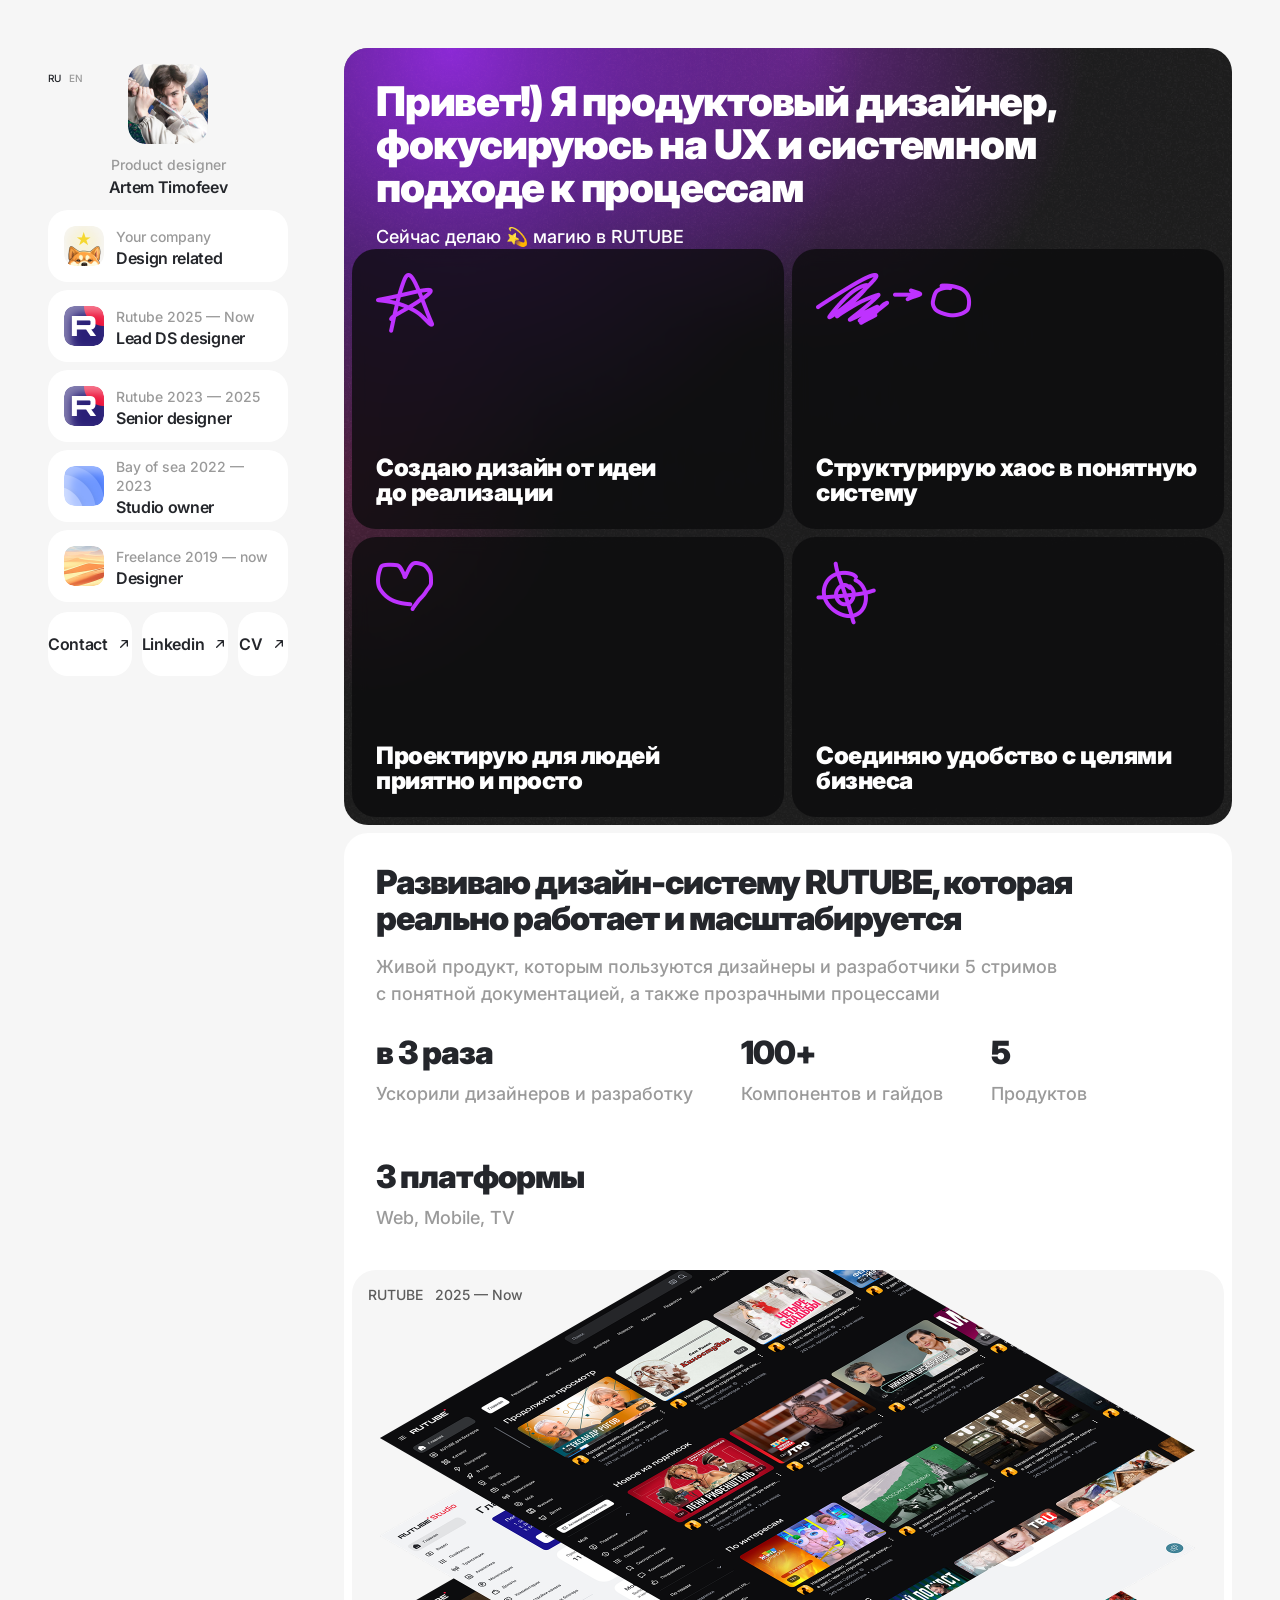
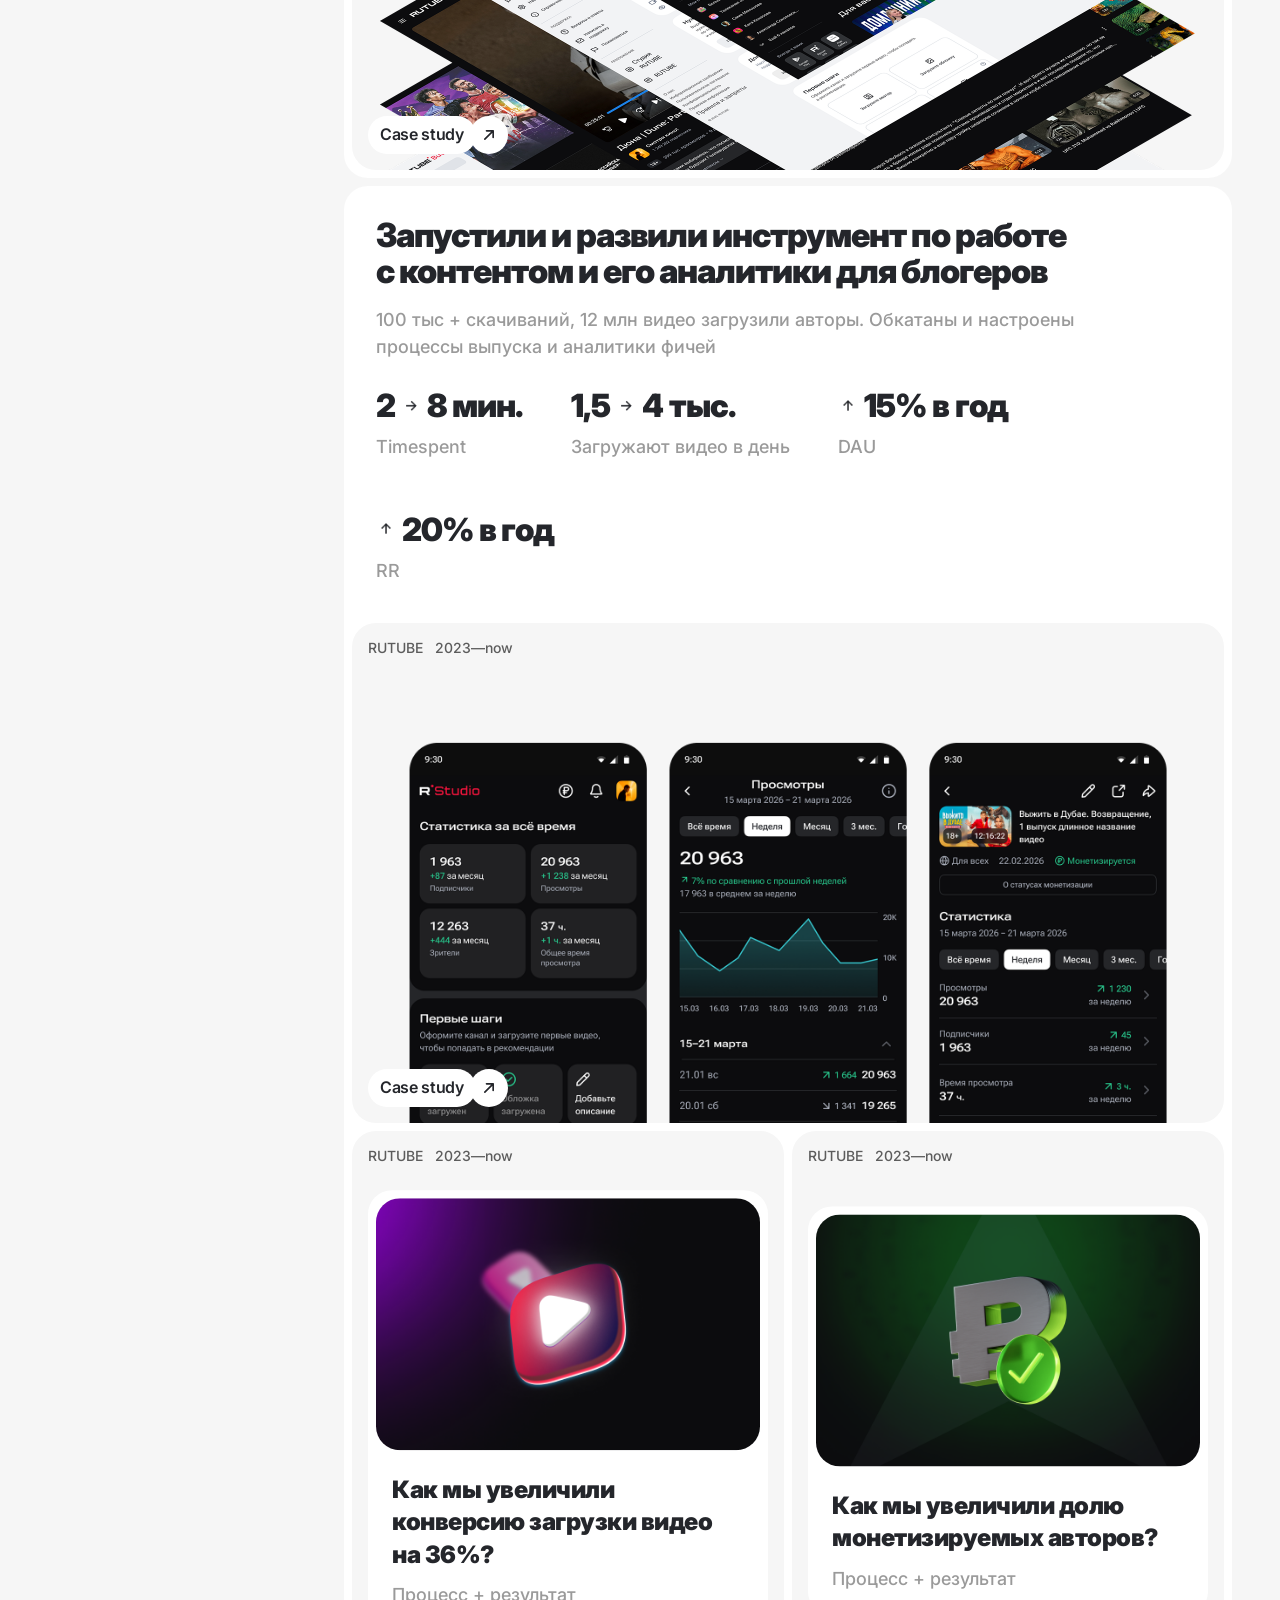
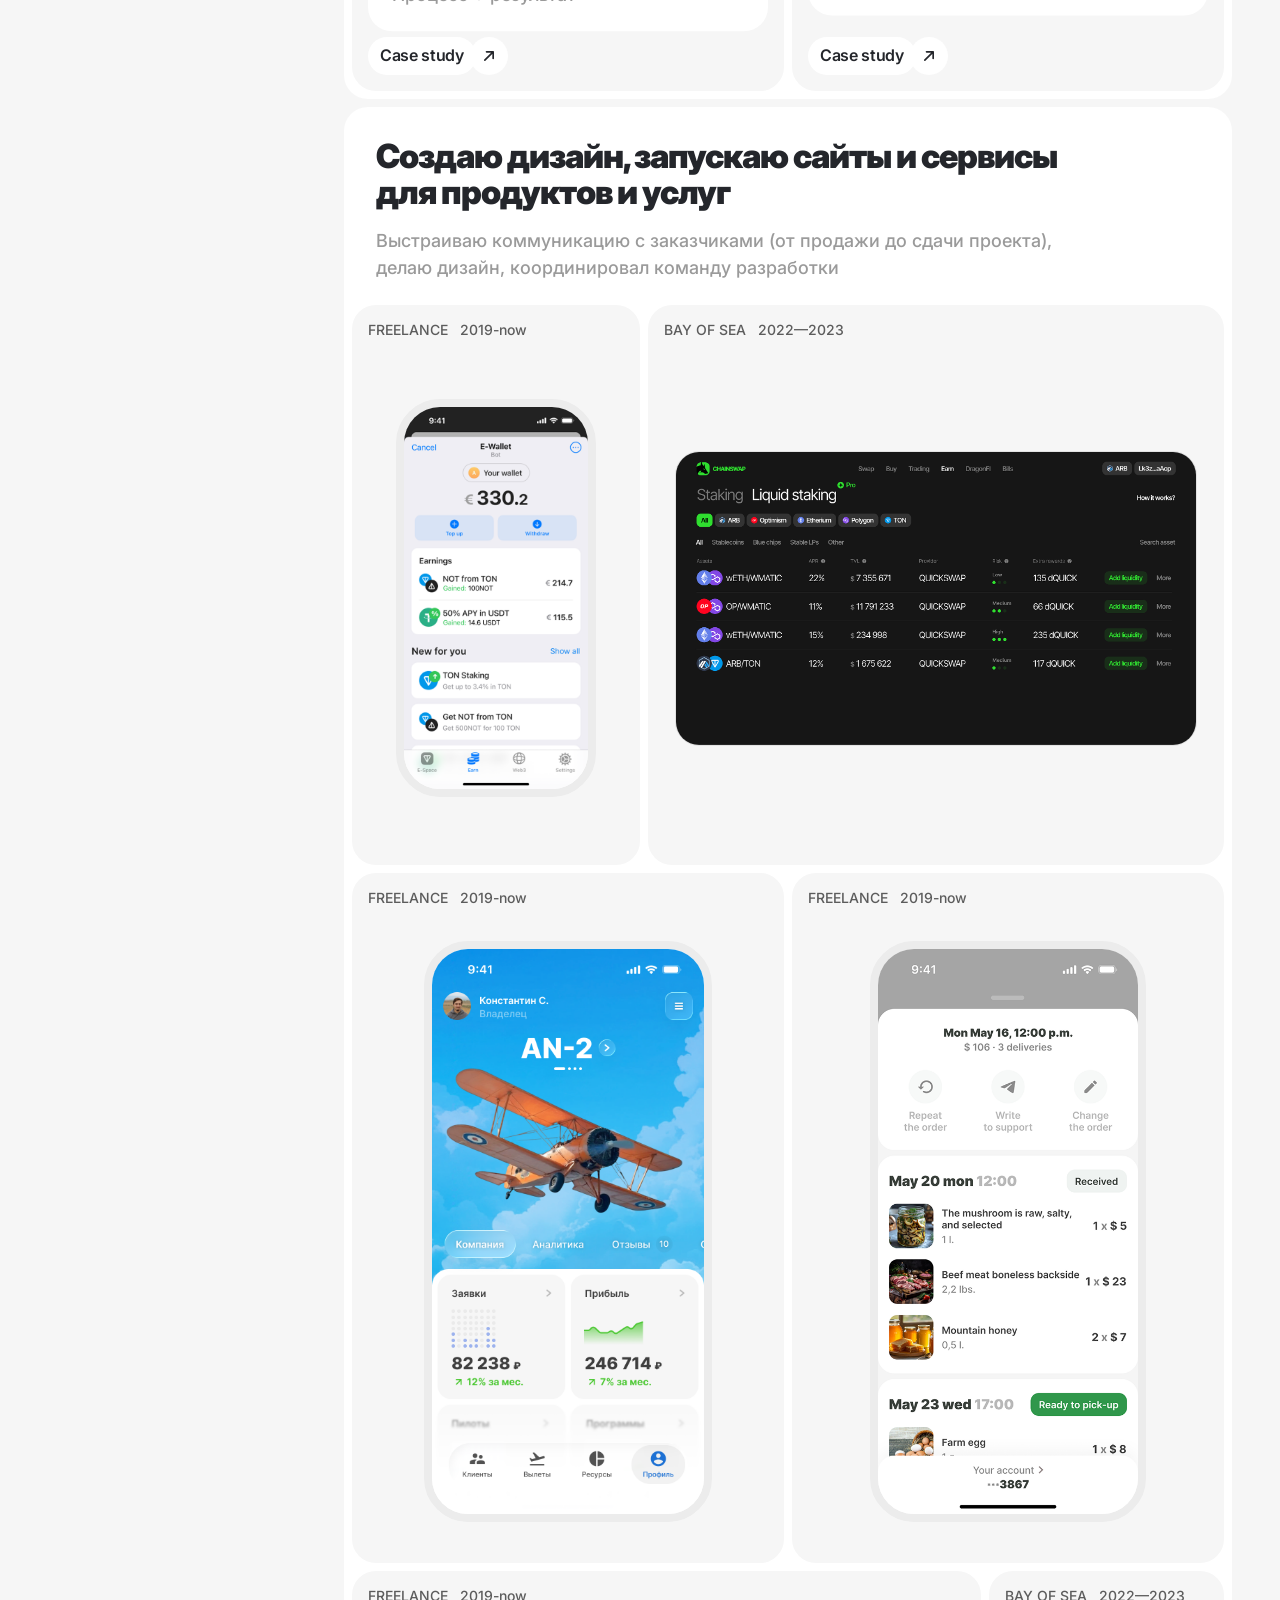
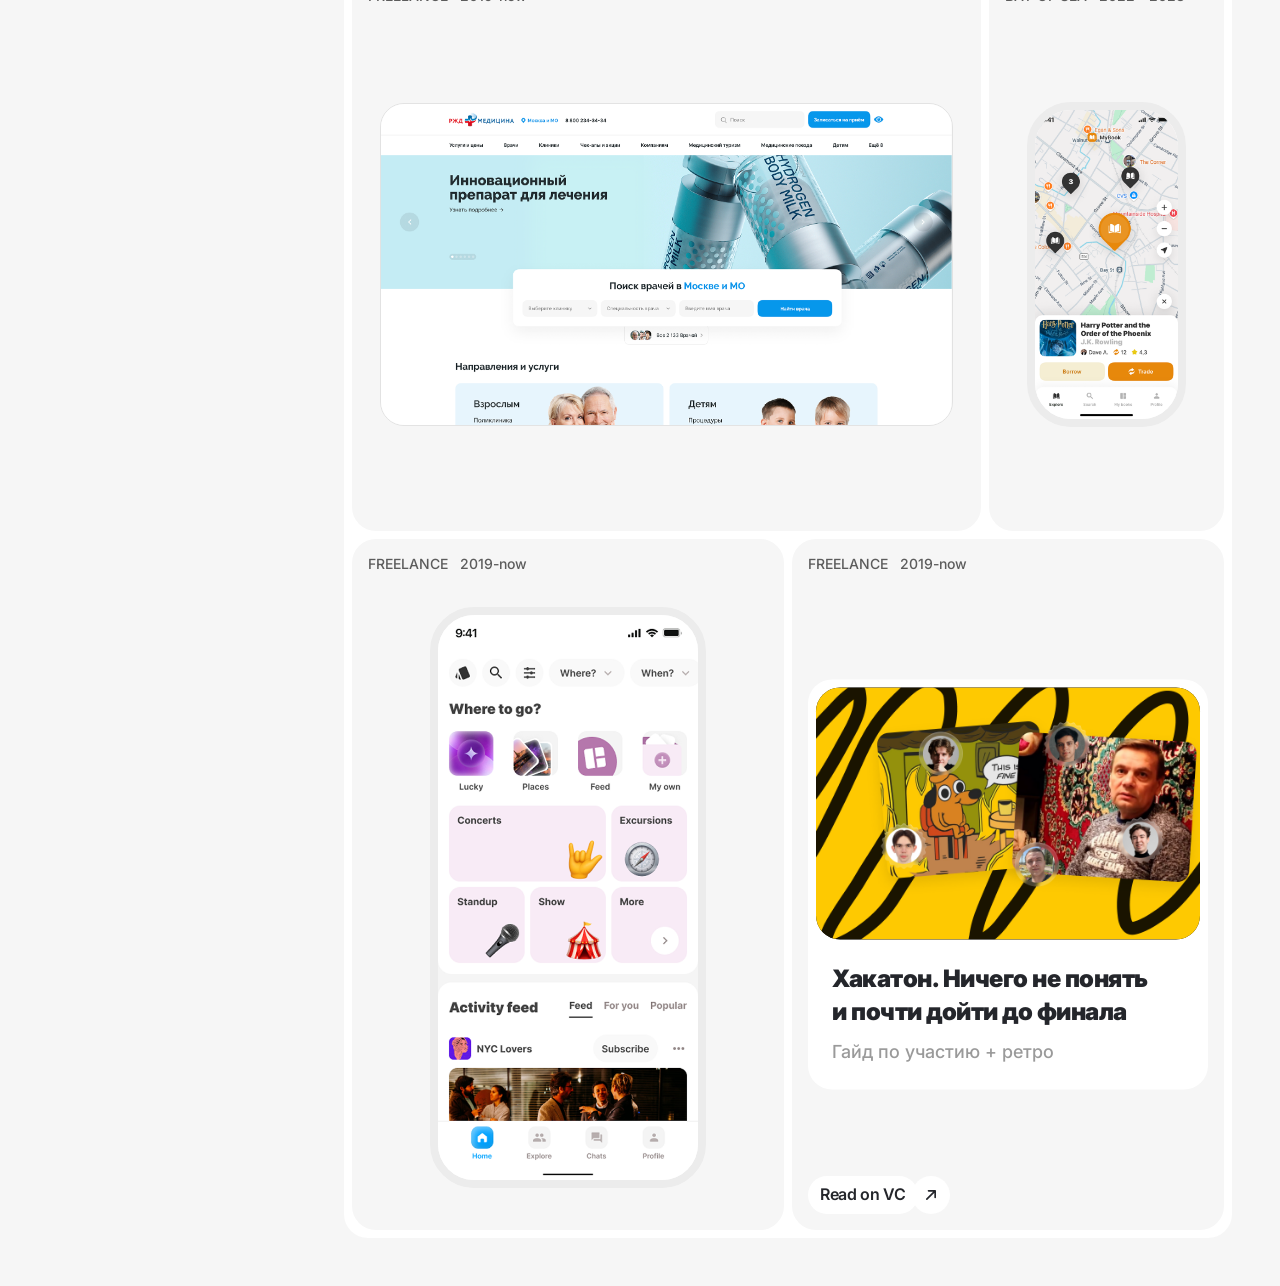
==== index.html @ fed64cfa "Fill in remaining EN screenshots, swap airplane case photo, use dedicated thumbnails for nav teasers" ====
<!doctype html>
<html lang="ru">
<head>
<meta charset="UTF-8">
<meta name="viewport" content="width=device-width, initial-scale=1.0">
<title>Artem Timofeev — Product designer</title>
<link rel="preconnect" href="https://fonts.googleapis.com">
<link rel="preconnect" href="https://fonts.gstatic.com" crossorigin>
<link href="https://fonts.googleapis.com/css2?family=Inter:wght@500;600;800;900&display=swap" rel="stylesheet">
<link rel="stylesheet" href="styles.css">
</head>
<body>

<div class="layout">

  <!-- LEFT fixed control block: profile / navigation (398px, exactly as in the mockup) -->
  <aside class="sidebar" id="sidebar">
    <div class="profile-card">
      <div class="profile-card__lang">
        <button class="active" data-lang="ru">RU</button>
        <button data-lang="en">EN</button>
      </div>
      <div class="profile-card__avatar"><img src="assets/Avatar.png" alt="Artem Timofeev"></div>
      <div class="profile-card__role">Product designer</div>
      <div class="profile-card__name">Artem Timofeev</div>
    </div>
    <button class="profile-burger" id="profileBurger" aria-label="Опыт и контакты"><span></span></button>

    <div class="sidebar-list" id="sidebarList">
      <div class="exp-row">
        <div class="exp-row__icon"><img src="assets/Work_1.png" alt=""></div>
        <div class="exp-row__meta">
          <div class="exp-row__period">Your company</div>
          <div class="exp-row__title">Design related</div>
        </div>
      </div>
      <div class="exp-row">
        <div class="exp-row__icon"><img src="assets/Work_2.png" alt="Rutube"></div>
        <div class="exp-row__meta">
          <div class="exp-row__period">Rutube 2025 — Now</div>
          <div class="exp-row__title">Lead DS designer</div>
        </div>
      </div>
      <div class="exp-row">
        <div class="exp-row__icon"><img src="assets/Work_2.png" alt="Rutube"></div>
        <div class="exp-row__meta">
          <div class="exp-row__period">Rutube 2023 — 2025</div>
          <div class="exp-row__title">Senior designer</div>
        </div>
      </div>
      <div class="exp-row">
        <div class="exp-row__icon"><img src="assets/Work_3.png" alt="Bay of sea"></div>
        <div class="exp-row__meta">
          <div class="exp-row__period">Bay of sea 2022 — 2023</div>
          <div class="exp-row__title">Studio owner</div>
        </div>
      </div>
      <div class="exp-row">
        <div class="exp-row__icon"><img src="assets/Work_4.png" alt="Freelance"></div>
        <div class="exp-row__meta">
          <div class="exp-row__period">Freelance 2019 — now</div>
          <div class="exp-row__title">Designer</div>
        </div>
      </div>

      <div class="sidebar-links">
        <a href="https://t.me/artemmtimofeev" target="_blank" rel="noopener">Contact <svg class="icon-arrow" viewBox="0 0 24 24" fill="none"><path d="M7 17L17 7M17 7H9M17 7V15" stroke="currentColor" stroke-width="2" stroke-linecap="round" stroke-linejoin="round"/></svg></a>
        <a href="https://www.linkedin.com/in/artemmtimofeev/?locale=ru" target="_blank" rel="noopener">Linkedin <svg class="icon-arrow" viewBox="0 0 24 24" fill="none"><path d="M7 17L17 7M17 7H9M17 7V15" stroke="currentColor" stroke-width="2" stroke-linecap="round" stroke-linejoin="round"/></svg></a>
        <a href="https://hirehi.ru/resume/7KIi3SW5td" target="_blank" rel="noopener">CV <svg class="icon-arrow" viewBox="0 0 24 24" fill="none"><path d="M7 17L17 7M17 7H9M17 7V15" stroke="currentColor" stroke-width="2" stroke-linecap="round" stroke-linejoin="round"/></svg></a>
      </div>
    </div>
  </aside>

  <div class="profile-overlay" id="profileOverlay"></div>
  <div class="profile-modal" id="profileModal">
    <button class="profile-modal__close" id="profileClose" aria-label="Закрыть">✕</button>
    <div class="profile-modal__panel">
    <div class="profile-card">
      <div class="profile-card__lang">
        <button class="active" data-lang="ru">RU</button>
        <button data-lang="en">EN</button>
      </div>
      <div class="profile-card__avatar"><img src="assets/Avatar.png" alt="Artem Timofeev"></div>
      <div class="profile-card__role">Product designer</div>
      <div class="profile-card__name">Artem Timofeev</div>
    </div>
    <div class="sidebar-list">
      <div class="exp-row">
        <div class="exp-row__icon"><img src="assets/Work_1.png" alt=""></div>
        <div class="exp-row__meta">
          <div class="exp-row__period">Your company</div>
          <div class="exp-row__title">Design related</div>
        </div>
      </div>
      <div class="exp-row">
        <div class="exp-row__icon"><img src="assets/Work_2.png" alt="Rutube"></div>
        <div class="exp-row__meta">
          <div class="exp-row__period">Rutube 2025 — Now</div>
          <div class="exp-row__title">Lead DS designer</div>
        </div>
      </div>
      <div class="exp-row">
        <div class="exp-row__icon"><img src="assets/Work_2.png" alt="Rutube"></div>
        <div class="exp-row__meta">
          <div class="exp-row__period">Rutube 2023 — 2025</div>
          <div class="exp-row__title">Senior designer</div>
        </div>
      </div>
      <div class="exp-row">
        <div class="exp-row__icon"><img src="assets/Work_3.png" alt="Bay of sea"></div>
        <div class="exp-row__meta">
          <div class="exp-row__period">Bay of sea 2022 — 2023</div>
          <div class="exp-row__title">Studio owner</div>
        </div>
      </div>
      <div class="exp-row">
        <div class="exp-row__icon"><img src="assets/Work_4.png" alt="Freelance"></div>
        <div class="exp-row__meta">
          <div class="exp-row__period">Freelance 2019 — now</div>
          <div class="exp-row__title">Designer</div>
        </div>
      </div>
      <div class="sidebar-links">
        <a href="https://t.me/artemmtimofeev" target="_blank" rel="noopener">Contact <svg class="icon-arrow" viewBox="0 0 24 24" fill="none"><path d="M7 17L17 7M17 7H9M17 7V15" stroke="currentColor" stroke-width="2" stroke-linecap="round" stroke-linejoin="round"/></svg></a>
        <a href="https://www.linkedin.com/in/artemmtimofeev/?locale=ru" target="_blank" rel="noopener">Linkedin <svg class="icon-arrow" viewBox="0 0 24 24" fill="none"><path d="M7 17L17 7M17 7H9M17 7V15" stroke="currentColor" stroke-width="2" stroke-linecap="round" stroke-linejoin="round"/></svg></a>
        <a href="https://hirehi.ru/resume/7KIi3SW5td" target="_blank" rel="noopener">CV <svg class="icon-arrow" viewBox="0 0 24 24" fill="none"><path d="M7 17L17 7M17 7H9M17 7V15" stroke="currentColor" stroke-width="2" stroke-linecap="round" stroke-linejoin="round"/></svg></a>
      </div>
    </div>
    </div>
  </div>

  <main class="content">

    <!-- HERO -->
    <section class="hero">
      <div class="hero__text">
        <h1>Привет!) Я продуктовый дизайнер, фокусируюсь на UX и системном подходе к процессам</h1>
        <p class="sub">Сейчас делаю 💫 магию в RUTUBE</p>
      </div>
      <div class="feature-grid">
        <div class="feature-card"><div class="feature-card__icon"><img src="assets/Star.png" alt=""></div><p>Создаю дизайн от идеи до реализации</p></div>
        <div class="feature-card"><div class="feature-card__icon"><img src="assets/Chaos.png" alt=""></div><p>Структурирую хаос в понятную систему</p></div>
        <div class="feature-card"><div class="feature-card__icon"><img src="assets/UX.png" alt=""></div><p>Проектирую для людей приятно и просто</p></div>
        <div class="feature-card"><div class="feature-card__icon"><img src="assets/Target.png" alt=""></div><p>Соединяю удобство с целями бизнеса</p></div>
      </div>
    </section>

    <!-- CASE: Design system -->
    <section class="card">
      <div class="card__text">
        <h2>Развиваю дизайн-систему RUTUBE, которая реально работает и масштабируется</h2>
        <p class="lede">Живой продукт, которым пользуются дизайнеры и разработчики 5 стримов с понятной документацией, а также прозрачными процессами</p>
        <div class="stat-scroll">
        <div class="stat-row">
          <div class="stat"><b>в 3 раза</b><span>Ускорили дизайнеров и разработку</span></div>
          <div class="stat"><b>100+</b><span>Компонентов и гайдов</span></div>
          <div class="stat"><b>5</b><span>Продуктов</span></div>
          <div class="stat"><b>3 платформы</b><span>Web, Mobile, TV</span></div>
        </div>
        </div>
      </div>
      <div class="showcase fill">
        <div class="eyebrow-row"><span>RUTUBE</span><span>2025 — Now</span></div>
        <img class="showcase-img" src="assets/Design_system.png" alt="RUTUBE design system">
        <div class="pill-row">
          <a class="btn-pill" href="design-system.html">
            <span class="pill">Case study</span>
            <span class="pill-icon"><svg width="20" height="20" viewBox="0 0 24 24" fill="none"><path d="M7 17L17 7M17 7H9M17 7V15" stroke="currentColor" stroke-width="2" stroke-linecap="round" stroke-linejoin="round"/></svg></span>
          </a>
        </div>
      </div>
    </section>

    <!-- CASE: Studio -->
    <section class="card">
      <div class="card__text">
        <h2>Запустили и развили инструмент по работе с контентом и его аналитики для блогеров</h2>
        <p class="lede">100 тыс + скачиваний, 12 млн видео загрузили авторы. Обкатаны и настроены процессы выпуска и аналитики фичей</p>
        <div class="stat-scroll">
        <div class="stat-row">
          <div class="stat"><b>2 <img class="mini-arrow-img" src="assets/Arrow_Right.png" alt=""> 8 мин.</b><span>Timespent</span></div>
          <div class="stat"><b>1,5 <img class="mini-arrow-img" src="assets/Arrow_Right.png" alt=""> 4 тыс.</b><span>Загружают видео в день</span></div>
          <div class="stat"><b><img class="mini-arrow-img" src="assets/Arrow_Up.png" alt=""> 15% в год</b><span>DAU</span></div>
          <div class="stat"><b><img class="mini-arrow-img" src="assets/Arrow_Up.png" alt=""> 20% в год</b><span>RR</span></div>
        </div>
        </div>
      </div>
      <div class="showcase fill">
        <div class="eyebrow-row"><span>RUTUBE</span><span>2023—now</span></div>
        <img class="showcase-img bottom" src="assets/Mobile_studio.png" data-en-src="assets/eng/Mobile studio_eng.png" alt="RUTUBE Studio app">
        <div class="pill-row">
          <a class="btn-pill" href="studio.html">
            <span class="pill">Case study</span>
            <span class="pill-icon"><svg width="20" height="20" viewBox="0 0 24 24" fill="none"><path d="M7 17L17 7M17 7H9M17 7V15" stroke="currentColor" stroke-width="2" stroke-linecap="round" stroke-linejoin="round"/></svg></span>
          </a>
        </div>
      </div>

      <div class="teaser-row hide-mobile">
        <div class="teaser-card">
          <div class="teaser-card__meta"><span>RUTUBE</span><span>2023—now</span></div>
          <div class="teaser-card__inner">
            <div class="teaser-card__media"><img src="assets/Video_Thumbnail.png" alt=""></div>
            <div>
              <h4>Как мы увеличили конверсию загрузки видео на 36%?</h4>
              <p class="desc" style="margin-top:12px">Процесс + результат</p>
            </div>
          </div>
          <div class="teaser-card__cta">
            <a class="btn-pill" href="video.html">
              <span class="pill">Case study</span>
              <span class="pill-icon"><svg width="20" height="20" viewBox="0 0 24 24" fill="none"><path d="M7 17L17 7M17 7H9M17 7V15" stroke="currentColor" stroke-width="2" stroke-linecap="round" stroke-linejoin="round"/></svg></span>
            </a>
          </div>
        </div>
        <div class="teaser-card">
          <div class="teaser-card__meta"><span>RUTUBE</span><span>2023—now</span></div>
          <div class="teaser-card__inner">
            <div class="teaser-card__media"><img src="assets/Monetisation_Thumbnail.png" alt=""></div>
            <div>
              <h4>Как мы увеличили долю монетизируемых авторов?</h4>
              <p class="desc" style="margin-top:12px">Процесс + результат</p>
            </div>
          </div>
          <div class="teaser-card__cta">
            <a class="btn-pill" href="monetization.html">
              <span class="pill">Case study</span>
              <span class="pill-icon"><svg width="20" height="20" viewBox="0 0 24 24" fill="none"><path d="M7 17L17 7M17 7H9M17 7V15" stroke="currentColor" stroke-width="2" stroke-linecap="round" stroke-linejoin="round"/></svg></span>
            </a>
          </div>
        </div>
      </div>
    </section>

    <!-- FREELANCE -->
    <section class="card">
      <div class="card__text" style="padding-bottom:24px">
        <h2>Создаю дизайн, запускаю сайты и сервисы для продуктов и услуг</h2>
        <p class="lede" style="margin-bottom:0">Выстраиваю коммуникацию с заказчиками (от продажи до сдачи проекта), делаю дизайн, координировал команду разработки</p>
      </div>

      <div class="project-grid">
        <!-- Row 1: E-Wallet (narrow) | Chainswap (wide) -->
        <div class="project-row">
          <div class="project-card" style="flex:0 0 33%">
            <div class="project-card__meta"><span>FREELANCE</span><span>2019-now</span></div>
            <div class="project-card__thumb phone"><img src="assets/Case_wallet.png" alt="E-Wallet"></div>
          </div>
          <div class="project-card">
            <div class="project-card__meta"><span>BAY OF SEA</span><span>2022—2023</span></div>
            <div class="project-card__thumb wide"><img src="assets/Case_Chainswap.png" alt="Chainswap"></div>
          </div>
        </div>
        <!-- Row 2: Airplane | Food (equal) -->
        <div class="project-row">
          <div class="project-card">
            <div class="project-card__meta"><span>FREELANCE</span><span>2019-now</span></div>
            <div class="project-card__thumb phone"><img src="assets/Case_airplane.png" data-en-src="assets/eng/Case_airplane_eng.png" alt="Airplane app"></div>
          </div>
          <div class="project-card">
            <div class="project-card__meta"><span>FREELANCE</span><span>2019-now</span></div>
            <div class="project-card__thumb phone"><img src="assets/Case_Food.png" alt="Food delivery app"></div>
          </div>
        </div>
        <!-- Row 3: РЖД site (wide) | MyBook (narrow) -->
        <div class="project-row">
          <div class="project-card">
            <div class="project-card__meta"><span>FREELANCE</span><span>2019-now</span></div>
            <div class="project-card__thumb wide"><img src="assets/Case_site.png" data-en-src="assets/eng/Case_site_eng.png" alt="РЖД Медицина сайт"></div>
          </div>
          <div class="project-card" style="flex:0 0 27%">
            <div class="project-card__meta"><span>BAY OF SEA</span><span>2022—2023</span></div>
            <div class="project-card__thumb phone"><img src="assets/Case-Book.png" alt="MyBook"></div>
          </div>
        </div>
        <!-- Row 4: Where-to-go app | Hackathon (equal) -->
        <div class="project-row">
          <div class="project-card">
            <div class="project-card__meta"><span>FREELANCE</span><span>2019-now</span></div>
            <div class="project-card__thumb phone"><img src="assets/Case_App.png" alt="Where to go app"></div>
          </div>
          <div class="teaser-card" style="flex:1">
            <div class="teaser-card__meta"><span>FREELANCE</span><span>2019-now</span></div>
            <div class="teaser-card__inner">
              <div class="teaser-card__media"><img src="assets/Thumbnail_Hackaton.png" alt=""></div>
              <div>
                <h4>Хакатон. Ничего не понять и почти дойти до финала</h4>
                <p class="desc" style="margin-top:12px">Гайд по участию + ретро</p>
              </div>
            </div>
            <div class="teaser-card__cta">
              <a class="btn-pill" href="https://vc.ru/design/680563-hakaton-nichego-ne-ponyat-i-pochti-doiti-do-finala" target="_blank" rel="noopener">
                <span class="pill">Read on VC</span>
                <span class="pill-icon"><svg width="20" height="20" viewBox="0 0 24 24" fill="none"><path d="M7 17L17 7M17 7H9M17 7V15" stroke="currentColor" stroke-width="2" stroke-linecap="round" stroke-linejoin="round"/></svg></span>
              </a>
            </div>
          </div>
        </div>
      </div>
    </section>

  </main>
</div>

<script src="script.js"></script>
</body>
</html>
---- styles.css ----
/* ==========================================================================
   Folio — Design tokens
   ========================================================================== */
:root{
  --bg: #f6f6f6;
  --surface: #ffffff;
  --surface-2: #eeeeee;
  --ink: #24262b;
  --muted: #9a9a9a;
  --dark: #17181a;
  --dark-2: #1d1d1e;
  --accent-pink: #eb2e9f;
  --accent-blue: #4f7dff;
  --accent-yellow: #fec901;
  --accent-green: #22c57a;

  --radius-xl: 32px;
  --radius-lg: 24px;
  --radius-md: 20px;
  --radius-sm: 12px;
  --radius-pill: 999px;

  --gap: 8px;
  --pad: 32px;

  --sidebar-w: 398px;
  --fab-size: 64px;
  --side-margin: 48px;
  --sidebar-gap: 8px;

  --content-max: 1418px;

  --ff-display: 'Inter', system-ui, sans-serif;
  --ff-body: 'Inter', system-ui, sans-serif;
}

*{ box-sizing: border-box; }
html{ scroll-behavior: smooth; }
html, body{ max-width:100%; overflow-x:hidden; }
body{
  margin:0;
  background: var(--bg);
  color: var(--ink);
  font-family: var(--ff-body);
  font-weight: 500;
  line-height: 1.35;
  -webkit-font-smoothing: antialiased;
}
/* Modifier: page-wide dark theme (design-system.html) */
body.ds-page{
  background:#0c0c0e;
  color:#fff;
}
body.ds-page .card:not(.plain){ background: var(--dark); }
body.ds-page .teaser-card{ background: var(--dark-2); }
body.ds-page .teaser-card__inner{ background: var(--dark); }
body.ds-page .teaser-card .pill, body.ds-page .teaser-card .pill-icon{ background:var(--dark-2); color:#fff; }
body.ds-page .teaser-card:hover .pill, body.ds-page .teaser-card:hover .pill-icon{ background:#fff; color:var(--ink); }
body.ds-page .case-modal__close{ background:var(--dark-2); color:#fff; }

/* Fixed top bar + burger menu + case-modal — dark theme on design-system.html */
body.ds-page .subnav .nav-btn{ background: var(--dark); color:#fff; }
body.ds-page .subnav .toc a:hover, body.ds-page .subnav .toc a.is-active{ color:#fff; }
body.ds-page .case-header{ background: rgba(12,12,14,.82); color:#fff; }
body.ds-page .case-header__subtitle{ color:#9a9a9a; }
body.ds-page .menu-fab{ background: var(--dark); }
body.ds-page .menu-fab span, body.ds-page .menu-fab span::before, body.ds-page .menu-fab span::after{ background:#fff; }
body.ds-page .case-modal__panel{ background: var(--dark); color:#fff; }
body.ds-page .case-modal__subtitle{ color:#9a9a9a; }
body.ds-page .case-modal__lang button{ color:#9a9a9a; }
body.ds-page .case-modal__lang button.active{ color:#fff; }
body.ds-page .case-modal__toc a{ background: var(--dark-2); color:#9a9a9a; }
body.ds-page .case-modal__toc a:hover, body.ds-page .case-modal__toc a.is-active{ color:#fff; }
body.ds-page .case-modal__profile .profile-card__role{ color:#9a9a9a; }
body.ds-page .case-modal__profile .exp-row{ background: var(--dark-2); color:#fff; }
body.ds-page .case-modal__profile .exp-row__period{ color:#9a9a9a; }
body.ds-page .case-modal__profile .sidebar-links a{ background: var(--dark-2); color:#fff; }
body.ds-page .case-modal__profile .sidebar-links a:hover{ background:#fff; color:var(--ink); }
}
img{ max-width:100%; display:block; }
a{ color:inherit; text-decoration:none; }
button{ font-family:inherit; }

::selection{ background: var(--accent-pink); color:#fff; }

@media (prefers-reduced-motion: reduce){
  html{ scroll-behavior:auto; }
  *{ animation-duration:.001ms !important; transition-duration:.001ms !important; }
}

/* ==========================================================================
   Layout — sidebar (left, fixed) + main content + menu fab (right, fixed)
   ========================================================================== */
.layout{
  position: relative;
  min-height: 100vh;
  padding: var(--side-margin);
  display: block;
}

.sidebar{
  position: fixed;
  top: var(--side-margin);
  left: var(--side-margin);
  width: var(--sidebar-w);
  max-height: calc(100vh - (var(--side-margin) * 2));
  overflow-y: auto;
  z-index: 40;
  scrollbar-width: thin;
}
.sidebar::-webkit-scrollbar{ width:4px; }
.sidebar::-webkit-scrollbar-thumb{ background: #ddd; border-radius: 4px; }

.profile-burger{
  display:none;
}

.profile-overlay{
  position:fixed; inset:0; background:rgba(0,0,0,.4);
  z-index:75; opacity:0; pointer-events:none; transition:opacity .3s ease;
}
.profile-overlay.is-open{ opacity:1; pointer-events:auto; }

.profile-modal{
  position:fixed; left:50%; top:50%;
  transform: translate(-50%,-48%) scale(.97);
  width:min(440px, calc(100vw - 24px));
  z-index:80;
  display:flex; flex-direction:column; align-items:flex-end; gap:8px;
  opacity:0; pointer-events:none;
  transition: opacity .3s ease, transform .3s ease;
}
.profile-modal.is-open{
  opacity:1; pointer-events:auto;
  transform: translate(-50%,-50%) scale(1);
}
.profile-modal__close{
  width:48px; height:48px; border-radius:50%; flex-shrink:0;
  background:#fff; border:none; cursor:pointer;
  font-size:18px; color:var(--ink);
  box-shadow: 0 4px 16px rgba(0,0,0,.12);
  display:flex; align-items:center; justify-content:center;
}
.profile-modal__panel{
  width:100%;
  max-height: calc(100vh - 110px); overflow-y:auto;
  background:var(--bg); padding:16px; border-radius:24px;
  box-shadow: 0 24px 80px rgba(0,0,0,.25);
  display:flex; flex-direction:column; gap:8px;
}
.profile-modal .sidebar-list,
.profile-modal .sidebar-links{ display:flex !important; }
.profile-modal .profile-card{
  display:grid !important;
  grid-template-columns: 56px 1fr auto;
  column-gap:14px;
  row-gap:0;
  align-items:center;
  justify-content:start;
  text-align:left !important;
  padding:4px 0;
}
.profile-modal .profile-card__avatar{ width:56px; height:56px; border-radius:14px; grid-row:1 / span 2; margin-bottom:0; }
.profile-modal .profile-card__name{ grid-column:2; grid-row:1; align-self:end; font-size:16px; }
.profile-modal .profile-card__role{ grid-column:2; grid-row:2; align-self:start; font-size:13px; }
.profile-modal .profile-card__lang{
  display:flex !important; position:static; margin:0;
  grid-column:3; grid-row:1 / span 2; align-self:center;
}

/* 7. Smooth language switch */
body{ transition: opacity .2s ease; }
body.lang-switching{ opacity:0; }

.profile-card{
  display:flex;
  flex-direction:column;
  align-items:center;
  gap:2px;
  padding: 16px 0 12px;
  text-align:center;
}
.profile-card__avatar{ margin-bottom:10px; }
.profile-card__avatar{
  width:80px; height:80px;
  border-radius: 18px;
  background: transparent;
  position:relative;
  overflow:hidden;
  flex-shrink:0;
}
.profile-card__avatar img{ width:100%; height:100%; object-fit:cover; }
.profile-card__lang{
  position:absolute; top:24px; left:0;
  display:flex; gap:8px; font-size:10px; font-weight:500;
}
.profile-card__lang button{
  border:none; background:none; padding:0; cursor:pointer;
  color: var(--muted); font: inherit; font-size: 10px;
}
.profile-card__lang button.active{ color: var(--ink); }
.profile-card__role{ color:var(--muted); font-size:14px; }
.profile-card__name{ font-weight:600; font-size:16px; letter-spacing:-.02em; }

.sidebar-list{
  display:flex; flex-direction:column; gap:8px;
}
.exp-row{
  background: var(--surface);
  border-radius: var(--radius-md);
  padding:16px;
  height:72px;
  display:flex; gap:12px; align-items:center;
}
.exp-row__icon{
  width:40px; height:40px; border-radius:10px;
  background: transparent;
  flex-shrink:0;
  display:flex; align-items:center; justify-content:center;
  font-size:16px;
  overflow:hidden;
}
.exp-row__icon img{ width:40px; height:40px; object-fit:cover; border-radius:10px; }
.exp-row__meta{ min-width:0; }
.exp-row__period{ color:var(--muted); font-size:14px; line-height:19px; }
.exp-row__title{ font-weight:600; font-size:16px; line-height:16px; letter-spacing:-.02em; margin-top:4px; }

.sidebar-links{
  display:flex; gap:10px; margin-top:2px;
}
.sidebar-links.single a{ flex:none; width:100%; }
.sidebar-links a{
  flex:1;
  background: var(--surface);
  border-radius: var(--radius-md);
  height:64px;
  display:flex; align-items:center; justify-content:center; gap:8px;
  font-weight:600; font-size:16px; letter-spacing:-.02em;
  transition: background .15s ease;
}
.sidebar-links a{ transition: background .25s ease, color .25s ease; }
.sidebar-links a:hover{ background: var(--dark); color:#fff; box-shadow:none; }

.icon-arrow{
  width:16px; height:16px; flex-shrink:0;
}

/* ==========================================================================
   Right fixed control — menu FAB
   ========================================================================== */
.menu-fab{
  position: fixed;
  top: var(--side-margin);
  right: var(--side-margin);
  width: var(--fab-size); height: var(--fab-size);
  border-radius: var(--radius-md);
  background: var(--surface);
  border:none; cursor:pointer;
  z-index: 60;
  display:flex; align-items:center; justify-content:center;
  box-shadow: 0 2px 12px rgba(0,0,0,.06);
  transition: transform .15s ease;
}
.menu-fab:hover{ transform: translateY(-2px); }
.menu-fab span{ display:block; width:16px; height:2px; background: var(--ink); border-radius:2px; position:relative; }
.menu-fab span::before, .menu-fab span::after{
  content:""; position:absolute; left:0; width:16px; height:2px; background:var(--ink); border-radius:2px;
}
.menu-fab span::before{ top:-5px; }
.menu-fab span::after{ top:5px; }

.nav-drawer{
  position: fixed;
  top:0; right:0; bottom:0;
  width: min(360px, 100vw);
  background: var(--dark-2);
  color:#fff;
  z-index: 70;
  padding: 24px;
  transform: translateX(100%);
  transition: transform .3s ease;
  display:flex; flex-direction:column;
}
.nav-drawer.is-open{ transform: translateX(0); }
.nav-drawer__close{
  align-self:flex-end;
  width:40px; height:40px; border-radius:12px;
  background: rgba(255,255,255,.08);
  border:none; color:#fff; font-size:18px; cursor:pointer;
  margin-bottom:32px;
}
.nav-drawer__eyebrow{ color:#9a9a9a; font-size:14px; margin-bottom:16px; }
.nav-drawer nav{ display:flex; flex-direction:column; gap:4px; }
.nav-drawer nav a{
  padding:14px 16px; border-radius:16px;
  font-weight:800; font-size:22px; letter-spacing:-.02em;
  transition: background .15s ease;
}
.nav-drawer nav a:hover, .nav-drawer nav a.is-active{ background: rgba(255,255,255,.08); }
.nav-drawer nav a.is-active{ color: var(--accent-yellow); }
.nav-drawer__footer{ margin-top:auto; color:#666; font-size:13px; }

.scrim{
  position:fixed; inset:0; background:rgba(0,0,0,.35);
  z-index:65; opacity:0; pointer-events:none; transition:opacity .3s ease;
}
.scrim.is-open{ opacity:1; pointer-events:auto; }

/* ==========================================================================
   Main content column
   ========================================================================== */
.content{
  max-width: var(--content-max);
  margin: 0 auto;
  margin-left: calc(var(--sidebar-w) + var(--side-margin) + var(--sidebar-gap));
  display:flex; flex-direction:column; gap:8px;
}
.content.subpage{
  margin-left: calc(var(--side-margin) + 160px + 40px);
}
@media (max-width:1024px){
  .content.subpage{ margin-left:0; }
}

/* ==========================================================================
   Hero (dark)
   ========================================================================== */
.hero{
  position:relative;
  overflow:hidden;
  background: #1d1d1d;
  border-radius: var(--radius-lg);
  padding: 8px;
  color:#fff;
  min-height: 639px;
  display:flex; flex-direction:column;
}
.hero::before{
  content:"";
  position:absolute; inset:0;
  background:
    radial-gradient(75% 90% at 12% 0%, rgba(150,45,230,.9), transparent 62%),
    radial-gradient(45% 55% at 52% 0%, rgba(190,50,255,.4), transparent 70%),
    radial-gradient(35% 40% at 0% 55%, rgba(235,46,159,.25), transparent 70%);
  pointer-events:none;
}
.hero::after{
  content:"";
  position:absolute; inset:0;
  background: url("assets/Bg_main_noise.png") top left / cover no-repeat;
  mix-blend-mode: soft-light;
  opacity:.18;
  pointer-events:none;
}
/* Modifier: green noise variant (used on monetization.html hero instead of the default violet glow) */
.hero.green::before{
  background: url("assets/Green_noise.png") left center / cover no-repeat;
}
.hero.green{ min-height:535px; justify-content:center; }
.hero.case-hero.green .hero__text{ padding-top:96px; gap:24px; }
.hero.green .case-hero__logo{ top:-4px; width:140px; height:140px; }
@media (max-width:1024px){
  .hero.green{ min-height:508px; }
  .hero.case-hero.green .hero__text{ padding-top:66px; }
  .hero.green .case-hero__logo{ top:6px; width:140px; height:140px; }
}
@media (max-width:720px){
  .hero.green{ min-height:481px; }
  .hero.case-hero.green .hero__text{ padding-top:40px; }
  .hero.green .case-hero__logo{ top:-32px; width:140px; height:140px; }
}
/* Modifier: push hero__text lower (used on video.html, without the green color swap) */
.hero.case-hero.video{ min-height:535px; justify-content:center; }
.hero.case-hero.video .hero__text{ padding-top:160px; }
.hero.video .case-hero__logo{ top:88px; width:140px; height:140px; }
@media (max-width:1024px){
  .hero.case-hero.video{ min-height:508px; }
  .hero.case-hero.video .hero__text{ padding-top:130px; }
  .hero.video .case-hero__logo{ top:56px; width:140px; height:140px; }
}
@media (max-width:720px){
  .hero.case-hero.video{ min-height:481px; }
  .hero.case-hero.video .hero__text{ padding-top:104px; }
  .hero.video .case-hero__logo{ top:16px; width:140px; height:140px; }
}
.hero__text{ position:relative; z-index:1; padding: 24px 24px 0; display:flex; flex-direction:column; gap:16px; }
.hero h1{
  font-weight:900; font-size: clamp(28px, 3.2vw, 48px);
  letter-spacing:-.03em; line-height:1.05; margin:0; max-width: 840px;
}
.hero .sub{ font-size:18px; margin:0; }
.hero .feature-grid{
  position:relative; z-index:1;
  margin-top:auto;
  display:grid;
  grid-template-columns: repeat(4, 1fr);
  gap:8px;
}
.feature-card{
  background: rgba(12,12,14,.78);
  backdrop-filter: blur(8px);
  border-radius: var(--radius-lg);
  padding:24px;
  min-height: 382px;
  display:flex; flex-direction:column; justify-content:space-between;
  position:relative; z-index:1;
}
.feature-card__icon{ font-size:32px; }
.feature-card__icon img{ width:auto; height:64px; max-width:100%; object-fit:contain; object-position:left top; }
.feature-card p{
  font-weight:900; font-size:24px; letter-spacing:-.02em; line-height:1.05; margin:0;
}

/* ==========================================================================
   Cards / case studies
   ========================================================================== */
.showcase-img{ position:static; width:100%; height:auto; object-fit:cover; border-radius: var(--radius-md); display:block; }
.showcase-img.contain{ width:min(980px, 88%); margin: 0 auto; height:auto; object-fit:contain; border-radius:0; }
.showcase.fill{ height:500px; padding:0; display:block; }
.showcase.fill .showcase-img{ position:absolute; inset:0; width:100%; height:100%; object-fit:cover; border-radius: var(--radius-lg); }
.showcase.fill .showcase-img.bottom{
  top:auto; bottom:0; left:50%; transform:translateX(-50%);
  height:436px; width:auto; max-width:none; object-fit:contain;
  border-radius:0;
}
@media (max-width:1024px){ .showcase.fill{ height:360px; } .showcase.fill .showcase-img.bottom{ height:320px; } }
@media (max-width:720px){ .showcase.fill{ height:240px; } .showcase.fill .showcase-img.bottom{ height:220px; } }
.project-card__thumb, .teaser-card__media{ overflow:hidden; }
.icon-chip__icon img{ width:24px; height:24px; object-fit:contain; }

.card{
  background: var(--surface);
  border-radius: var(--radius-lg);
  padding: 8px;
}
.card__text{
  padding: 24px 24px 0;
  display:flex; flex-direction:column;
}
.card h2{
  font-weight:900; font-size: clamp(24px, 2.6vw, 48px);
  letter-spacing:-.03em; line-height:1.08; margin:0 0 16px;
}
.card .lede{
  color:var(--muted); font-size:18px; line-height:1.5; max-width:700px; margin:0 0 24px;
}
.lede-list{ color:var(--muted); font-size:18px; line-height:1.5; padding-left:22px; max-width:700px; }
@media (max-width:720px){ .lede-list{ font-size:16px; } }

.stat-row{
  display:flex; flex-wrap:wrap; gap:48px;
}
.stat{ display:flex; flex-direction:column; gap:8px; }
/* Modifier: each metric on its own tile (used in case-page "Результаты" blocks) */
.stat-row.tiles{ gap:8px; flex-wrap:nowrap; width:100%; }
.stat-row.tiles .stat{
  background: var(--surface);
  border-radius: var(--radius-md);
  padding: 20px 24px;
  flex:1 1 0;
}
.shot-card.metrics{ background: var(--bg); padding:0; }
.stat b{ font-weight:900; font-size:32px; letter-spacing:-.03em; display:flex; align-items:center; gap:6px; }
.mini-arrow{ font-size:0.5em; font-weight:600; color: var(--muted); display:inline-block; }
.mini-arrow-img{ width:20px; height:20px; object-fit:contain; display:inline-block; flex-shrink:0; }
.stat span{ color:var(--muted); font-size:18px; }

.showcase{
  background: var(--bg);
  border-radius: var(--radius-lg);
  padding: 16px;
  position:relative;
  min-height: 0;
  overflow:hidden;
  margin-top: 40px;
  display:flex; flex-direction:column; justify-content:center;
}
.showcase .pill-row{
  position:absolute; left:16px; bottom:16px; z-index:2;
  display:flex; gap:6px;
}
.showcase .eyebrow-row{
  position:absolute; left:16px; top:16px; z-index:2;
  display:flex; gap:12px; font-size:14px; color:#9a9a9a; font-weight:500;
  mix-blend-mode: difference;
}
.pill{
  background:#fff; border-radius: var(--radius-pill);
  padding:8px 12px; font-weight:600; font-size:16px; letter-spacing:-.02em;
  display:inline-flex; align-items:center; gap:6px;
  transition: background .25s ease, color .25s ease;
}
.pill-icon{
  width:38px; height:38px; border-radius:50%;
  background:#fff; display:flex; align-items:center; justify-content:center;
  transition: background .25s ease, color .25s ease;
}

/* ==========================================================================
   Hover: инверсия кнопок + тень под картинкой при наведении на блок
   ========================================================================== */
.showcase-img, .teaser-card__media, .teaser-card__inner, .project-card__thumb img{
  transition: box-shadow .3s ease, transform .3s ease;
}
.showcase:hover .pill, .showcase:hover .pill-icon,
.teaser-card:hover .pill, .teaser-card:hover .pill-icon{
  background: var(--dark);
  color:#fff;
}
.teaser-card:hover .teaser-card__inner{
  box-shadow: 0 48px 96px -32px rgba(0,0,0,.18), 0 20px 48px -20px rgba(0,0,0,.1);
}

/* ==========================================================================
   Compare panels — "было / стало" pair (design-system case page)
   ========================================================================== */
.compare-panels{ display:flex; gap:8px; }
.compare-panels.card-slider{ gap:8px; }
.compare-panels .panel{
  flex:1; position:relative; overflow:hidden;
  background: var(--dark);
  border-radius: var(--radius-lg);
  padding:32px;
  height:750px;
  display:flex; flex-direction:column;
  color:#fff;
}
.compare-panels .panel.violet{ background: var(--dark) url("assets/Bg.png") center / cover no-repeat; }
.compare-panels .panel.tv{ background: var(--dark) url("assets/Bg_Tv.png") center / cover no-repeat; }
.compare-panels .panel h3{ font-weight:900; font-size:36px; margin:0 0 8px; letter-spacing:-.02em; position:relative; z-index:2; }
.compare-panels .panel p{ margin:0; font-size:15px; color:#d8d8db; line-height:1.5; max-width:380px; position:relative; z-index:2; }
.compare-panels .panel img{
  position:absolute; left:0; right:0; bottom:0;
  width:100%; height:auto; max-height:78%;
  object-fit:contain; object-position:bottom center;
  pointer-events:none; z-index:1; margin:0;
  transform: scale(1.3);
  transform-origin: 50% 100%;
}
@media (max-width:1024px){
  .compare-panels.card-slider .panel{ flex:0 0 88%; height:550px; padding:24px; }
  .compare-panels:not(.card-slider) .panel{ height:550px; padding:24px; }
}
@media (max-width:720px){
  .compare-panels.card-slider .panel{ flex:0 0 88%; height:420px; padding:20px; }
  .compare-panels:not(.card-slider) .panel{ height:420px; padding:20px; }
  .compare-panels .panel h3{ font-size:26px; }
  /* "Интерфейс на дизайн системе" preview: block shrunk ×1.2, photo enlarged ×1.2 */
  .compare-panels.result-preview .panel{ height:350px; padding:17px; }
  .compare-panels.result-preview .panel img{ transform: scale(1.56); }
}

/* Modifier: dark variant of the metric tiles (used on design-system.html "Результаты") */
.stat-row.tiles.dark .stat{ background:var(--dark); color:#fff; }
.stat-row.tiles.dark .stat span{ color:#9a9a9a; }

/* ==========================================================================
   Case link cards (project grid on home)
   ========================================================================== */
.project-grid{
  display:flex; flex-direction:column; gap:8px;
}
.project-row{ display:flex; gap:8px; }
.project-card{
  flex:1;
  background: var(--bg);
  border-radius: var(--radius-lg);
  padding:16px;
  min-height: 800px;
  display:flex; flex-direction:column;
}
.project-card__meta{ display:flex; gap:12px; color:#9a9a9a; font-size:14px; font-weight:500; position:relative; z-index:2; mix-blend-mode:difference; }
.project-card__thumb{
  flex:1; border-radius: 0;
  margin: 8px 0 0;
  background: transparent;
  border: none;
  display:flex; align-items:center; justify-content:center;
  overflow:hidden;
}
.project-card__thumb img{
  width:auto; height:auto;
  max-width: 92%; max-height: 92%;
  object-fit: contain;
  border-radius: 24px;
  display:block;
}
.project-card__thumb.phone img{
  max-width: min(300px, 78%);
  border-radius: 44px;
  border: 8px solid #ECECEC;
  background:#fff;
}
.project-card__thumb.wide img{
  max-width: 96%;
  border-radius: 24px;
  border: 1px solid rgba(0,0,0,.08);
}

/* ==========================================================================
   Sub-case cards (two teaser cards inside a case study)
   ========================================================================== */
.teaser-row{ display:flex; gap:8px; }
.teaser-row:not(:first-child){ margin-top:8px; }
.teaser-card{
  flex:1;
  background: var(--bg);
  border-radius: var(--radius-lg);
  padding:16px;
  position:relative;
  min-height: 684px;
}
.teaser-card__meta{ display:flex; gap:12px; color:#9a9a9a; font-size:14px; font-weight:500; position:relative; z-index:2; mix-blend-mode:difference; }
.teaser-card__inner{
  position:absolute; left:50%; top:50%;
  transform: translate(-50%,-50%);
  width: min(467px, calc(100% - 32px));
  background:#fff;
  border-radius: var(--radius-lg);
  padding: 8px 8px 24px;
  display:flex; flex-direction:column; gap:24px;
}
.teaser-card__inner.plain{ background:transparent; padding:0; width:min(530px, calc(100% - 32px)); }
.teaser-card__media{
  background: #0c0c0e;
  border:none;
  border-radius: var(--radius-lg);
  height:252px;
  width: 100%;
  min-width: 0;
  margin: 0;
  position:relative;
  overflow:hidden;
}
.teaser-card__media img{ width:100%; height:100%; object-fit:cover; display:block; border-radius:0; }
.teaser-card h4{ font-weight:900; font-size:24px; letter-spacing:-.02em; margin:0; padding:0 16px; }
.teaser-card .desc{ color:var(--muted); font-size:18px; margin:0; padding:0 16px; }
.teaser-card__cta{
  position:absolute; left:16px; bottom:16px;
}


.btn-pill{
  display:inline-flex; align-items:center; gap:0;
}
.btn-pill .pill{ margin-right:-6px; position:relative; z-index:1; }

/* ==========================================================================
   Footer nav — links to the other 4 pages
   ========================================================================== */
.footer-nav{
  background: var(--surface);
  border-radius: var(--radius-lg);
  padding: 24px 8px;
  display:grid; grid-template-columns: repeat(4, 1fr);
}
.footer-nav a{
  padding: 8px 24px;
  border-left: 1px solid #ececec;
  display:flex; flex-direction:column; gap:8px;
}
.footer-nav a:first-child{ border-left:none; }
.footer-nav .fn-top{ display:flex; align-items:center; gap:8px; font-weight:800; font-size:24px; letter-spacing:-.02em; }
.footer-nav .fn-top .icon-arrow{ width:20px; height:20px; }
.footer-nav .fn-sub{ color:var(--muted); font-size:16px; }

/* ==========================================================================
   SUBPAGE LEFT NAV — Назад/Главная + TOC (used on case-study pages, NOT home)
   ========================================================================== */
.subnav{
  position: fixed;
  top: var(--side-margin);
  left: var(--side-margin);
  width: 160px;
  z-index: 40;
  display:flex; flex-direction:column; gap:8px;
}
.subnav .nav-btn{
  height:64px;
  background:#fff;
  border-radius: var(--radius-md);
  display:flex; align-items:center; gap:8px;
  padding: 0 20px;
  font-weight:600; font-size:16px; letter-spacing:-.02em;
  white-space:nowrap;
}
.subnav .toc{
  margin-top:16px;
  display:flex; flex-direction:column; gap:16px;
  padding-left:4px;
}
.subnav .toc a{ color:var(--muted); font-size:16px; font-weight:500; transition:color .15s ease; }
.subnav .toc a:hover, .subnav .toc a.is-active{ color:var(--ink); }

@media (max-width:1024px){
  .subnav{ position:static; width:100%; flex-direction:row; margin-bottom:16px; }
  .subnav .nav-btn{ flex:1; justify-content:center; }
  .subnav .toc{ display:none; }
}

/* ==========================================================================
   INFO ROW — Роль / Аудитория / Что было сделано
   ========================================================================== */
.info-row{
  display:flex; flex-wrap:nowrap; justify-content:space-between; gap:48px; overflow-x:auto;
  margin-top:24px;
  background: var(--surface);
  border-radius: var(--radius-lg);
  padding: 24px 32px;
  scrollbar-width:none;
  --fade-max: 48px;
  --fade: var(--fade-max);
  -webkit-mask-image: linear-gradient(to right, #000 calc(100% - var(--fade)), transparent 100%);
  mask-image: linear-gradient(to right, #000 calc(100% - var(--fade)), transparent 100%);
}
.info-row::-webkit-scrollbar{ display:none; }
.info-row.plain{ background:transparent; padding:0 8px; }
.hero-gap{ margin-top:40px; }
@media (max-width:1024px){ .hero-gap{ margin-top:32px; } }
@media (max-width:720px){ .hero-gap{ margin-top:24px; } }
.info-row .info-col{ display:flex; flex-direction:column; gap:8px; min-width:140px; flex:0 0 auto; }
.info-row .info-col span{ color:var(--muted); font-size:16px; }
.info-row .info-col b{ font-weight:500; font-size:16px; }
.info-row .info-col .tags{ display:flex; gap:24px; flex-wrap:nowrap; font-weight:500; font-size:16px; }

/* ==========================================================================
   ICON PANEL — dark card with icon chips (Опыт зрителей / Опыт авторов)
   ========================================================================== */
.icon-panel{
  background:#0c0c0e;
  border-radius: var(--radius-lg);
  padding:24px;
  min-height: 420px;
  display:flex; flex-wrap:wrap; align-content:flex-start; gap:16px;
  position:relative;
}
.icon-panel.single-img{ align-content:center; justify-content:center; align-items:center; padding:0; overflow:hidden; }
.icon-panel__label{
  position:absolute; left:16px; bottom:16px;
  color:#fff; font-size:16px; font-weight:500;
  display:flex; align-items:center; gap:10px;
}
.icon-chip{
  background: rgba(219,226,240,.06);
  border-radius: var(--radius-xl);
  padding:20px;
  flex:1 1 140px;
  min-width:140px;
  display:flex; flex-direction:column; align-items:center; gap:12px; justify-content:center;
  text-align:center;
}
.icon-chip.violet{ background: rgba(190,50,255,.5); }
.icon-chip__icon{ width:48px; height:48px; border-radius:50%; background:rgba(219,226,240,.08); display:flex; align-items:center; justify-content:center; font-size:22px; }
.icon-chip b{ color:#fff; font-size:18px; font-weight:800; letter-spacing:-.02em; }

/* ==========================================================================
   FLOW DIAGRAM — sequential stages (dark), e.g. Автор → Условия → Заявка → Партнёр
   ========================================================================== */
.flow-diagram{
  background:#0c0c0e;
  border-radius: var(--radius-lg);
  padding:24px;
  min-height: 420px;
  position:relative;
  display:flex; align-items:center; justify-content:center; gap:16px; flex-wrap:wrap;
}
.flow-diagram__label{ position:absolute; left:16px; top:16px; color:#9a9a9a; font-size:14px; }
.flow-step{
  width:180px; height:180px;
  border-radius: var(--radius-xl);
  background: rgba(219,226,240,.05);
  display:flex; align-items:center; justify-content:center; text-align:center;
  color:#fff; font-weight:800; font-size:20px; letter-spacing:-.02em;
  padding:16px;
}
.flow-step.violet{ background: rgba(190,50,255,.64); }
.flow-arrow{ color:#555; font-size:24px; }

/* ==========================================================================
   BAR CHART — simple comparison bars (dark bg)
   ========================================================================== */
.bar-chart{
  background:#0c0c0e;
  border-radius: var(--radius-lg);
  padding:24px;
  min-height:420px;
  position:relative;
  display:flex; align-items:flex-end; justify-content:center; gap:24px;
}
.bar-chart__label{ position:absolute; left:16px; top:16px; color:#9a9a9a; font-size:14px; }
.bar-col{ display:flex; flex-direction:column; align-items:center; gap:12px; flex:1; max-width:220px; }
.bar-col__value{ color:#be32ff; font-weight:900; font-size:32px; letter-spacing:-.03em; }
.bar-col__bar{ width:100%; border-radius: var(--radius-lg); background: rgba(219,226,240,.08); }
.bar-col.violet .bar-col__value{ color:#be32ff; }
.bar-col.violet .bar-col__bar{ background: rgba(190,50,255,.64); }
.bar-col__label{ color:#fff; font-size:14px; }

/* ==========================================================================
   FUNNEL — step values with connecting baseline
   ========================================================================== */
.funnel{
  background: var(--surface);
  border-radius: var(--radius-lg);
  padding:24px 16px 32px;
  position:relative;
  overflow-x:auto;
  -webkit-overflow-scrolling:touch;
  scrollbar-width:none;
}
.funnel::-webkit-scrollbar{ display:none; }
.funnel__label{ color:var(--muted); font-size:14px; margin:0 0 16px; position:sticky; left:16px; width:max-content; }
.funnel-row{ display:flex; justify-content:space-between; }
.funnel-step{ display:flex; flex-direction:column; gap:8px; flex:0 0 180px; scroll-snap-align:start; }
.funnel-step b{ font-weight:900; font-size:40px; letter-spacing:-.03em; }
.funnel-step span{ color:var(--muted); font-size:15px; }
.funnel-step__line{ height:3px; background:rgba(0,0,0,.15); border-radius:2px; margin-top:8px; }
.funnel-step.callout{ position:relative; }
.funnel-step .callout-label{ color:#be32ff; font-weight:800; font-size:16px; margin-top:12px; }
.funnel__shape{ display:block; width:auto; height:800px; max-width:none; margin:0 auto; pointer-events:none; }
@media (max-width:1024px){ .funnel__shape{ height:500px; } }
@media (max-width:720px){ .funnel__shape{ height:416px; } }

/* ==========================================================================
   IDEA CARD ICON — check/x badge (used inside .flow-card, see below)
   ========================================================================== */
.idea-card__icon{ font-size:20px; opacity:.6; }
.idea-card__icon img{ width:64px; height:64px; display:block; }

/* ==========================================================================
   COMPARE ROW (dark screenshot comparisons)
   ========================================================================== */
/* ==========================================================================
   CASE MODAL — icon+title header, in-page TOC, profile card + links
   (used on Studio / Monetization / etc. case pages instead of the plain drawer)
   ========================================================================== */
.case-modal-overlay{
  position:fixed; inset:0; background:rgba(0,0,0,.4);
  z-index:75; opacity:0; pointer-events:none; transition:opacity .3s ease;
}
.case-modal-overlay.is-open{ opacity:1; pointer-events:auto; }

.case-modal{
  position:fixed; left:50%; top:50%;
  transform: translate(-50%,-48%) scale(.97);
  width:min(440px, calc(100vw - 24px));
  z-index:80;
  display:flex; flex-direction:column; align-items:flex-end; gap:8px;
  opacity:0; pointer-events:none;
  transition: opacity .3s ease, transform .3s ease;
}
.case-modal.is-open{
  opacity:1; pointer-events:auto;
  transform: translate(-50%,-50%) scale(1);
}
.case-modal__close{
  width:48px; height:48px; border-radius:50%; flex-shrink:0;
  background:#fff; border:none; cursor:pointer;
  font-size:18px; color:var(--ink);
  box-shadow: 0 4px 16px rgba(0,0,0,.12);
  display:flex; align-items:center; justify-content:center;
}
.case-modal__panel{
  width:100%;
  max-height: calc(100vh - 110px); overflow-y:auto;
  background:var(--bg); padding:16px; border-radius:24px;
  box-shadow: 0 24px 80px rgba(0,0,0,.25);
  display:flex; flex-direction:column; gap:16px;
}
.case-modal__header{
  display:grid; grid-template-columns: 48px 1fr auto;
  column-gap:14px; align-items:center;
}
.case-modal__icon{ width:48px; height:48px; border-radius:14px; overflow:hidden; }
.case-modal__icon img{ width:100%; height:100%; object-fit:cover; display:block; }
.case-modal__title{ font-weight:600; font-size:16px; letter-spacing:-.02em; }
.case-modal__subtitle{ color:var(--muted); font-size:14px; }
.case-modal__lang{ display:flex; gap:8px; font-size:10px; font-weight:500; }
.case-modal__lang button{ border:none; background:none; padding:0; cursor:pointer; color:var(--muted); font:inherit; font-size:10px; }
.case-modal__lang button.active{ color:var(--ink); }

.case-modal__toc{
  display:flex; flex-direction:column; gap:8px;
}
.case-modal__toc a{
  background:#fff;
  height:64px; padding:0 20px; border-radius: var(--radius-md);
  display:flex; align-items:center;
  font-weight:600; font-size:16px; letter-spacing:-.02em;
  color: var(--muted);
  transition: color .15s ease;
}
.case-modal__toc a:hover, .case-modal__toc a.is-active{ color: var(--ink); }

.case-modal__profile{
  display:flex; flex-direction:column; gap:8px;
}
.case-modal__profile .sidebar-list{ display:flex !important; }

/* ==========================================================================
   PHONE SCROLL — horizontally scrollable rows of phone screenshots
   ========================================================================== */
.phone-item{
  display:flex; flex-direction:column; align-items:center; gap:40px; flex-shrink:0;
}
.phone-item img{ height:420px; width:auto; border-radius:32px; display:block; }
.phone-item span{ color:var(--muted); font-size:14px; text-align:center; max-width:220px; }
.phone-scroll{
  display:flex; gap:16px; align-items:flex-start; justify-content:center;
  flex-wrap:nowrap; overflow-x:auto;
  -webkit-overflow-scrolling:touch; scrollbar-width:none;
}
.phone-scroll::-webkit-scrollbar{ display:none; }
.phone-scroll .phone-item{ scroll-snap-align:start; }
@media (max-width:1024px){
  .phone-item{ gap:24px; }
  .phone-item img{ height:340px; }
  .phone-scroll{ justify-content:flex-start; }
}
@media (max-width:720px){
  .phone-item{ gap:16px; }
  .phone-item img{ height:280px; }
  .phone-scroll .phone-item:first-child{ margin-left:12px; }
  .phone-scroll .phone-item:last-child{ margin-right:12px; }
}

/* ==========================================================================
   Responsive
   ========================================================================== */
@media (max-width: 1300px){
  :root{ --sidebar-w: 240px; }
  .hero .feature-grid{ grid-template-columns: repeat(2, 1fr); }
  .feature-card{ min-height: 280px; }
  .hero{ min-height: 0; }
  .project-card{ min-height: 560px; }
  .teaser-card{ min-height: 560px; }
}

@media (max-width: 1024px){
  .layout{ padding: 16px; }
  .sidebar{
    position: fixed; top:0; left:0; right:0; width:auto; z-index:50;
    max-height:none;
    padding: 16px;
    background: rgba(246,246,246,.82);
    backdrop-filter: blur(14px);
    -webkit-backdrop-filter: blur(14px);
    display:flex; align-items:center; justify-content:space-between; gap:12px;
  }
  .layout{ padding-top: 88px; }
  .profile-card{
    flex:1;
    display:grid;
    grid-template-columns: 56px 1fr;
    column-gap:14px;
    row-gap:0;
    align-items:center;
    justify-content:start;
    text-align:left;
    padding:4px 0;
  }
  .profile-card__avatar{ width:56px; height:56px; border-radius:14px; grid-row:1 / span 2; margin-bottom:0; }
  .profile-card__name{ grid-column:2; grid-row:1; align-self:end; font-size:16px; }
  .profile-card__role{ grid-column:2; grid-row:2; align-self:start; font-size:13px; }
  .profile-card__lang{ display:none; }
  .profile-burger{
    display:flex; align-items:center; justify-content:center;
    width:56px; height:56px; border-radius:16px; flex-shrink:0;
    background:var(--surface); border:none; cursor:pointer;
    box-shadow: 0 2px 12px rgba(0,0,0,.06);
  }
  /* proportional screenshot rounding */
  .project-card__thumb.phone img{ border-radius:32px; border-width:6px; }
  .project-card__thumb.wide img{ border-radius:20px; }
  .profile-burger span{ display:block; width:16px; height:2px; background:var(--ink); border-radius:2px; position:relative; }
  .profile-burger span::before, .profile-burger span::after{
    content:""; position:absolute; left:0; width:16px; height:2px; background:var(--ink); border-radius:2px;
  }
  .profile-burger span::before{ top:-5px; }
  .profile-burger span::after{ top:5px; }
  .sidebar > .sidebar-list{ display:none; }
  .sidebar .sidebar-links{ display:none; }
  .content{ margin-left:0; }
  .menu-fab{ top:16px; right:16px; }
  .footer-nav{ grid-template-columns: repeat(2, 1fr); }
  .footer-nav a:nth-child(3){ border-left:none; }
  .info-row{ gap:24px; }

  /* 5. Hero: stop tiles/text from overlapping, breathing room */
  .hero{ min-height:0; padding-bottom:8px; }
  .hero__text{ padding: 24px 24px 24px; }
  .hero .feature-grid{ margin-top:16px; position:relative; }
  .feature-card{ min-height:220px; }

  /* 6. Fix hierarchy: headline must stay bigger than metric numbers */
  .card h2{ font-size:32px !important; }
  .stat b{ font-size:24px; }
}

@media (max-width: 720px){
  :root{ --pad: 20px; }

  /* 2. Fixed header on scroll: translucent blurred bar keeps text reliably readable */
  .layout{ padding-top: 80px; }
  .sidebar{
    position: fixed; top:0; left:0; right:0; width:auto; z-index:50;
    padding: 12px 16px; margin-bottom:0;
    background: rgba(246,246,246,.82);
    backdrop-filter: blur(14px);
    -webkit-backdrop-filter: blur(14px);
  }
  .profile-card__avatar{ width:48px; height:48px; border-radius:12px; }
  .profile-card{ grid-template-columns: 48px 1fr; }

  .profile-burger{ width:48px; height:48px; }
  .project-card__thumb.phone img{ border-radius:24px; border-width:5px; }
  .project-card__thumb.wide img{ border-radius:14px; }
  .hero{ min-height:0; padding:8px; }
  .hero__text{ padding: 12px 12px 0; gap:10px; }
  .hero h1{ font-size:32px; }
  .hero .sub{ font-size:15px; }

  /* 4+7. Hero tiles: horizontal scroll/snap, aligned to same left line as text */
  .hero .feature-grid{
    display:flex; grid-template-columns:none;
    align-items:flex-start;
    overflow-x:auto;
    gap:10px; margin-top:20px;
    -webkit-overflow-scrolling:touch;
    scrollbar-width:none;
  }
  /* feature-grid sits at hero's own 8px padding edge; +12px card margin = 20px total,
     matching hero__text's 8+12 inset used for the heading above */
  .hero .feature-grid .feature-card:first-child{ margin-left:12px; }
  .hero .feature-grid .feature-card:last-child{ margin-right:12px; }
  .hero .feature-grid::-webkit-scrollbar{ display:none; }
  .feature-card{
    min-height: 260px; padding:16px; gap:16px;
    flex:0 0 62%; scroll-snap-align:start;
    justify-content:flex-start;
  }
  .feature-card p{ margin-top:auto; }
  .feature-card__icon img{ height:44px !important; width:auto !important; max-width:40%; }
  .feature-card p{ font-size:16px; }

  /* 7. Uniform 20px side padding for all card sections */
  .card{ padding:8px; }
  .card__text{ padding:12px 12px 0; }
  .card .lede{ max-width:none; }
  .teaser-row{ margin-left:0; margin-right:0; }

  .card h2{ font-size:26px; }
  .card .lede{ font-size:16px; }

  /* 7. Metrics: single row, horizontally scrollable */
  .stat-scroll{
    position:relative;
  }
  .stat-scroll::after{
    content:"";
    position:absolute; top:0; right:-12px; bottom:2px; width:56px;
    background: linear-gradient(to right, rgba(255,255,255,0), var(--surface) 75%);
    pointer-events:none;
  }
  .stat-row{
    display:flex; flex-wrap:nowrap; overflow-x:auto;
    gap:20px;
    -webkit-overflow-scrolling:touch; scrollbar-width:none;
    padding-bottom:2px; padding-right:32px;
  }
  .stat-row::-webkit-scrollbar{ display:none; }
  .stat{ flex:0 0 auto; min-width: max-content; scroll-snap-align:start; }
  .stat b{ font-size:22px; }
  .stat span{ font-size:14px; white-space:nowrap; }

  /* Metric tiles (Результаты): stretch full screen width, no side inset */
  .stat-row.tiles{ flex-wrap:wrap; overflow-x:visible; padding-right:0; width:100%; margin-left:0; margin-right:0; }
  .stat-row.tiles .stat{ flex:1 1 calc(50% - 4px); min-width:0; }
  .stat-row.tiles .stat span{ white-space:normal; }
  .stat-scroll:has(.stat-row.tiles)::after{ content:none; }

  .teaser-row{ flex-direction:column; }
  .hide-mobile{ display:none; }
  .teaser-card{ min-height:0; padding-bottom:76px; }
  .teaser-card__inner{ position:static; transform:none; width:100%; margin-top:12px; }
  .teaser-card h4{ font-size:19px; }
  .teaser-card__media{ height:200px; border-radius:16px; }
  .project-row{ flex-direction:column; }
  .project-row .project-card{ flex:1 1 auto !important; }
  .project-card{ min-height: 420px; }
  .footer-nav{ grid-template-columns: 1fr; }
  .footer-nav a{ border-left:none !important; border-top:1px solid #ececec; }
  .footer-nav a:first-child{ border-top:none; }
  .content{ gap:8px; }
  .icon-panel{ flex-direction:column; }
  .icon-chip{ flex:1 1 auto; width:100%; }
  .flow-diagram{ flex-direction:column; }
  .flow-arrow{ transform:rotate(90deg); }
  .bar-chart{ flex-direction:row; }
}

/* ==========================================================================
   CASE PAGE (Studio) — plain sections, dark hero, media duos, MVP shot cards,
   purple flow cards with horizontal scroll
   ========================================================================== */
.card.plain{ background:transparent; padding:0; }
.card.plain .card__text{ padding:0; }
.card.plain .lede{ max-width:800px; }
.block-gap{ margin-top:196px; }
@media (max-width:1024px){ .block-gap{ margin-top:96px; } }
@media (max-width:720px){ .block-gap{ margin-top:64px; } }
.card h2 .dim{ color:#b9b9b9; }

.case-hero{
  text-align:center;
  min-height:0;
}
.case-hero .hero__text{
  align-items:center;
  padding-top:56px;
  position:relative;
}
.case-hero__logo{
  position:absolute; top:40px; left:50%; transform:translateX(-50%);
  width:140px; height:140px; object-fit:contain; z-index:2;
  pointer-events:none;
}
@media (max-width:1024px){ .case-hero__logo{ width:100px; height:100px; top:32px; } }
@media (max-width:720px){ .case-hero__logo{ width:72px; height:72px; top:24px; } }
.case-hero h1{ max-width:900px; }
.case-hero__preview{
  display:block;
  width:min(980px, 92%);
  height:auto;
  margin: 48px auto -70px;
  position:relative; z-index:1;
}

/* Modifier: bigger preview image (+64px), same positioning otherwise — studio.html hero */
.hero.case-hero.lg .case-hero__preview{ width:min(1044px, 92%); }

/* Modifier: design-system.html hero — fixed 800px height, preview pinned
   to the bottom via absolute position instead of adding to the box height,
   narrower heading/subtitle */
.hero.case-hero.ds{ min-height:800px; overflow:hidden; }
.hero.case-hero.ds .hero__text{ position:relative; z-index:2; margin-top:64px; }
.hero.case-hero.ds h1{ max-width:672px; }
.hero.case-hero.ds .sub{ max-width:560px; }
.hero.ds .case-hero__logo{ top:-16px; }
.hero.case-hero.ds .case-hero__preview{
  position:absolute; left:50%; bottom:0; transform:translateX(-50%);
  width:min(980px, 88%); margin:0; z-index:1;
}
@media (max-width:1024px){
  .hero.case-hero.ds{ min-height:620px; }
  .hero.ds .case-hero__logo{ top:-24px; width:140px; height:140px; }
  .hero.case-hero.ds .case-hero__preview{ width:680px; }
}
@media (max-width:720px){
  .hero.case-hero.ds{ min-height:533px; }
  .hero.ds .case-hero__logo{ top:-32px; width:140px; height:140px; }
  .hero.case-hero.ds .case-hero__preview{ width:min(980px, 88%); }
}

.media-duo{ display:grid; grid-template-columns:1fr 1fr; gap:8px; margin-top:24px; }
.media-duo img{ width:100%; height:auto; border-radius:24px; display:block; }

.shot-card{
  background:var(--surface);
  border-radius:24px;
  padding:24px 16px 40px;
}
.shot-card__label{ color:var(--muted); font-size:14px; padding-left:8px; margin:0 0 32px; }
.shot-card .phone-item{ gap:16px; }
.shot-card .phone-item img{ height:500px; border-radius:12px; }
@media (max-width:1024px){ .shot-card .phone-item{ gap:12px; } .shot-card .phone-item img{ height:360px; border-radius:12px; } }
@media (max-width:720px){ .shot-card .phone-item{ gap:8px; } .shot-card .phone-item img{ height:300px; border-radius:8px; } }

/* Shared horizontal-scroll container for any "heading + slider of cards" block:
   apply alongside a content class, e.g. class="process card-slider" */
.card-slider{
  display:flex; gap:16px;
  overflow-x:auto;
  -webkit-overflow-scrolling:touch;
  scrollbar-width:none;
  padding-bottom:4px;
  --fade-max: 64px;
  --fade: var(--fade-max);
  -webkit-mask-image: linear-gradient(to right, #000 calc(100% - var(--fade)), transparent 100%);
  mask-image: linear-gradient(to right, #000 calc(100% - var(--fade)), transparent 100%);
}
.card-slider::-webkit-scrollbar{ display:none; }
.card-slider > *:last-child{ margin-right:24px; }
.shot-card:has(.phone-scroll), .funnel{
  position:relative;
  --fade-max: 160px;
  --fade: var(--fade-max);
  -webkit-mask-image: linear-gradient(to right, #000 calc(100% - var(--fade)), transparent 100%);
  mask-image: linear-gradient(to right, #000 calc(100% - var(--fade)), transparent 100%);
}
/* White cushion layer: sits UNDER the gray mask fade above, so the transition
   goes photo -> white -> page gray instead of jumping straight from photo to gray.
   Only for shot-card photo galleries — .funnel's content already sits directly
   on the page background, so this extra white overlay just reads as a big
   white smear there; it relies on the mask-image fade alone, same as
   card-slider/phone-scroll. */
.shot-card:has(.phone-scroll)::after{
  content:"";
  position:absolute; top:0; right:0; bottom:0; width:160px;
  background: linear-gradient(to right, rgba(255,255,255,0), var(--surface) 80%);
  pointer-events:none;
  border-radius:0 24px 24px 0;
  transition: opacity .2s ease;
}
.shot-card.at-end::after{ opacity:0; }
@media (max-width:720px){
  .shot-card:has(.phone-scroll), .funnel{ --fade-max:150px; }
  .shot-card:has(.phone-scroll)::after{ width:150px; }
}
.flow-cards{ gap:8px; }
.flow-card{
  flex:0 0 546px;
  min-height:450px;
  border-radius:24px;
  padding:24px 24px 108px;
  color:#fff;
  position:relative;
  overflow:hidden;
  scroll-snap-align:start;
  background:
    radial-gradient(130% 120% at 25% 0%, #53228a 0%, #2a1240 45%, #150a20 100%);
}
/* Bottom padding reserves room for the badge/icon anchored at bottom:24px so
   text never overlaps it — if content needs more space than min-height, the
   card grows instead (108px = 24px badge inset + 52px badge height + 32px gap) */
.flow-card:has(.idea-card__icon){ padding-bottom:120px; } /* 64px check/x icon */
.flow-card::after{
  content:"";
  position:absolute; inset:0;
  background: url("assets/Bg_Points.png") center / cover no-repeat;
  mix-blend-mode: soft-light;
  opacity:.6;
  pointer-events:none;
}
.flow-card h3{ font-weight:900; font-size:28px; margin:0 0 12px; letter-spacing:-.02em; position:relative; z-index:1; }
.flow-card p{ margin:0; font-size:15px; color:#d8d8db; line-height:1.55; position:relative; z-index:1; max-width:400px; }
.flow-card__num{
  position:absolute; left:24px; bottom:24px; z-index:1;
  height:52px; width:auto;
}
.flow-card .idea-card__icon{ position:absolute; left:24px; bottom:24px; z-index:1; align-self:auto; }
@media (max-width:1024px){
  .flow-card{ flex:0 0 364px; min-height:375px; }
}
@media (max-width:720px){
  .flow-card{ flex:0 0 66%; min-height:317px; }
  .flow-card h3{ font-size:22px; }
}

.case-header{ display:none; }
@media (max-width:1024px){
  .menu-fab{ width:56px; height:56px; }
  .case-header{
    display:flex; align-items:center; gap:12px;
    position:fixed; top:0; left:0; right:0; z-index:50;
    padding:16px;
    background: rgba(246,246,246,.82);
    backdrop-filter: blur(14px);
    -webkit-backdrop-filter: blur(14px);
  }
  .case-header__icon{ width:48px; height:48px; border-radius:14px; overflow:hidden; flex-shrink:0; }
  .case-header__icon img{ width:100%; height:100%; object-fit:cover; display:block; }
  .case-header__title{ font-weight:600; font-size:16px; letter-spacing:-.02em; }
  .case-header__subtitle{ color:var(--muted); font-size:13px; }
  .subnav{ display:none; }
  .layout{ padding-top: 80px; }
  .content.subpage{ margin-left:0; }
  html{ scroll-padding-top: 96px; }
}

.case-modal__profile .exp-row{ display:none; }
.case-modal__profile .profile-card{
  display:grid; grid-template-columns: 56px 1fr;
  column-gap:14px; row-gap:0;
  align-items:center; justify-content:start; text-align:left;
  padding:4px 0;
}
.case-modal__profile .profile-card__avatar{ width:56px; height:56px; border-radius:14px; grid-row:1 / span 2; margin-bottom:0; }
.case-modal__profile .profile-card__name{ grid-column:2; grid-row:1; align-self:end; font-size:16px; }
.case-modal__profile .profile-card__role{ grid-column:2; grid-row:2; align-self:start; font-size:13px; }
.case-modal__profile{ margin-top:16px; }

@media (max-width:720px){
  .menu-fab{ width:48px; height:48px; top:16px; right:16px; }
}

/* ==========================================================================
   LIGHTBOX — enlarged, swipeable view for phone screen galleries
   ========================================================================== */
.lightbox-overlay{
  position:fixed; inset:0; z-index:100;
  background:rgba(0,0,0,.92);
  display:flex; align-items:center; justify-content:center;
  opacity:0; pointer-events:none; transition:opacity .25s ease;
}
.lightbox-overlay.is-open{ opacity:1; pointer-events:auto; }
.lightbox__stage{ max-width:90vw; max-height:85vh; display:flex; align-items:center; justify-content:center; }
.lightbox__img{ max-width:90vw; max-height:85vh; width:auto; height:auto; border-radius:24px; box-shadow:0 24px 80px rgba(0,0,0,.5); }
.lightbox__close, .lightbox__nav{
  position:absolute;
  border-radius:50%;
  background:rgba(255,255,255,.12); border:none; color:#fff; cursor:pointer;
  display:flex; align-items:center; justify-content:center;
  transition:background .15s ease;
}
.lightbox__close:hover, .lightbox__nav:hover{ background:rgba(255,255,255,.24); }
.lightbox__close{ top:24px; right:24px; width:48px; height:48px; font-size:18px; }
.lightbox__nav{ top:50%; transform:translateY(-50%); width:56px; height:56px; font-size:28px; }
.lightbox__prev{ left:24px; }
.lightbox__next{ right:24px; }
.lightbox__counter{
  position:absolute; bottom:24px; left:50%; transform:translateX(-50%);
  color:#fff; font-size:14px; opacity:.7;
}
@media (max-width:720px){
  .lightbox__nav{ width:44px; height:44px; font-size:22px; }
  .lightbox__prev{ left:8px; }
  .lightbox__next{ right:8px; }
  .lightbox__close{ width:40px; height:40px; top:12px; right:12px; }
}
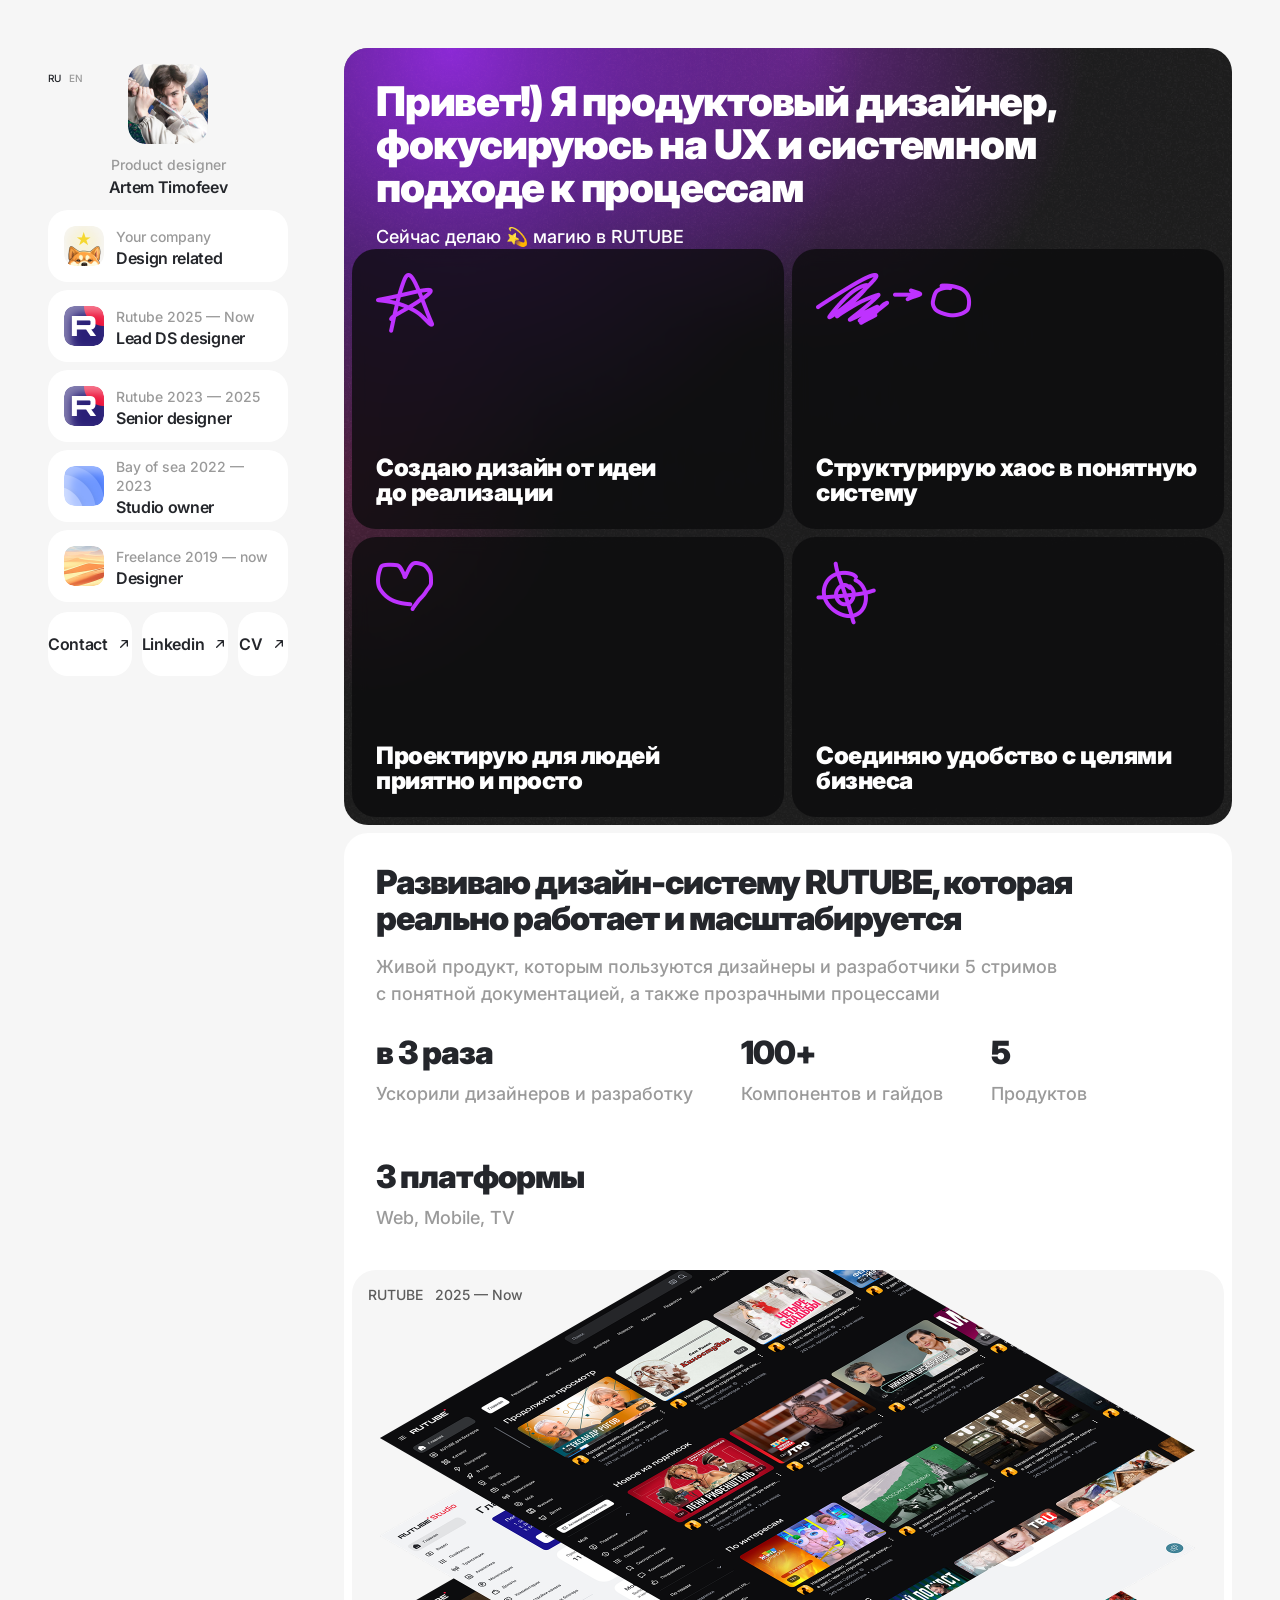
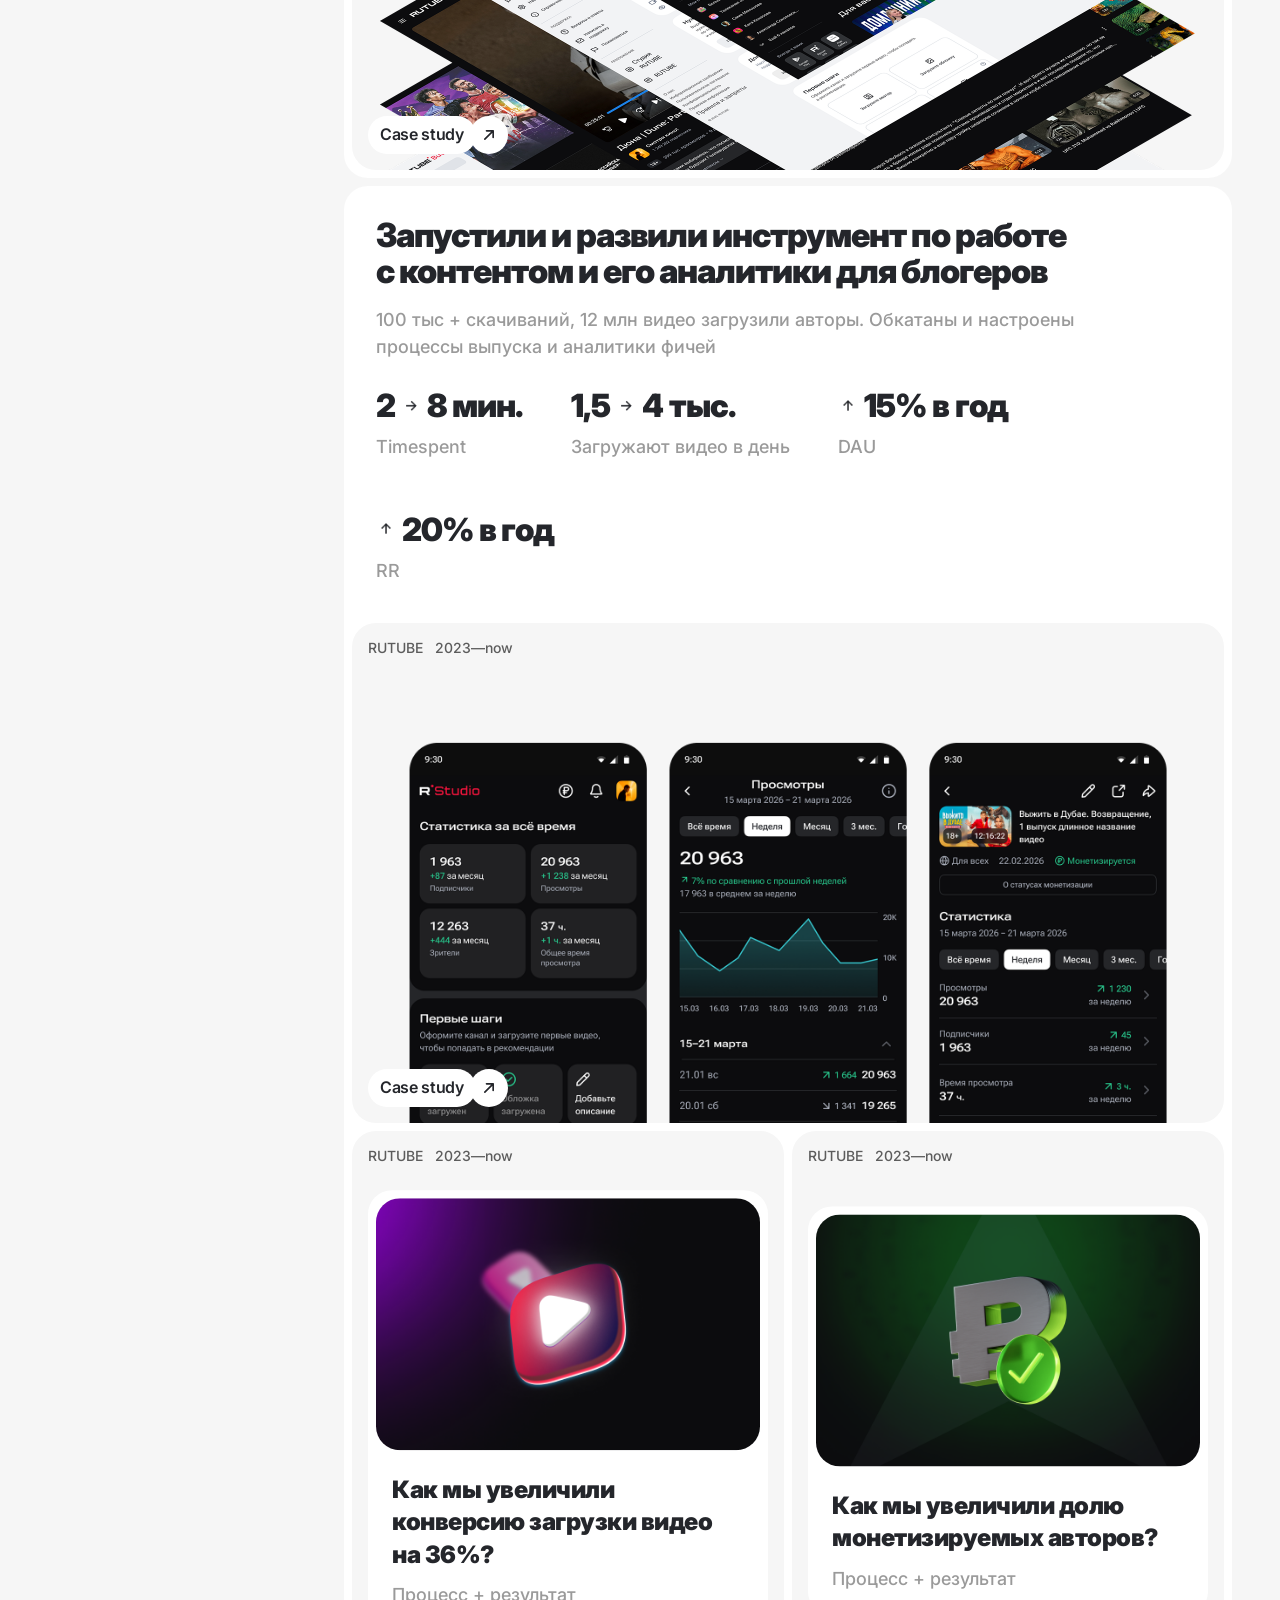
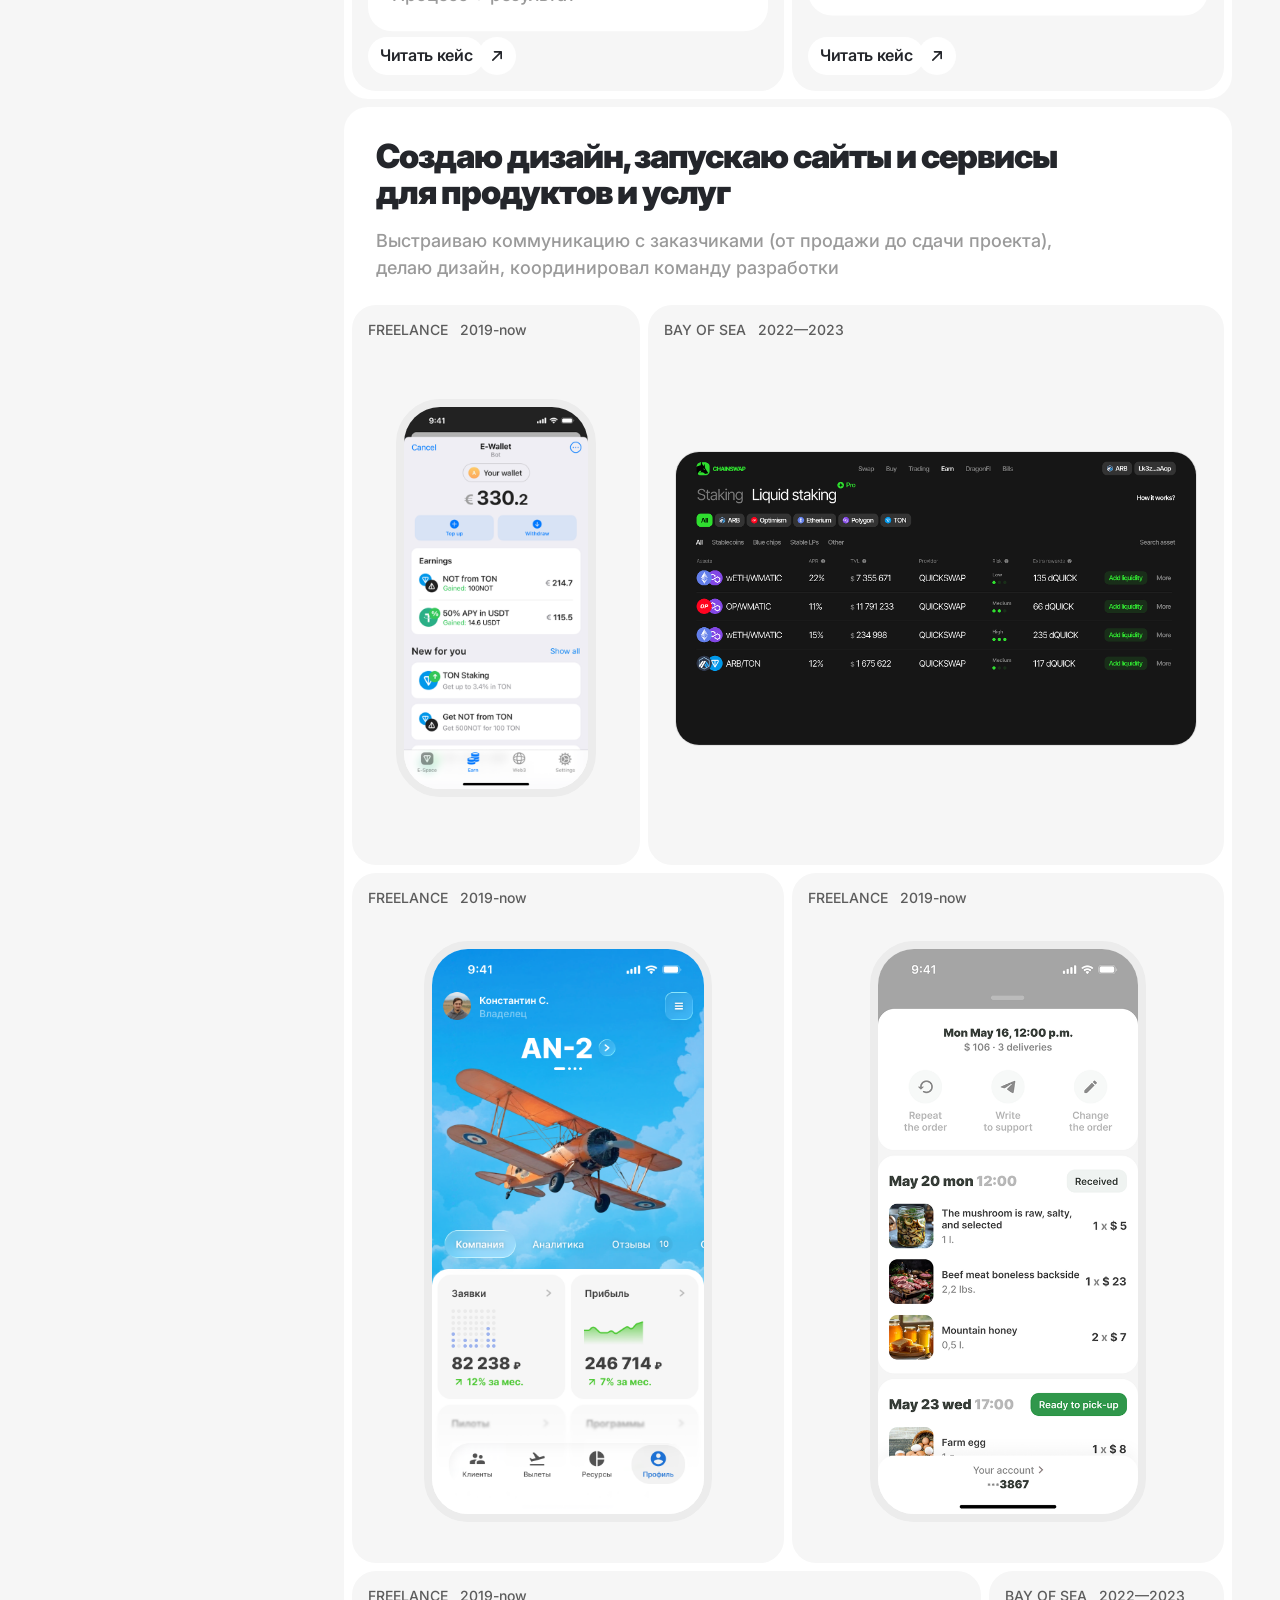
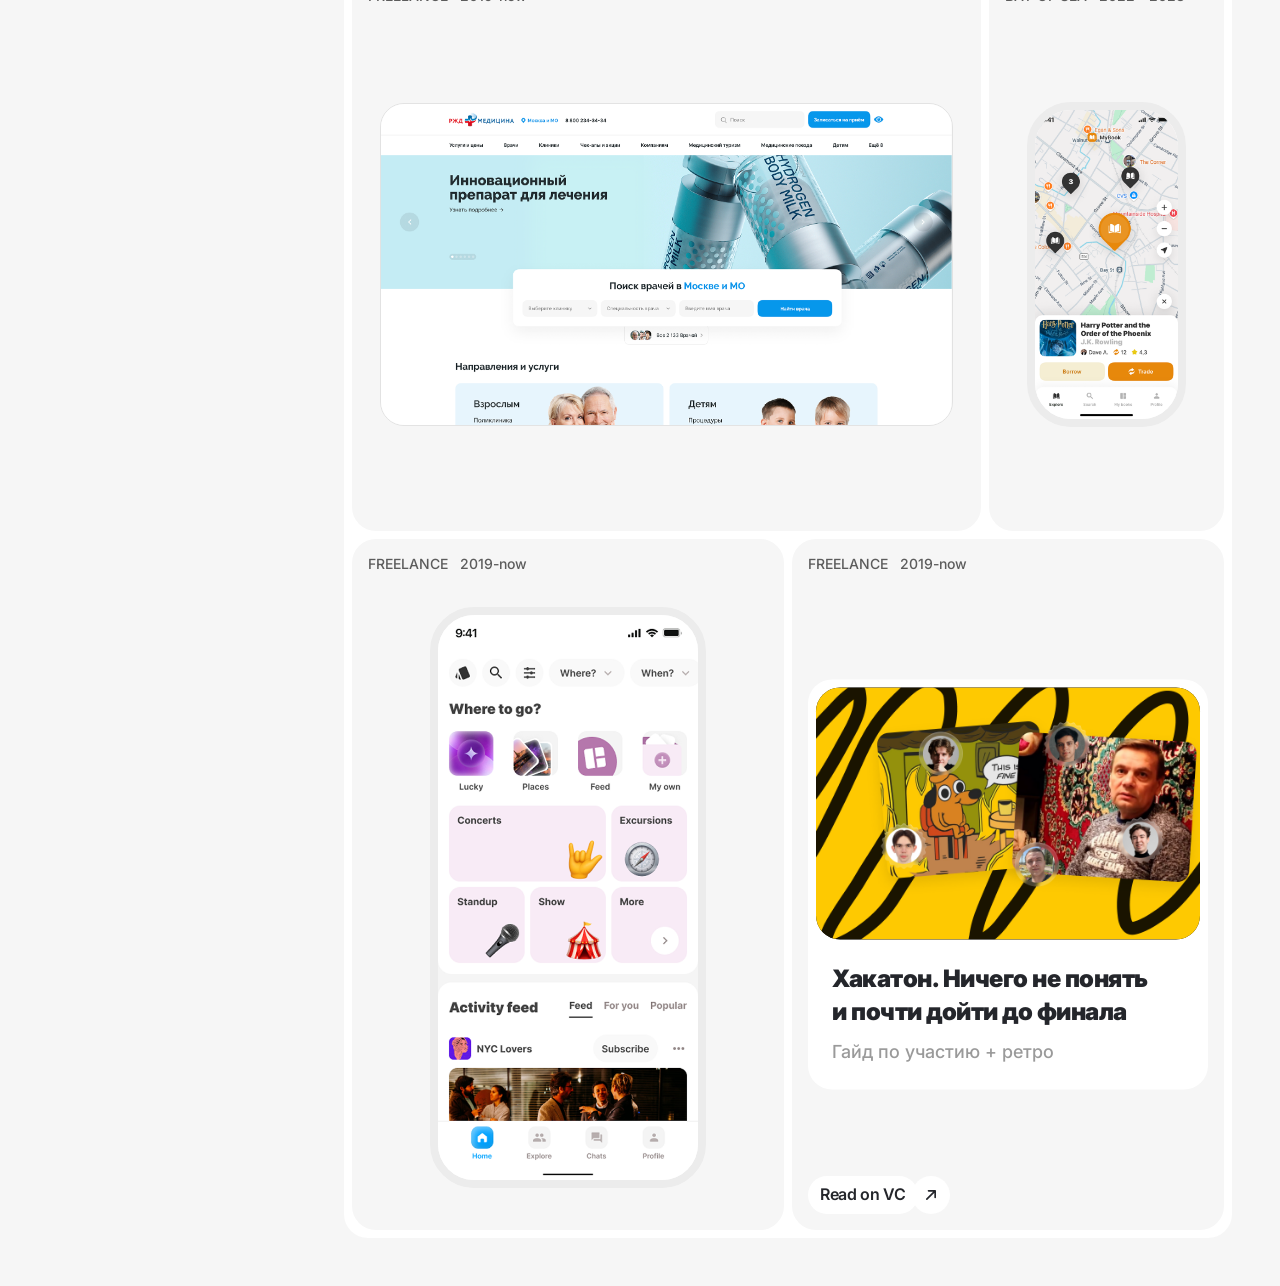
==== commit d61fdef7: "Wire up newly uploaded English screenshots to the language switch Added data-en-src for the MVP phon" ====
--- a/index.html
+++ b/index.html
@@ -187,7 +187,7 @@
       </div>
       <div class="showcase fill">
         <div class="eyebrow-row"><span>RUTUBE</span><span>2023—now</span></div>
-        <img class="showcase-img bottom" src="assets/Mobile_studio.png" data-en-src="assets/eng/Mobile studio_eng.png" alt="RUTUBE Studio app">
+        <img class="showcase-img bottom" src="assets/Mobile_studio.png" data-en-src="assets/Mobile studio_eng.png" alt="RUTUBE Studio app">
         <div class="pill-row">
           <a class="btn-pill" href="studio.html">
             <span class="pill">Case study</span>
@@ -202,13 +202,13 @@
           <div class="teaser-card__inner">
             <div class="teaser-card__media"><img src="assets/Video_Thumbnail.png" alt=""></div>
             <div>
-              <h4>Как мы увеличили конверсию загрузки видео на 36%?</h4>
+              <h4>Как мы увеличили конверсию загрузки видео на 36%?</h4>
               <p class="desc" style="margin-top:12px">Процесс + результат</p>
             </div>
           </div>
           <div class="teaser-card__cta">
             <a class="btn-pill" href="video.html">
-              <span class="pill">Case study</span>
+              <span class="pill">Читать кейс</span>
               <span class="pill-icon"><svg width="20" height="20" viewBox="0 0 24 24" fill="none"><path d="M7 17L17 7M17 7H9M17 7V15" stroke="currentColor" stroke-width="2" stroke-linecap="round" stroke-linejoin="round"/></svg></span>
             </a>
           </div>
@@ -218,19 +218,19 @@
           <div class="teaser-card__inner">
             <div class="teaser-card__media"><img src="assets/Monetisation_Thumbnail.png" alt=""></div>
             <div>
-              <h4>Как мы увеличили долю монетизируемых авторов?</h4>
+              <h4>Как мы увеличили долю монетизируемых авторов?</h4>
               <p class="desc" style="margin-top:12px">Процесс + результат</p>
             </div>
           </div>
           <div class="teaser-card__cta">
             <a class="btn-pill" href="monetization.html">
-              <span class="pill">Case study</span>
+              <span class="pill">Читать кейс</span>
               <span class="pill-icon"><svg width="20" height="20" viewBox="0 0 24 24" fill="none"><path d="M7 17L17 7M17 7H9M17 7V15" stroke="currentColor" stroke-width="2" stroke-linecap="round" stroke-linejoin="round"/></svg></span>
             </a>
           </div>
         </div>
       </div>
-    </section>
+</section>
 
     <!-- FREELANCE -->
     <section class="card">
@@ -255,7 +255,7 @@
         <div class="project-row">
           <div class="project-card">
             <div class="project-card__meta"><span>FREELANCE</span><span>2019-now</span></div>
-            <div class="project-card__thumb phone"><img src="assets/Case_airplane.png" data-en-src="assets/eng/Case_airplane_eng.png" alt="Airplane app"></div>
+            <div class="project-card__thumb phone"><img src="assets/Case_airplane.png" data-en-src="assets/Case_airplane_eng.png" alt="Airplane app"></div>
           </div>
           <div class="project-card">
             <div class="project-card__meta"><span>FREELANCE</span><span>2019-now</span></div>
@@ -266,7 +266,7 @@
         <div class="project-row">
           <div class="project-card">
             <div class="project-card__meta"><span>FREELANCE</span><span>2019-now</span></div>
-            <div class="project-card__thumb wide"><img src="assets/Case_site.png" data-en-src="assets/eng/Case_site_eng.png" alt="РЖД Медицина сайт"></div>
+            <div class="project-card__thumb wide"><img src="assets/Case_site.png" data-en-src="assets/Case_site_eng.png" alt="РЖД Медицина сайт"></div>
           </div>
           <div class="project-card" style="flex:0 0 27%">
             <div class="project-card__meta"><span>BAY OF SEA</span><span>2022—2023</span></div>
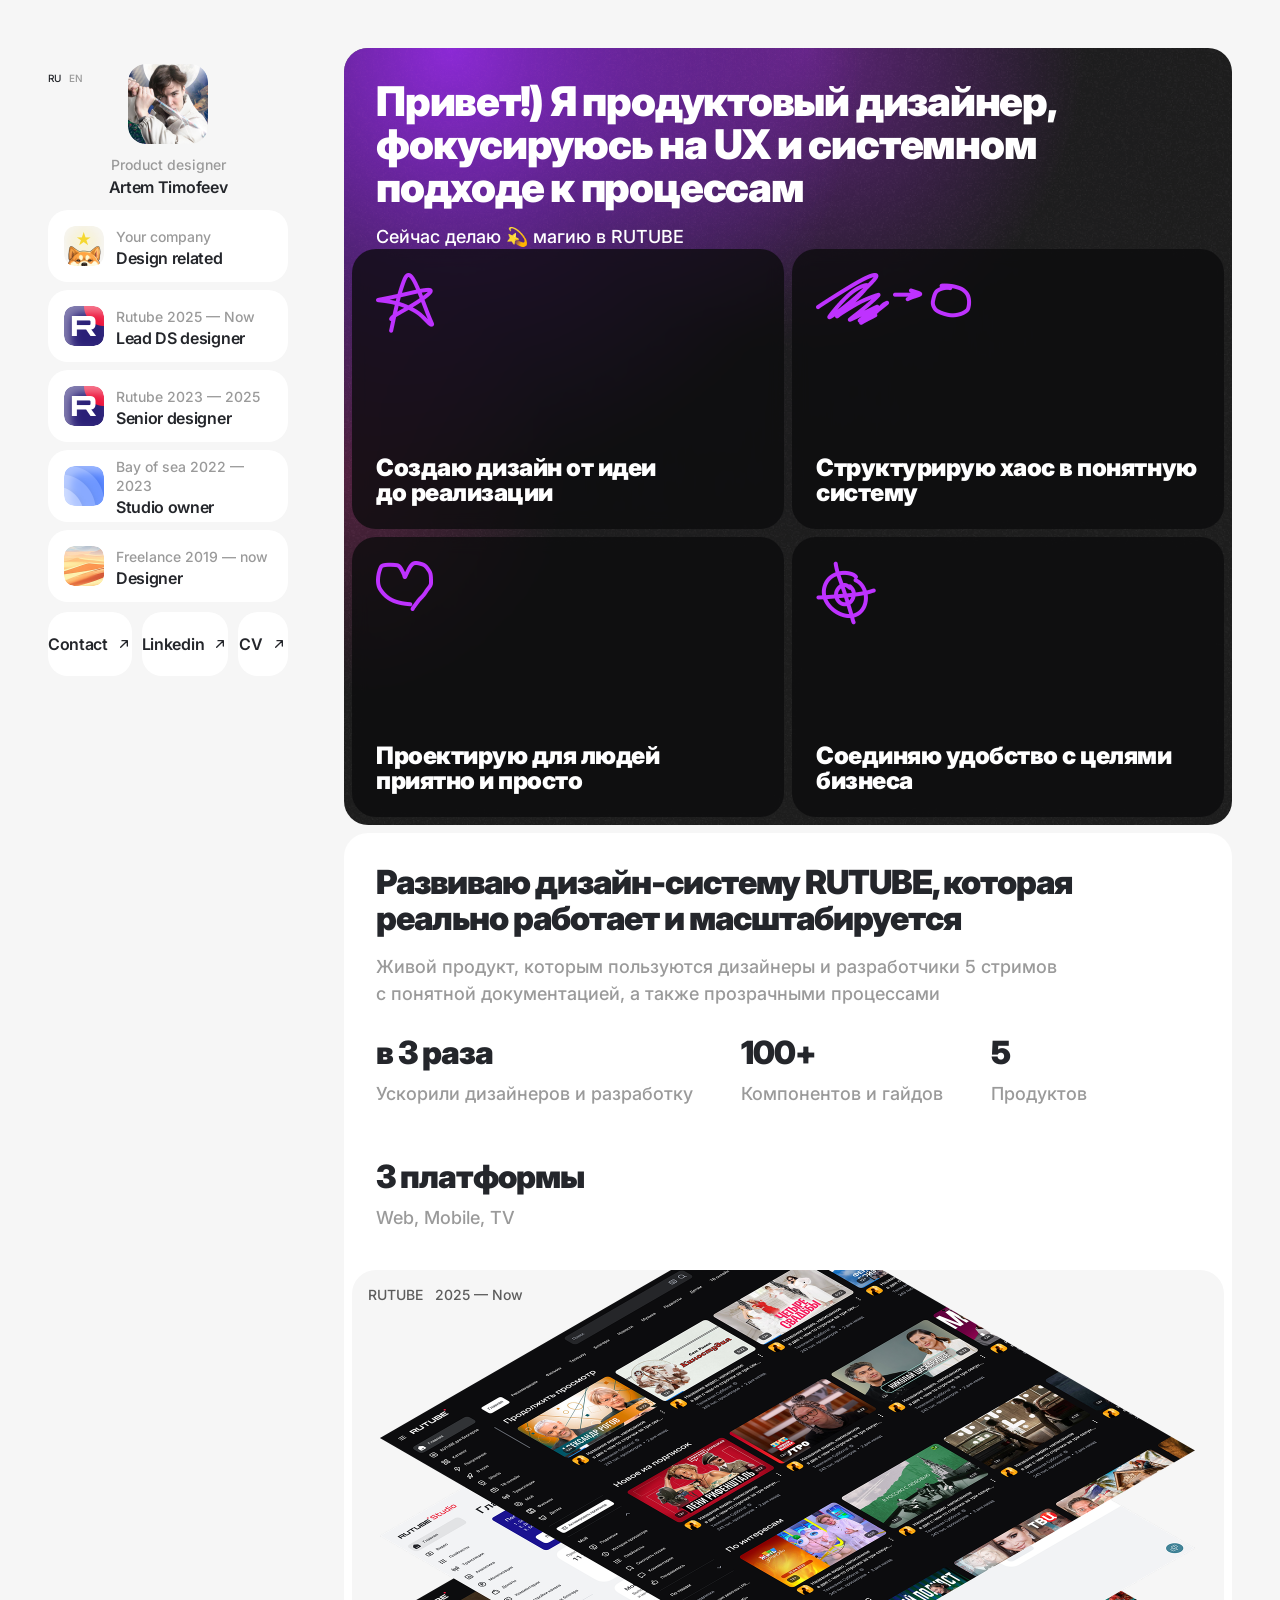
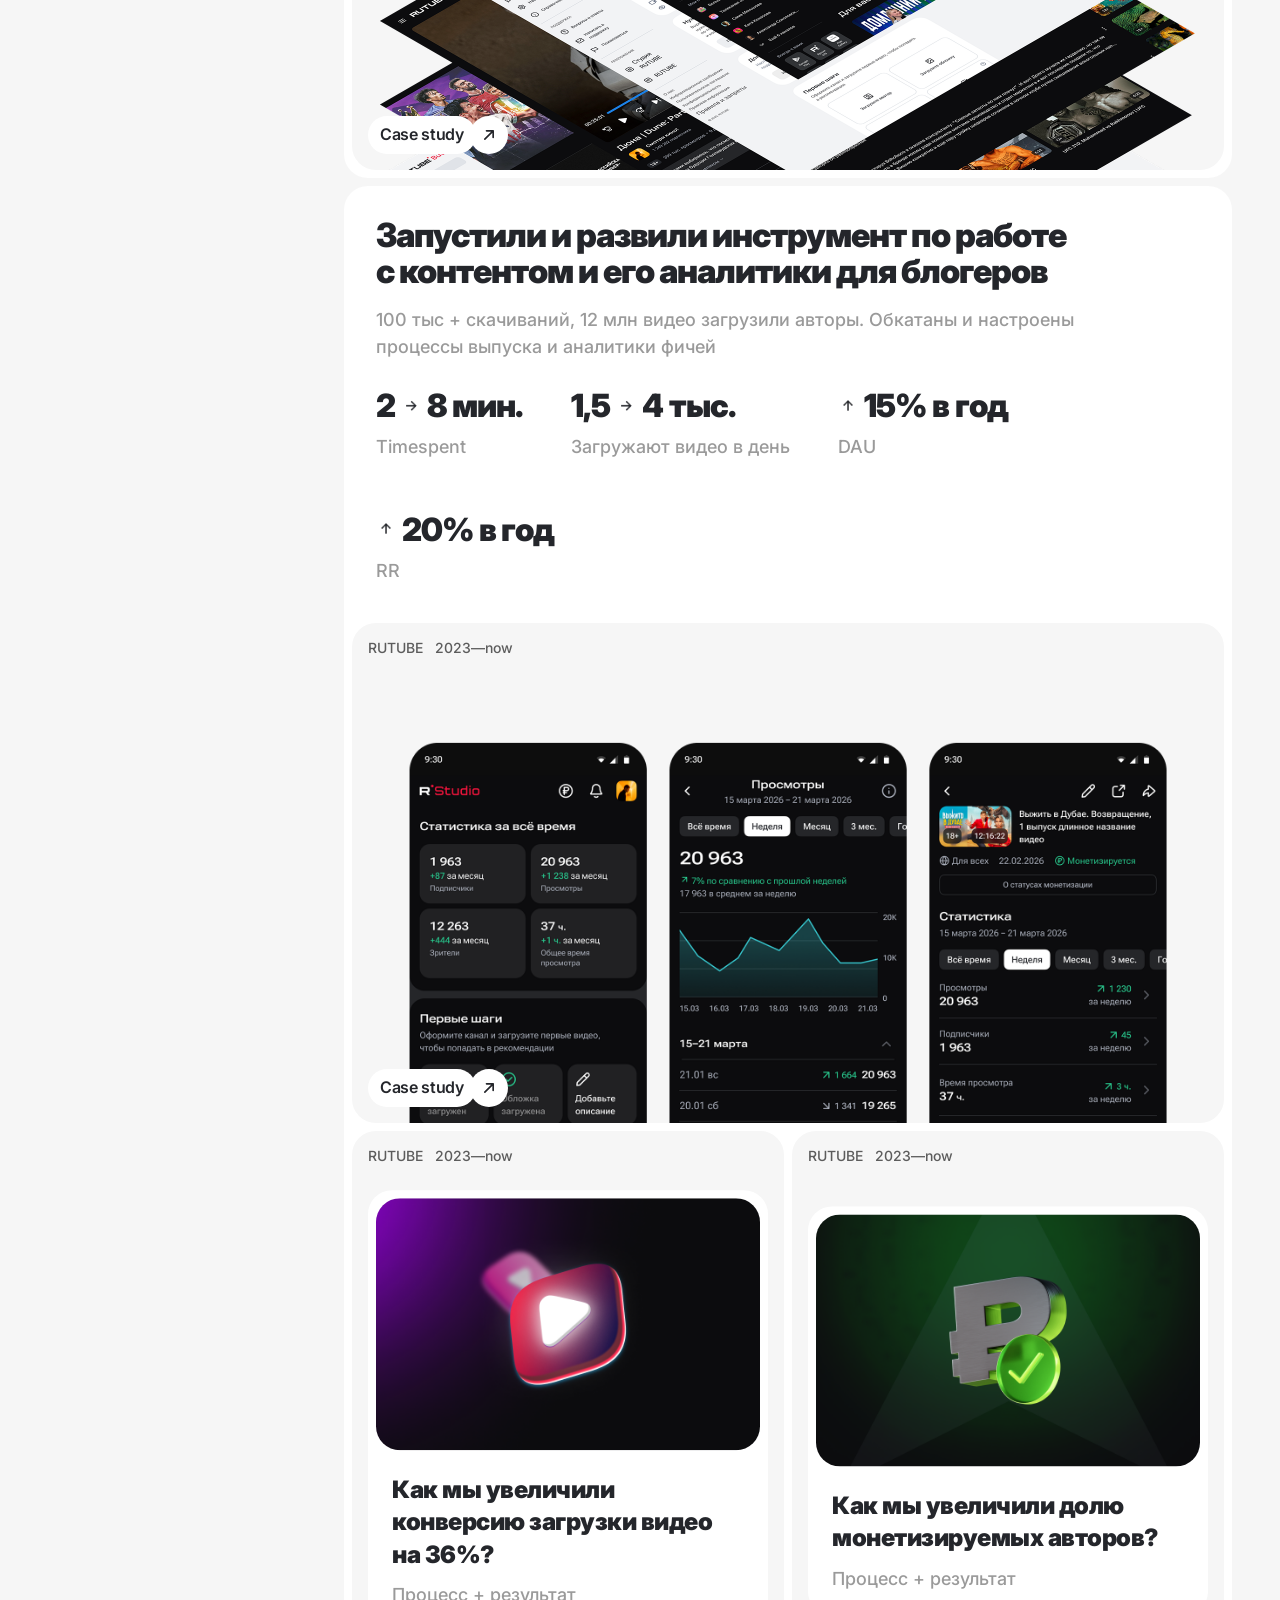
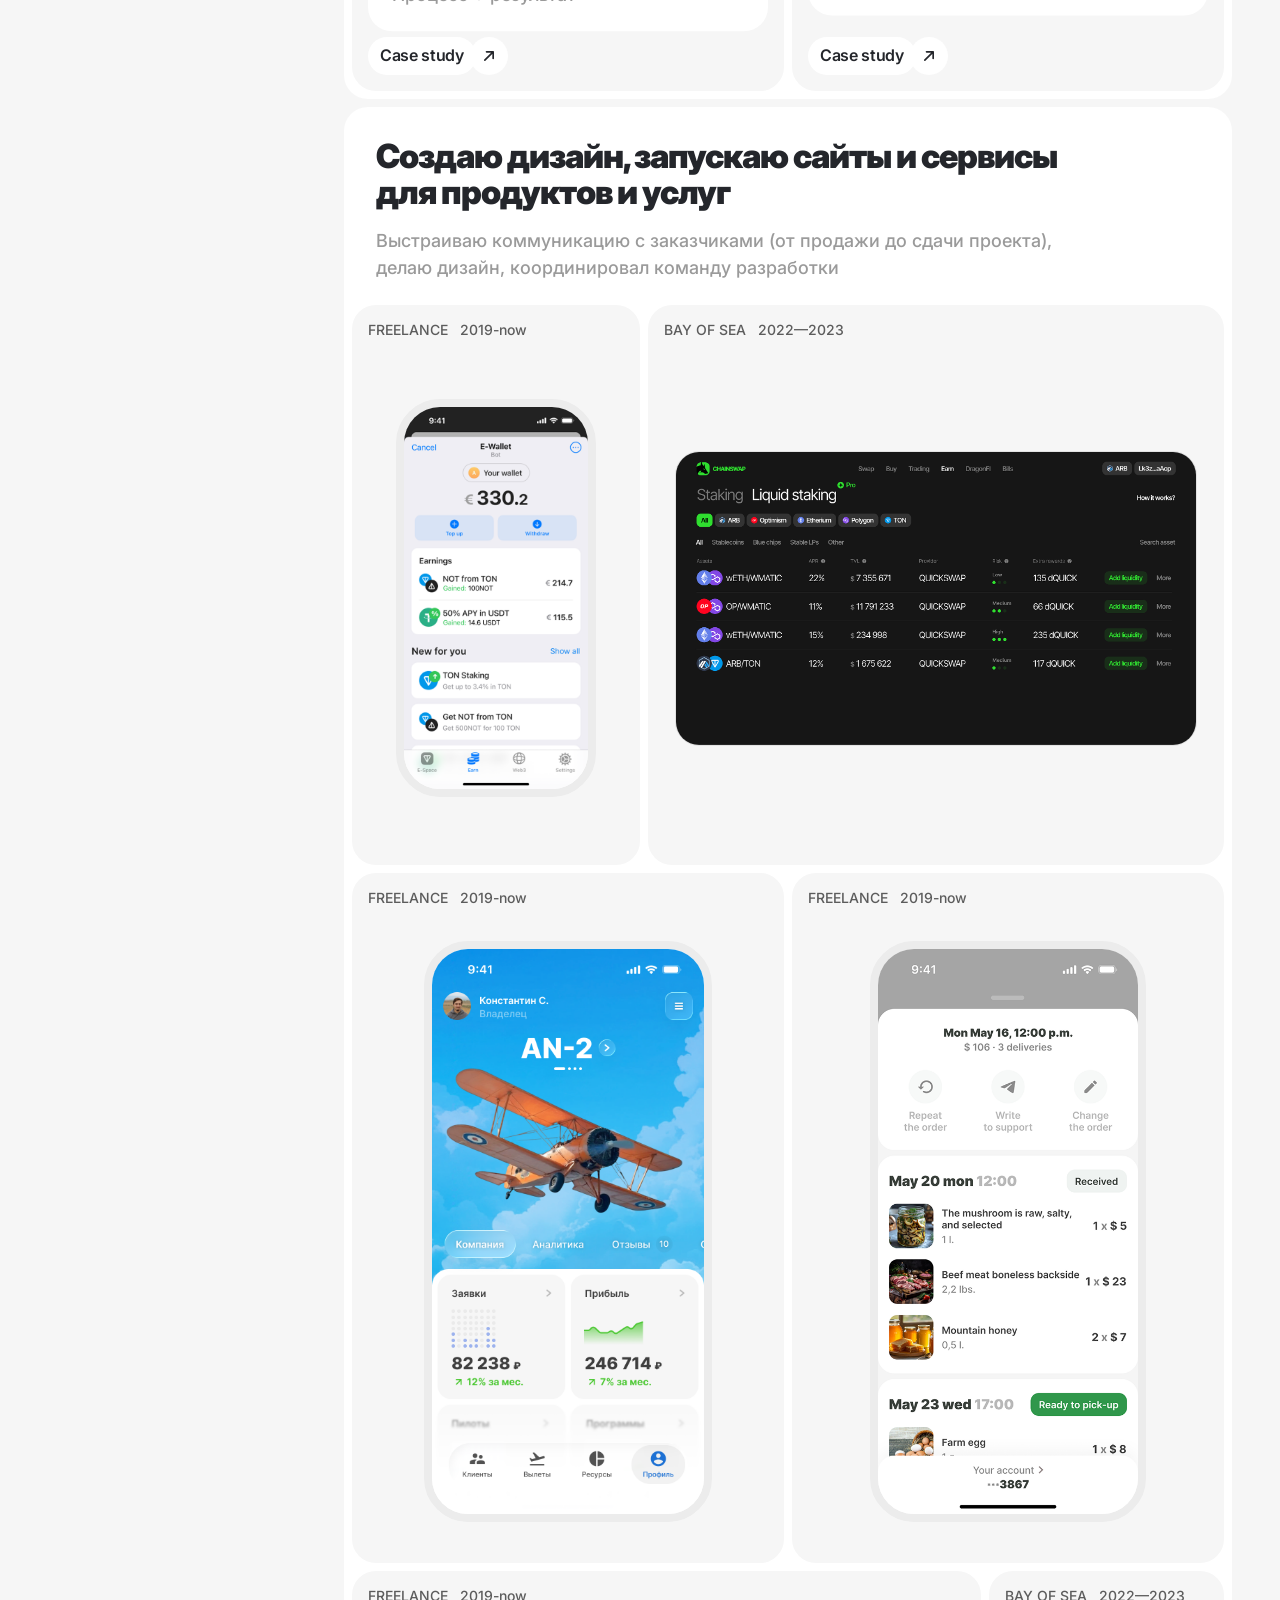
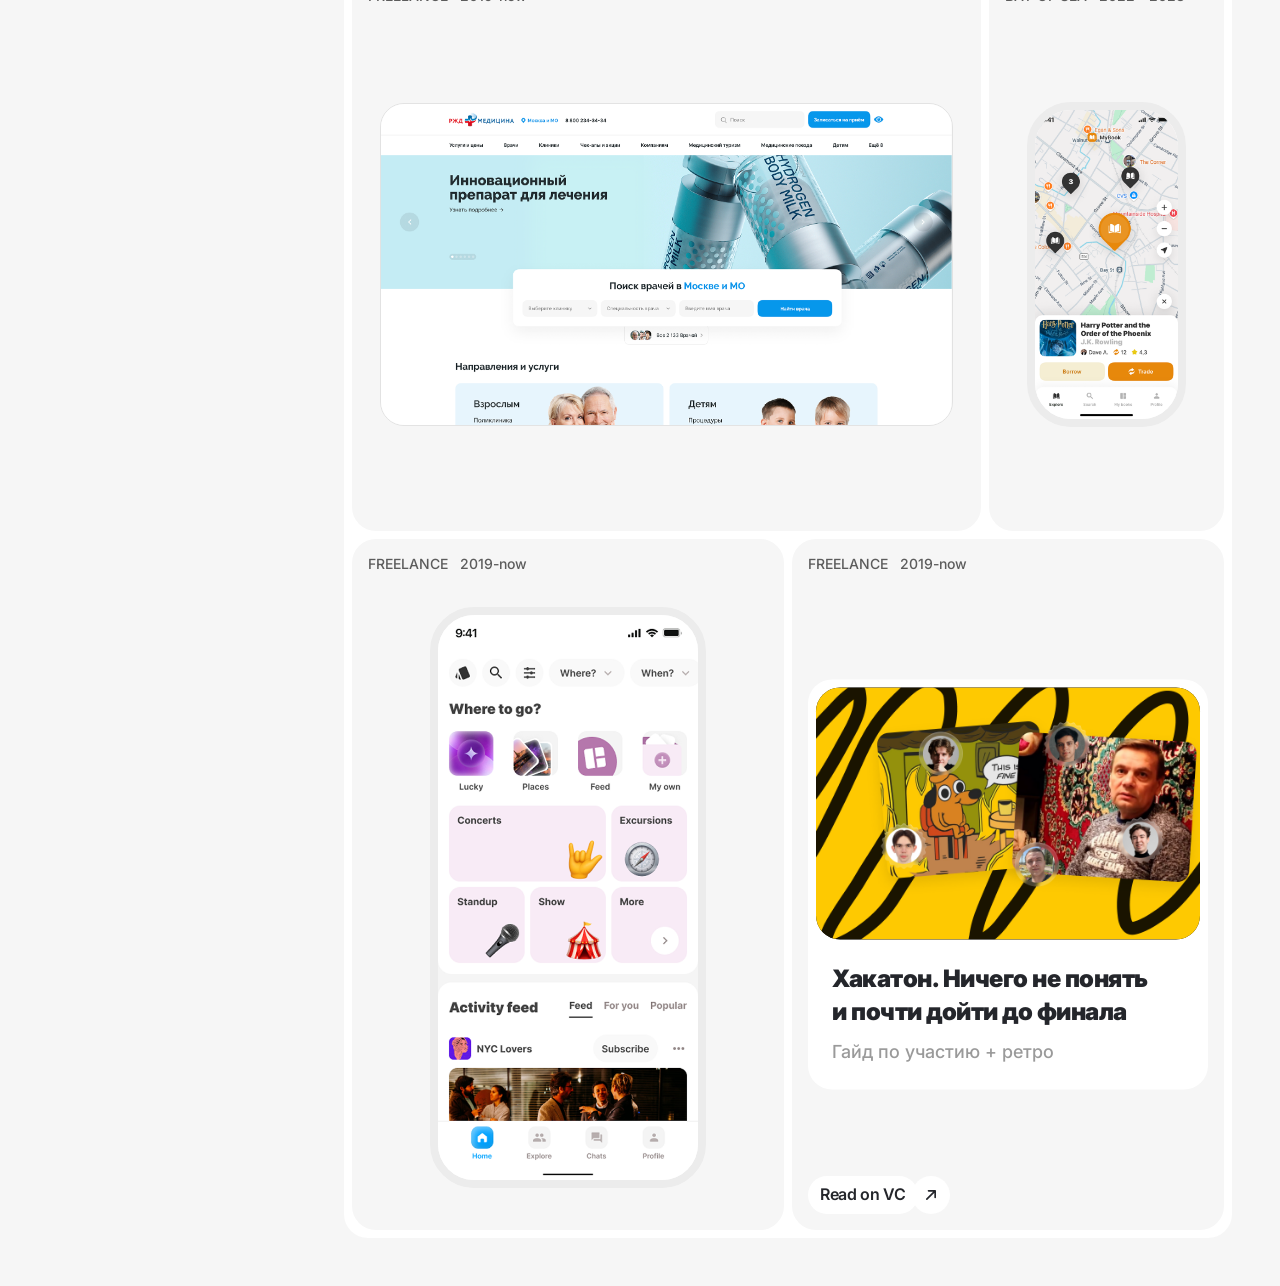
==== commit add2924e: "Cache-bust styles.css/script.js and close modal on language switch master is the branch actually wir" ====
--- a/index.html
+++ b/index.html
@@ -7,7 +7,7 @@
 <link rel="preconnect" href="https://fonts.googleapis.com">
 <link rel="preconnect" href="https://fonts.gstatic.com" crossorigin>
 <link href="https://fonts.googleapis.com/css2?family=Inter:wght@500;600;800;900&display=swap" rel="stylesheet">
-<link rel="stylesheet" href="styles.css">
+<link rel="stylesheet" href="styles.css?v=fed64cf">
 </head>
 <body>
 
@@ -187,7 +187,7 @@
       </div>
       <div class="showcase fill">
         <div class="eyebrow-row"><span>RUTUBE</span><span>2023—now</span></div>
-        <img class="showcase-img bottom" src="assets/Mobile_studio.png" data-en-src="assets/Mobile studio_eng.png" alt="RUTUBE Studio app">
+        <img class="showcase-img bottom" src="assets/Mobile_studio.png" data-en-src="assets/eng/Mobile studio_eng.png" alt="RUTUBE Studio app">
         <div class="pill-row">
           <a class="btn-pill" href="studio.html">
             <span class="pill">Case study</span>
@@ -202,13 +202,13 @@
           <div class="teaser-card__inner">
             <div class="teaser-card__media"><img src="assets/Video_Thumbnail.png" alt=""></div>
             <div>
-              <h4>Как мы увеличили конверсию загрузки видео на 36%?</h4>
+              <h4>Как мы увеличили конверсию загрузки видео на 36%?</h4>
               <p class="desc" style="margin-top:12px">Процесс + результат</p>
             </div>
           </div>
           <div class="teaser-card__cta">
             <a class="btn-pill" href="video.html">
-              <span class="pill">Читать кейс</span>
+              <span class="pill">Case study</span>
               <span class="pill-icon"><svg width="20" height="20" viewBox="0 0 24 24" fill="none"><path d="M7 17L17 7M17 7H9M17 7V15" stroke="currentColor" stroke-width="2" stroke-linecap="round" stroke-linejoin="round"/></svg></span>
             </a>
           </div>
@@ -218,19 +218,19 @@
           <div class="teaser-card__inner">
             <div class="teaser-card__media"><img src="assets/Monetisation_Thumbnail.png" alt=""></div>
             <div>
-              <h4>Как мы увеличили долю монетизируемых авторов?</h4>
+              <h4>Как мы увеличили долю монетизируемых авторов?</h4>
               <p class="desc" style="margin-top:12px">Процесс + результат</p>
             </div>
           </div>
           <div class="teaser-card__cta">
             <a class="btn-pill" href="monetization.html">
-              <span class="pill">Читать кейс</span>
+              <span class="pill">Case study</span>
               <span class="pill-icon"><svg width="20" height="20" viewBox="0 0 24 24" fill="none"><path d="M7 17L17 7M17 7H9M17 7V15" stroke="currentColor" stroke-width="2" stroke-linecap="round" stroke-linejoin="round"/></svg></span>
             </a>
           </div>
         </div>
       </div>
-</section>
+    </section>
 
     <!-- FREELANCE -->
     <section class="card">
@@ -255,7 +255,7 @@
         <div class="project-row">
           <div class="project-card">
             <div class="project-card__meta"><span>FREELANCE</span><span>2019-now</span></div>
-            <div class="project-card__thumb phone"><img src="assets/Case_airplane.png" data-en-src="assets/Case_airplane_eng.png" alt="Airplane app"></div>
+            <div class="project-card__thumb phone"><img src="assets/Case_airplane.png" data-en-src="assets/eng/Case_airplane_eng.png" alt="Airplane app"></div>
           </div>
           <div class="project-card">
             <div class="project-card__meta"><span>FREELANCE</span><span>2019-now</span></div>
@@ -266,7 +266,7 @@
         <div class="project-row">
           <div class="project-card">
             <div class="project-card__meta"><span>FREELANCE</span><span>2019-now</span></div>
-            <div class="project-card__thumb wide"><img src="assets/Case_site.png" data-en-src="assets/Case_site_eng.png" alt="РЖД Медицина сайт"></div>
+            <div class="project-card__thumb wide"><img src="assets/Case_site.png" data-en-src="assets/eng/Case_site_eng.png" alt="РЖД Медицина сайт"></div>
           </div>
           <div class="project-card" style="flex:0 0 27%">
             <div class="project-card__meta"><span>BAY OF SEA</span><span>2022—2023</span></div>
@@ -302,6 +302,6 @@
   </main>
 </div>
 
-<script src="script.js"></script>
+<script src="script.js?v=fed64cf"></script>
 </body>
 </html>
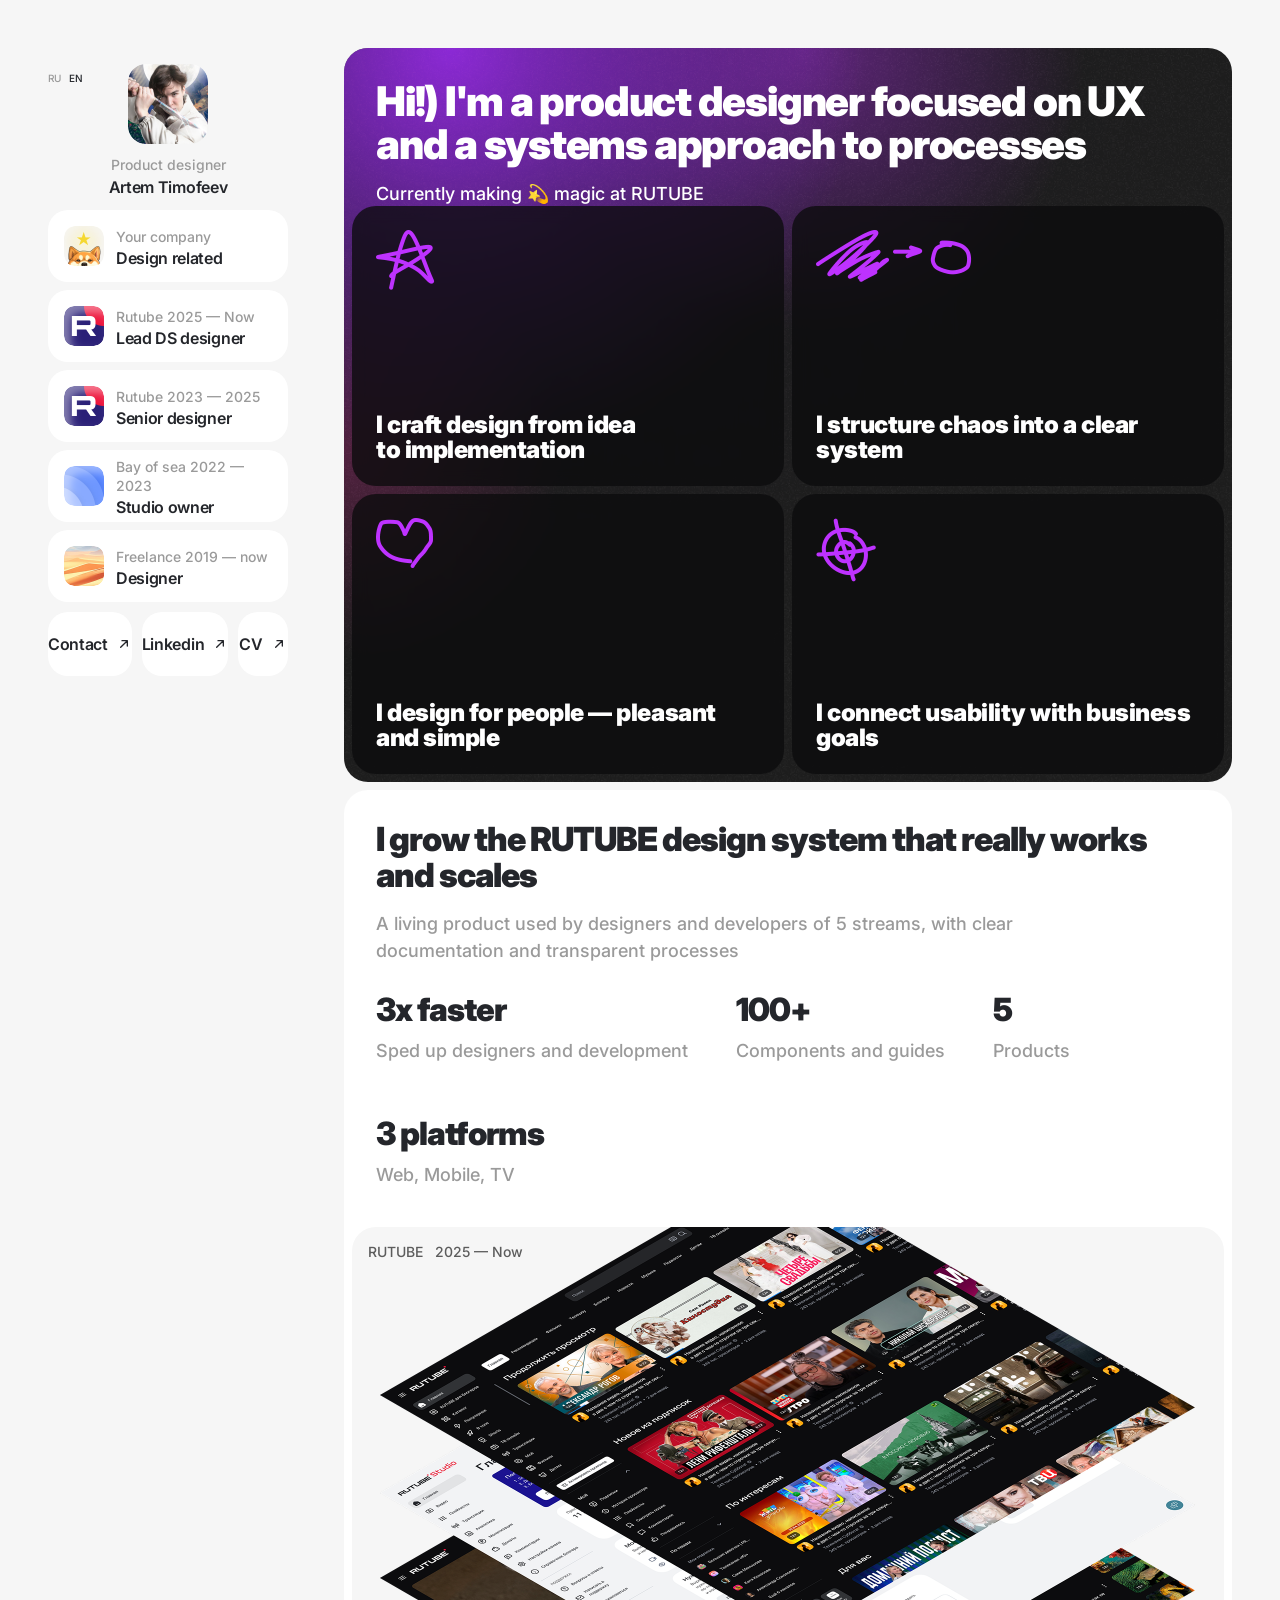
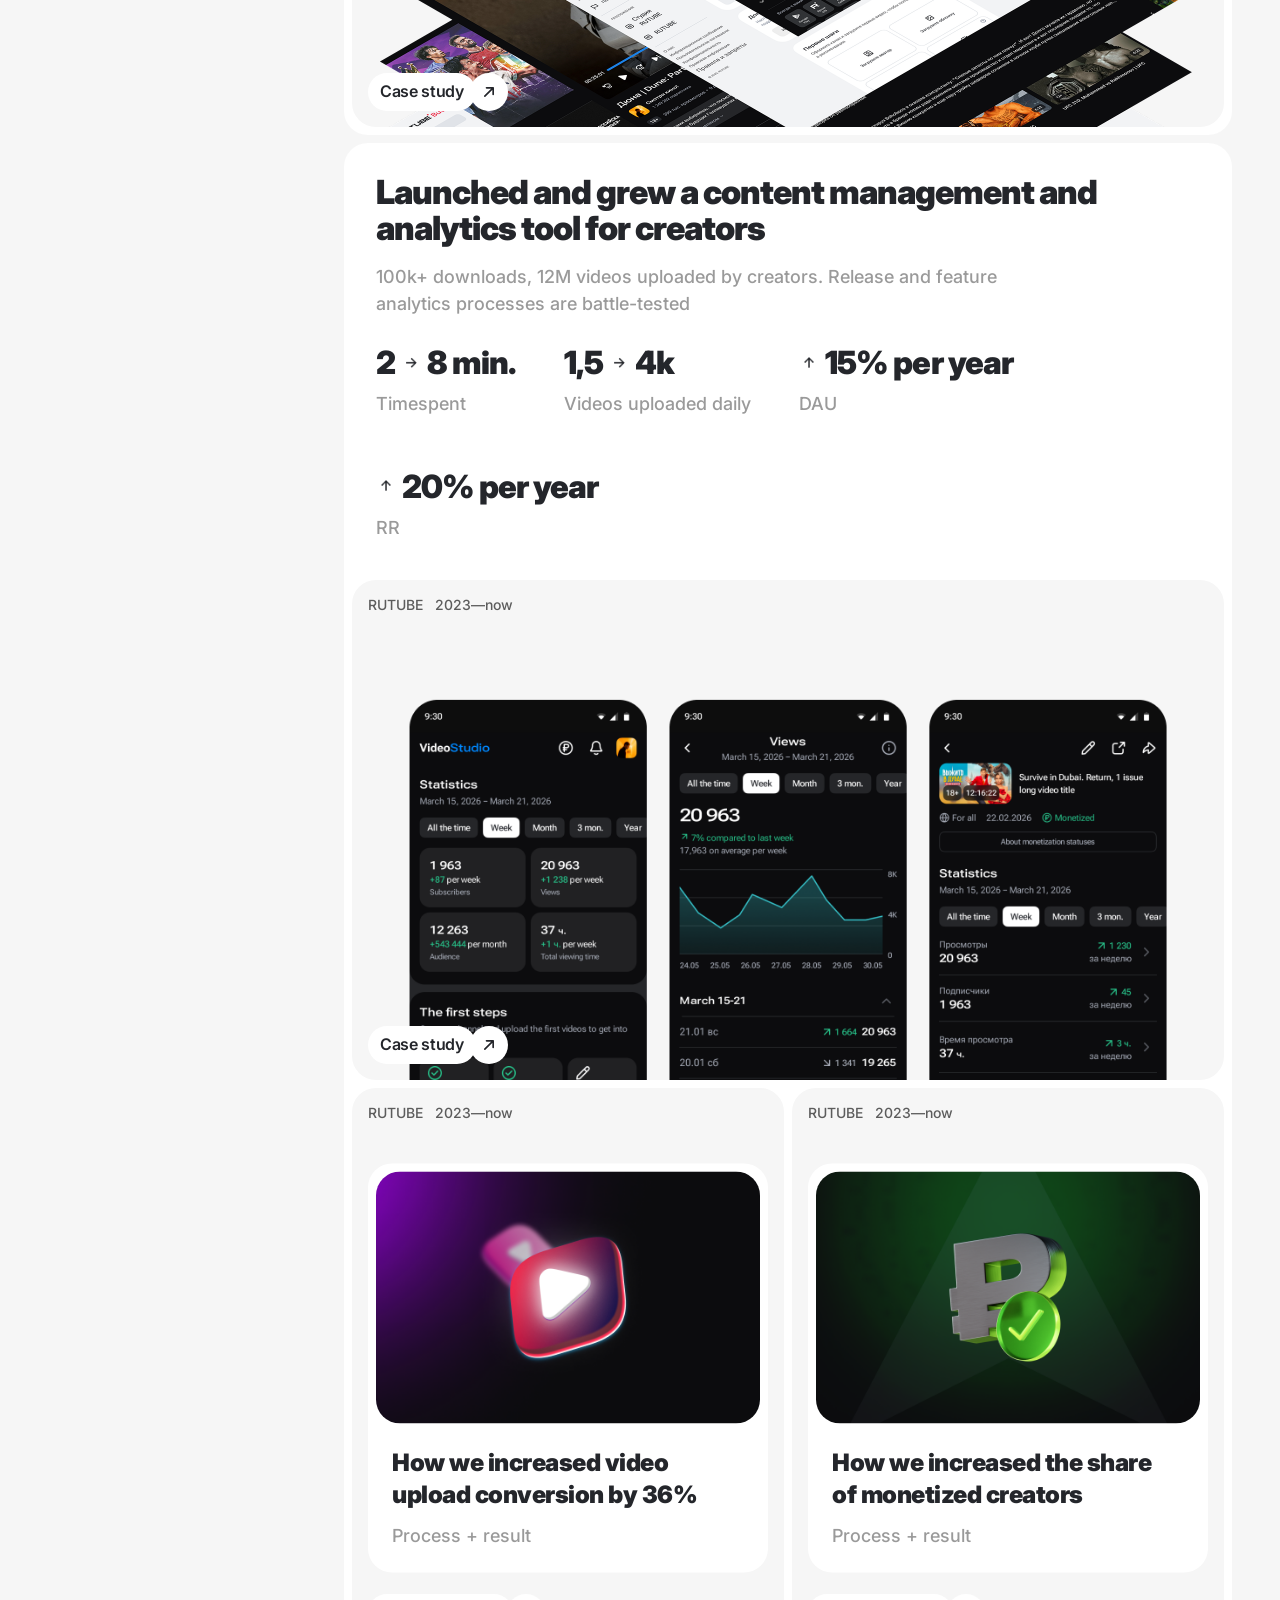
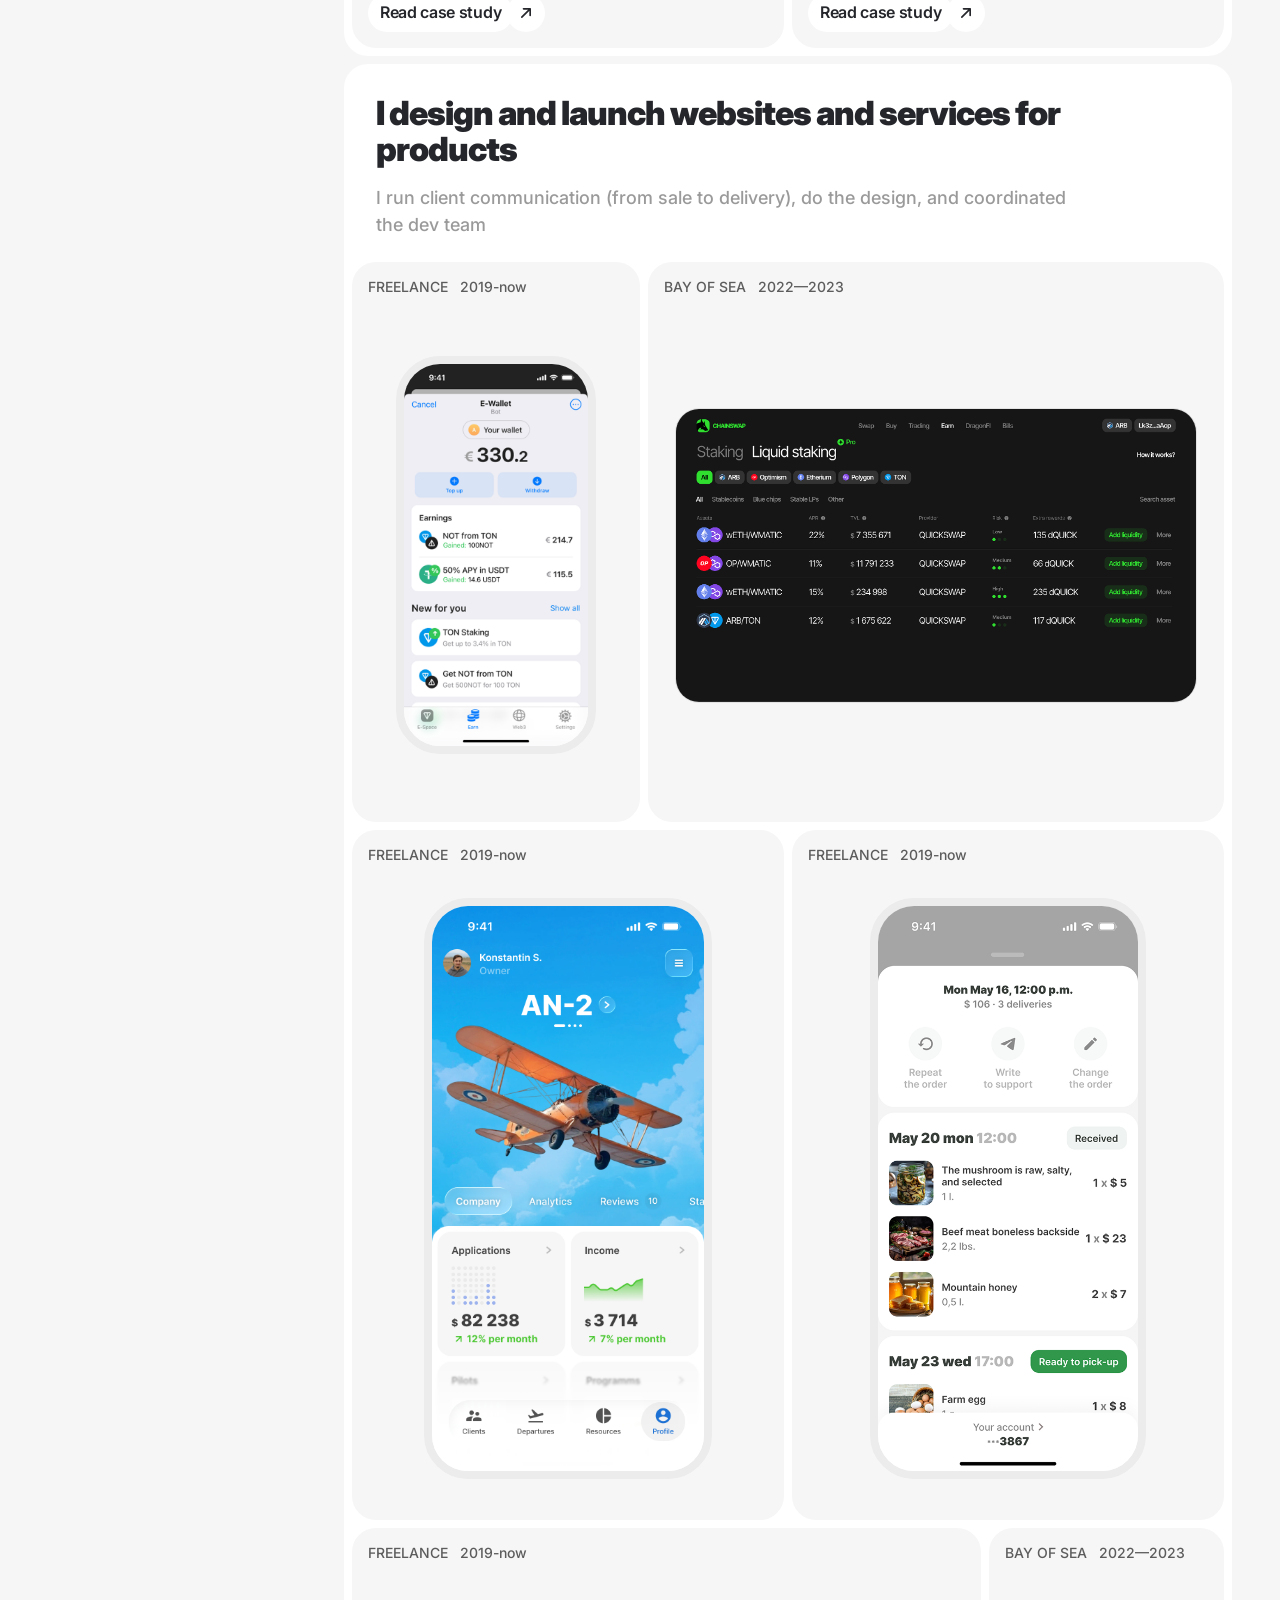
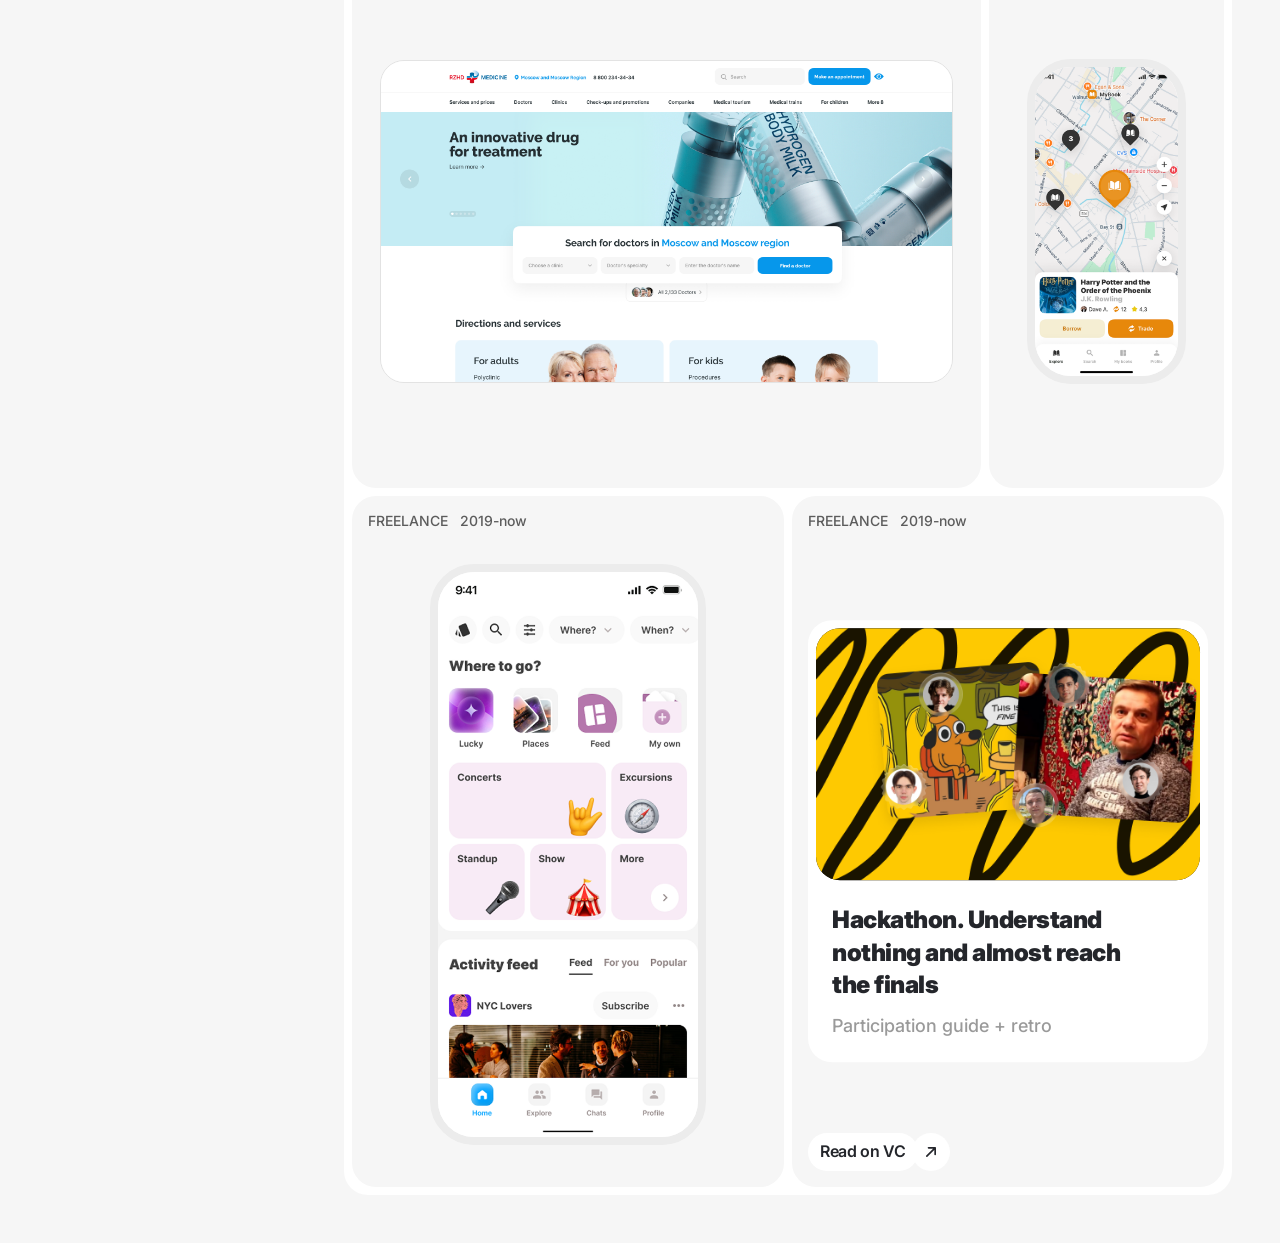
==== commit 98e09a85: "Bump script.js/styles.css cache-busting version The ?v= query added earlier was never bumped on subs" ====
--- a/index.html
+++ b/index.html
@@ -7,7 +7,7 @@
 <link rel="preconnect" href="https://fonts.googleapis.com">
 <link rel="preconnect" href="https://fonts.gstatic.com" crossorigin>
 <link href="https://fonts.googleapis.com/css2?family=Inter:wght@500;600;800;900&display=swap" rel="stylesheet">
-<link rel="stylesheet" href="styles.css?v=fed64cf">
+<link rel="stylesheet" href="styles.css?v=de08505">
 </head>
 <body>
 
@@ -187,7 +187,7 @@
       </div>
       <div class="showcase fill">
         <div class="eyebrow-row"><span>RUTUBE</span><span>2023—now</span></div>
-        <img class="showcase-img bottom" src="assets/Mobile_studio.png" data-en-src="assets/eng/Mobile studio_eng.png" alt="RUTUBE Studio app">
+        <img class="showcase-img bottom" src="assets/Mobile_studio.png" data-en-src="assets/Mobile studio_eng.png" alt="RUTUBE Studio app">
         <div class="pill-row">
           <a class="btn-pill" href="studio.html">
             <span class="pill">Case study</span>
@@ -202,13 +202,13 @@
           <div class="teaser-card__inner">
             <div class="teaser-card__media"><img src="assets/Video_Thumbnail.png" alt=""></div>
             <div>
-              <h4>Как мы увеличили конверсию загрузки видео на 36%?</h4>
+              <h4>Как мы увеличили конверсию загрузки видео на 36%?</h4>
               <p class="desc" style="margin-top:12px">Процесс + результат</p>
             </div>
           </div>
           <div class="teaser-card__cta">
             <a class="btn-pill" href="video.html">
-              <span class="pill">Case study</span>
+              <span class="pill">Читать кейс</span>
               <span class="pill-icon"><svg width="20" height="20" viewBox="0 0 24 24" fill="none"><path d="M7 17L17 7M17 7H9M17 7V15" stroke="currentColor" stroke-width="2" stroke-linecap="round" stroke-linejoin="round"/></svg></span>
             </a>
           </div>
@@ -218,19 +218,19 @@
           <div class="teaser-card__inner">
             <div class="teaser-card__media"><img src="assets/Monetisation_Thumbnail.png" alt=""></div>
             <div>
-              <h4>Как мы увеличили долю монетизируемых авторов?</h4>
+              <h4>Как мы увеличили долю монетизируемых авторов?</h4>
               <p class="desc" style="margin-top:12px">Процесс + результат</p>
             </div>
           </div>
           <div class="teaser-card__cta">
             <a class="btn-pill" href="monetization.html">
-              <span class="pill">Case study</span>
+              <span class="pill">Читать кейс</span>
               <span class="pill-icon"><svg width="20" height="20" viewBox="0 0 24 24" fill="none"><path d="M7 17L17 7M17 7H9M17 7V15" stroke="currentColor" stroke-width="2" stroke-linecap="round" stroke-linejoin="round"/></svg></span>
             </a>
           </div>
         </div>
       </div>
-    </section>
+</section>
 
     <!-- FREELANCE -->
     <section class="card">
@@ -255,7 +255,7 @@
         <div class="project-row">
           <div class="project-card">
             <div class="project-card__meta"><span>FREELANCE</span><span>2019-now</span></div>
-            <div class="project-card__thumb phone"><img src="assets/Case_airplane.png" data-en-src="assets/eng/Case_airplane_eng.png" alt="Airplane app"></div>
+            <div class="project-card__thumb phone"><img src="assets/Case_airplane.png" data-en-src="assets/Case_airplane_eng.png" alt="Airplane app"></div>
           </div>
           <div class="project-card">
             <div class="project-card__meta"><span>FREELANCE</span><span>2019-now</span></div>
@@ -266,7 +266,7 @@
         <div class="project-row">
           <div class="project-card">
             <div class="project-card__meta"><span>FREELANCE</span><span>2019-now</span></div>
-            <div class="project-card__thumb wide"><img src="assets/Case_site.png" data-en-src="assets/eng/Case_site_eng.png" alt="РЖД Медицина сайт"></div>
+            <div class="project-card__thumb wide"><img src="assets/Case_site.png" data-en-src="assets/Case_site_eng.png" alt="РЖД Медицина сайт"></div>
           </div>
           <div class="project-card" style="flex:0 0 27%">
             <div class="project-card__meta"><span>BAY OF SEA</span><span>2022—2023</span></div>
@@ -302,6 +302,6 @@
   </main>
 </div>
 
-<script src="script.js?v=fed64cf"></script>
+<script src="script.js?v=de08505"></script>
 </body>
 </html>
--- a/styles.css
+++ b/styles.css
@@ -542,12 +542,25 @@
   .compare-panels:not(.card-slider) .panel{ height:550px; padding:24px; }
 }
 @media (max-width:720px){
-  .compare-panels.card-slider .panel{ flex:0 0 88%; height:420px; padding:20px; }
-  .compare-panels:not(.card-slider) .panel{ height:420px; padding:20px; }
+  /* Panel height is content-driven (min-height floor + bottom padding
+     reserved for the photo) instead of one fixed value for every panel —
+     a uniform fixed height either clips long "было/стало" paragraphs
+     under the photo, or forces every short panel to match the tallest
+     one. The image itself is capped in absolute px (not %) since it has
+     width:100%/height:auto and would otherwise scale with the panel's
+     height instead of freeing up room for text. */
+  .compare-panels.card-slider .panel{ flex:0 0 88%; height:auto; min-height:224px; padding:20px 20px 308px; }
+  .compare-panels:not(.card-slider) .panel{ height:auto; min-height:224px; padding:20px 20px 308px; }
   .compare-panels .panel h3{ font-size:26px; }
+  .compare-panels:not(.result-preview) .panel img{ max-height:390px; }
+  /* TV + APP: block height halved, photo shrunk 1.3x from the last pass */
+  .compare-panels:not(.result-preview) .panel.tv{ min-height:0; padding-bottom:188px; }
+  .compare-panels:not(.result-preview) .panel.tv img{ max-height:163px; }
   /* "Интерфейс на дизайн системе" preview: block shrunk ×1.2, photo enlarged ×1.2 */
-  .compare-panels.result-preview .panel{ height:350px; padding:17px; }
+  .compare-panels.result-preview .panel{ height:350px; min-height:0; padding:17px; }
   .compare-panels.result-preview .panel img{ transform: scale(1.56); }
+  /* First "было/стало" pair: photo shifted down 15% of panel height */
+  .compare-panels#overview .panel img{ bottom:-15%; }
 }
 
 /* Modifier: dark variant of the metric tiles (used on design-system.html "Результаты") */
@@ -600,8 +613,10 @@
 /* ==========================================================================
    Sub-case cards (two teaser cards inside a case study)
    ========================================================================== */
-.teaser-row{ display:flex; gap:8px; }
+.teaser-row{ display:flex; flex-wrap:wrap; gap:8px; }
 .teaser-row:not(:first-child){ margin-top:8px; }
+.teaser-row .teaser-card{ flex:1 1 calc(50% - 4px); }
+.teaser-row .teaser-card:last-child:nth-child(odd){ flex-basis:100%; }
 .teaser-card{
   flex:1;
   background: var(--bg);
@@ -801,14 +816,18 @@
 .funnel{
   background: var(--surface);
   border-radius: var(--radius-lg);
-  padding:24px 16px 32px;
+  padding:16px 16px 32px;
   position:relative;
   overflow-x:auto;
   -webkit-overflow-scrolling:touch;
   scrollbar-width:none;
 }
 .funnel::-webkit-scrollbar{ display:none; }
-.funnel__label{ color:var(--muted); font-size:14px; margin:0 0 16px; position:sticky; left:16px; width:max-content; }
+.funnel__label{ color:var(--muted); font-size:14px; margin:0 0 16px; position:sticky; left:0; width:max-content; }
+/* result-preview's funnel__label doesn't scroll, so pin it at a fixed
+   16px inset (matching .teaser-card__meta) instead of inheriting the
+   surrounding panel's own padding, which varies by breakpoint */
+.result-preview .panel .funnel__label{ position:absolute; top:16px; left:16px; margin:0; }
 .funnel-row{ display:flex; justify-content:space-between; }
 .funnel-step{ display:flex; flex-direction:column; gap:8px; flex:0 0 180px; scroll-snap-align:start; }
 .funnel-step b{ font-weight:900; font-size:40px; letter-spacing:-.03em; }
@@ -1078,7 +1097,7 @@
   .stat-row.tiles .stat span{ white-space:normal; }
   .stat-scroll:has(.stat-row.tiles)::after{ content:none; }
 
-  .teaser-row{ flex-direction:column; }
+  .teaser-row .teaser-card{ flex-basis:100%; }
   .hide-mobile{ display:none; }
   .teaser-card{ min-height:0; padding-bottom:76px; }
   .teaser-card__inner{ position:static; transform:none; width:100%; margin-top:12px; }
@@ -1167,9 +1186,9 @@
 .shot-card{
   background:var(--surface);
   border-radius:24px;
-  padding:24px 16px 40px;
-}
-.shot-card__label{ color:var(--muted); font-size:14px; padding-left:8px; margin:0 0 32px; }
+  padding:16px 16px 40px;
+}
+.shot-card__label{ color:var(--muted); font-size:14px; margin:0 0 32px; }
 .shot-card .phone-item{ gap:16px; }
 .shot-card .phone-item img{ height:500px; border-radius:12px; }
 @media (max-width:1024px){ .shot-card .phone-item{ gap:12px; } .shot-card .phone-item img{ height:360px; border-radius:12px; } }
@@ -1327,3 +1346,64 @@
   .lightbox__next{ right:8px; }
   .lightbox__close{ width:40px; height:40px; top:12px; right:12px; }
 }
+
+/* ==========================================================================
+   NDA PASSWORD GATE — blocks case pages behind a 5-digit code
+   ========================================================================== */
+.pw-gate{
+  position:fixed; inset:0; z-index:200;
+  background:rgba(12,12,14,.92);
+  backdrop-filter: blur(8px);
+  -webkit-backdrop-filter: blur(8px);
+  display:flex; align-items:center; justify-content:center;
+  padding:24px;
+  font-family: var(--ff-body);
+  color: var(--ink);
+}
+.pw-gate__panel{
+  position:relative;
+  background:var(--surface);
+  border-radius: var(--radius-xl);
+  padding:40px 32px;
+  width:min(400px, 100%);
+  text-align:center;
+  box-shadow: 0 24px 80px rgba(0,0,0,.4);
+}
+.pw-gate__close{
+  position:absolute; top:16px; right:16px;
+  width:40px; height:40px; border-radius:50%; flex-shrink:0;
+  background:var(--surface-2); border:none; cursor:pointer;
+  font-size:16px; color:var(--ink); font-family:inherit;
+  display:flex; align-items:center; justify-content:center;
+}
+.pw-gate__panel h3{ font-weight:800; font-size:22px; letter-spacing:-.02em; margin:0 0 8px; }
+.pw-gate__panel p{ color:var(--muted); font-size:15px; margin:0 0 24px; }
+.pw-gate__cells{ display:flex; gap:10px; justify-content:center; }
+.pw-gate__cell{
+  width:52px; height:60px;
+  border-radius: var(--radius-sm);
+  border:2px solid var(--surface-2);
+  background:var(--bg);
+  text-align:center;
+  font-size:24px; font-weight:800; color:var(--ink);
+  font-family:inherit;
+  transition: border-color .15s ease, background .15s ease;
+}
+.pw-gate__cell:focus{ outline:none; border-color:var(--accent-pink); background:#fff; }
+.pw-gate__error{
+  color:#e5484d; font-size:14px; margin:16px 0 0; height:0; opacity:0;
+  transition: opacity .15s ease;
+}
+.pw-gate__error.is-visible{ height:auto; opacity:1; }
+.pw-gate__panel.shake{ animation: pwGateShake .4s ease; }
+@keyframes pwGateShake{
+  0%, 100%{ transform:translateX(0); }
+  20%{ transform:translateX(-8px); }
+  40%{ transform:translateX(8px); }
+  60%{ transform:translateX(-6px); }
+  80%{ transform:translateX(6px); }
+}
+@media (max-width:480px){
+  .pw-gate__cell{ width:44px; height:52px; font-size:20px; }
+  .pw-gate__cells{ gap:8px; }
+}
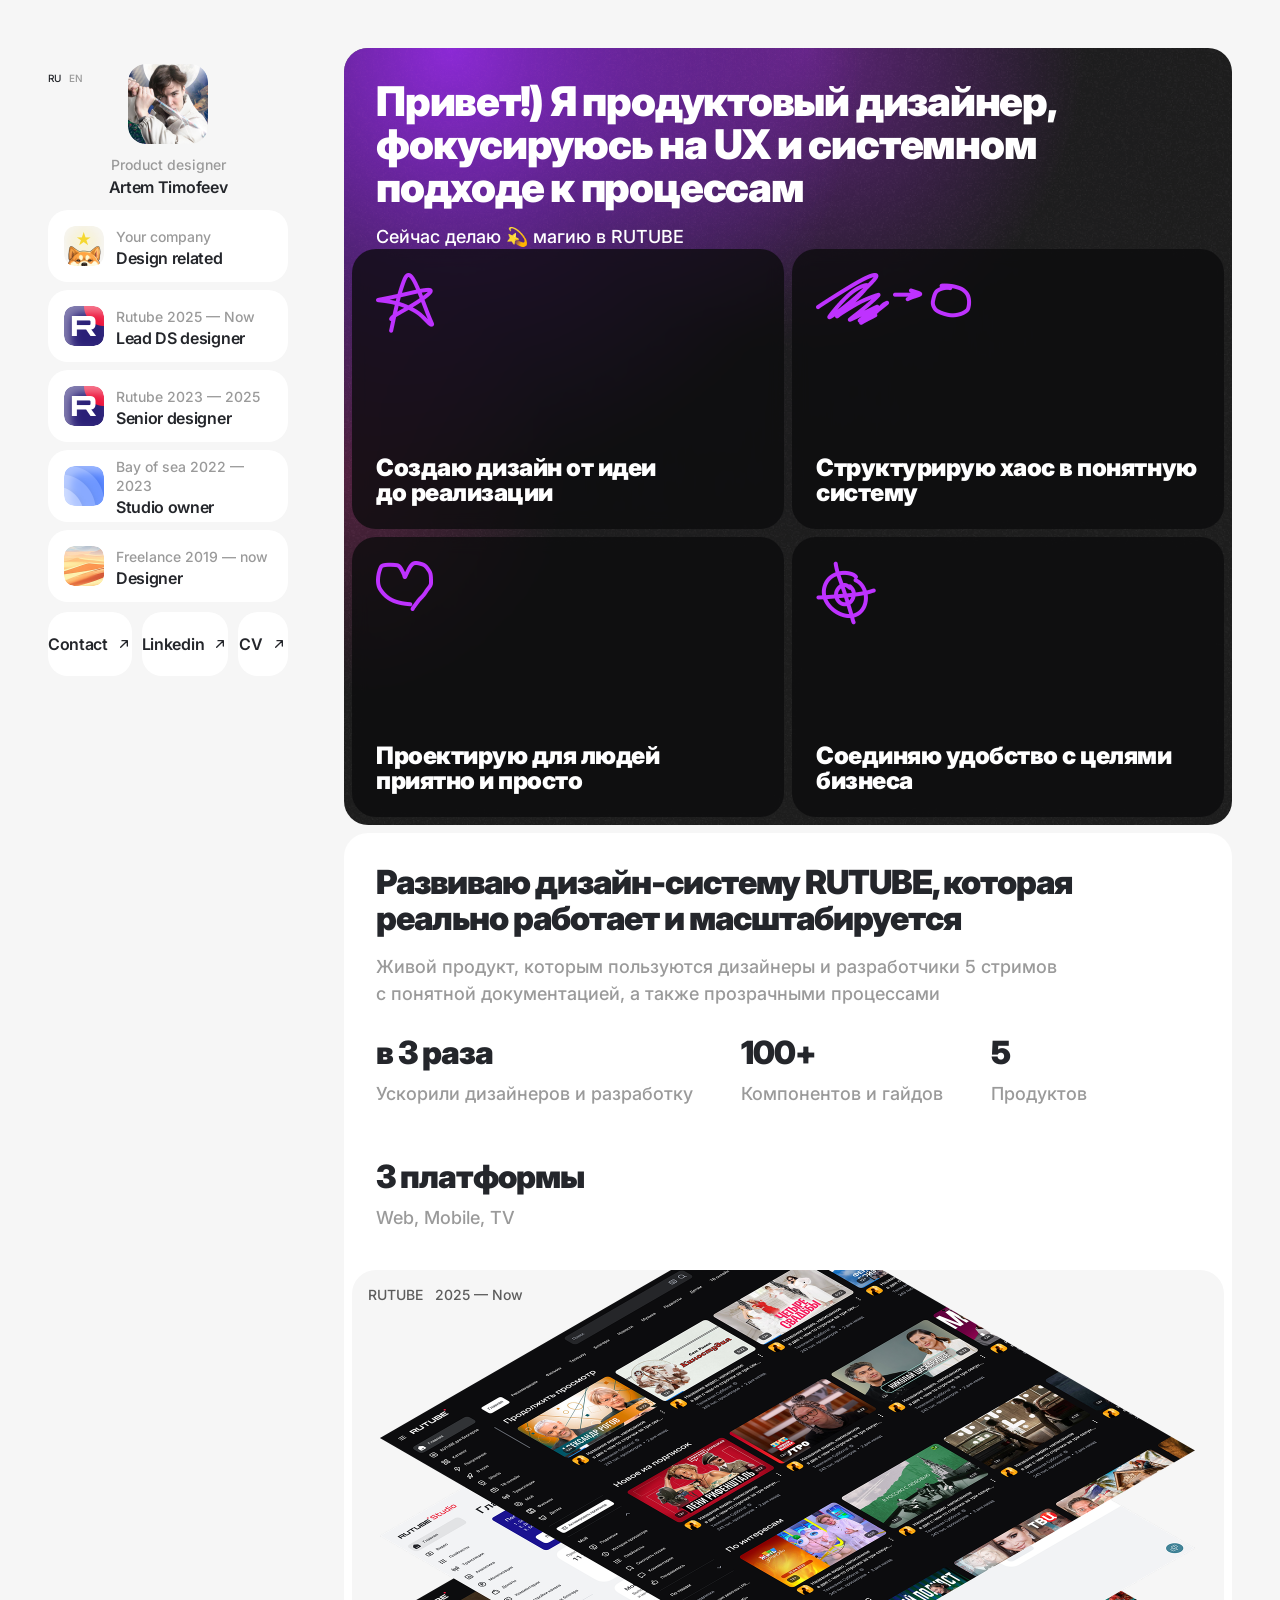
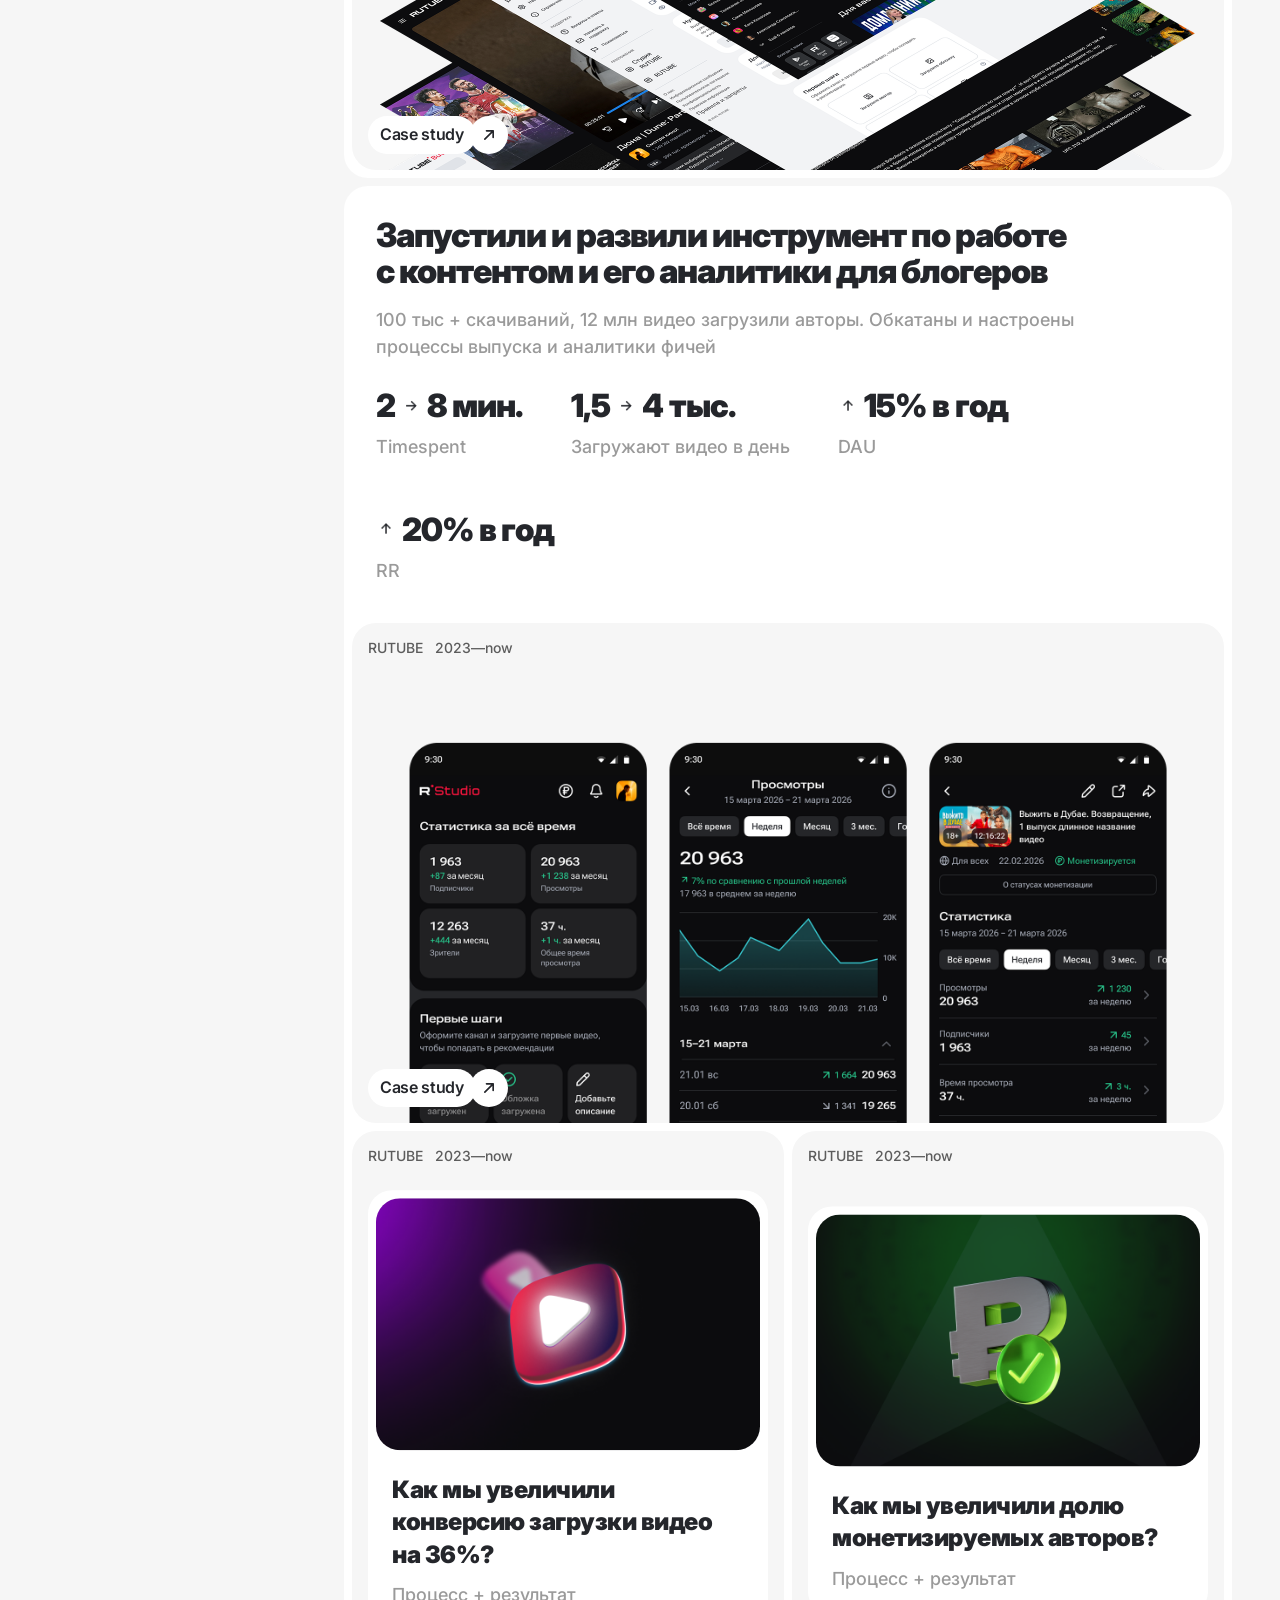
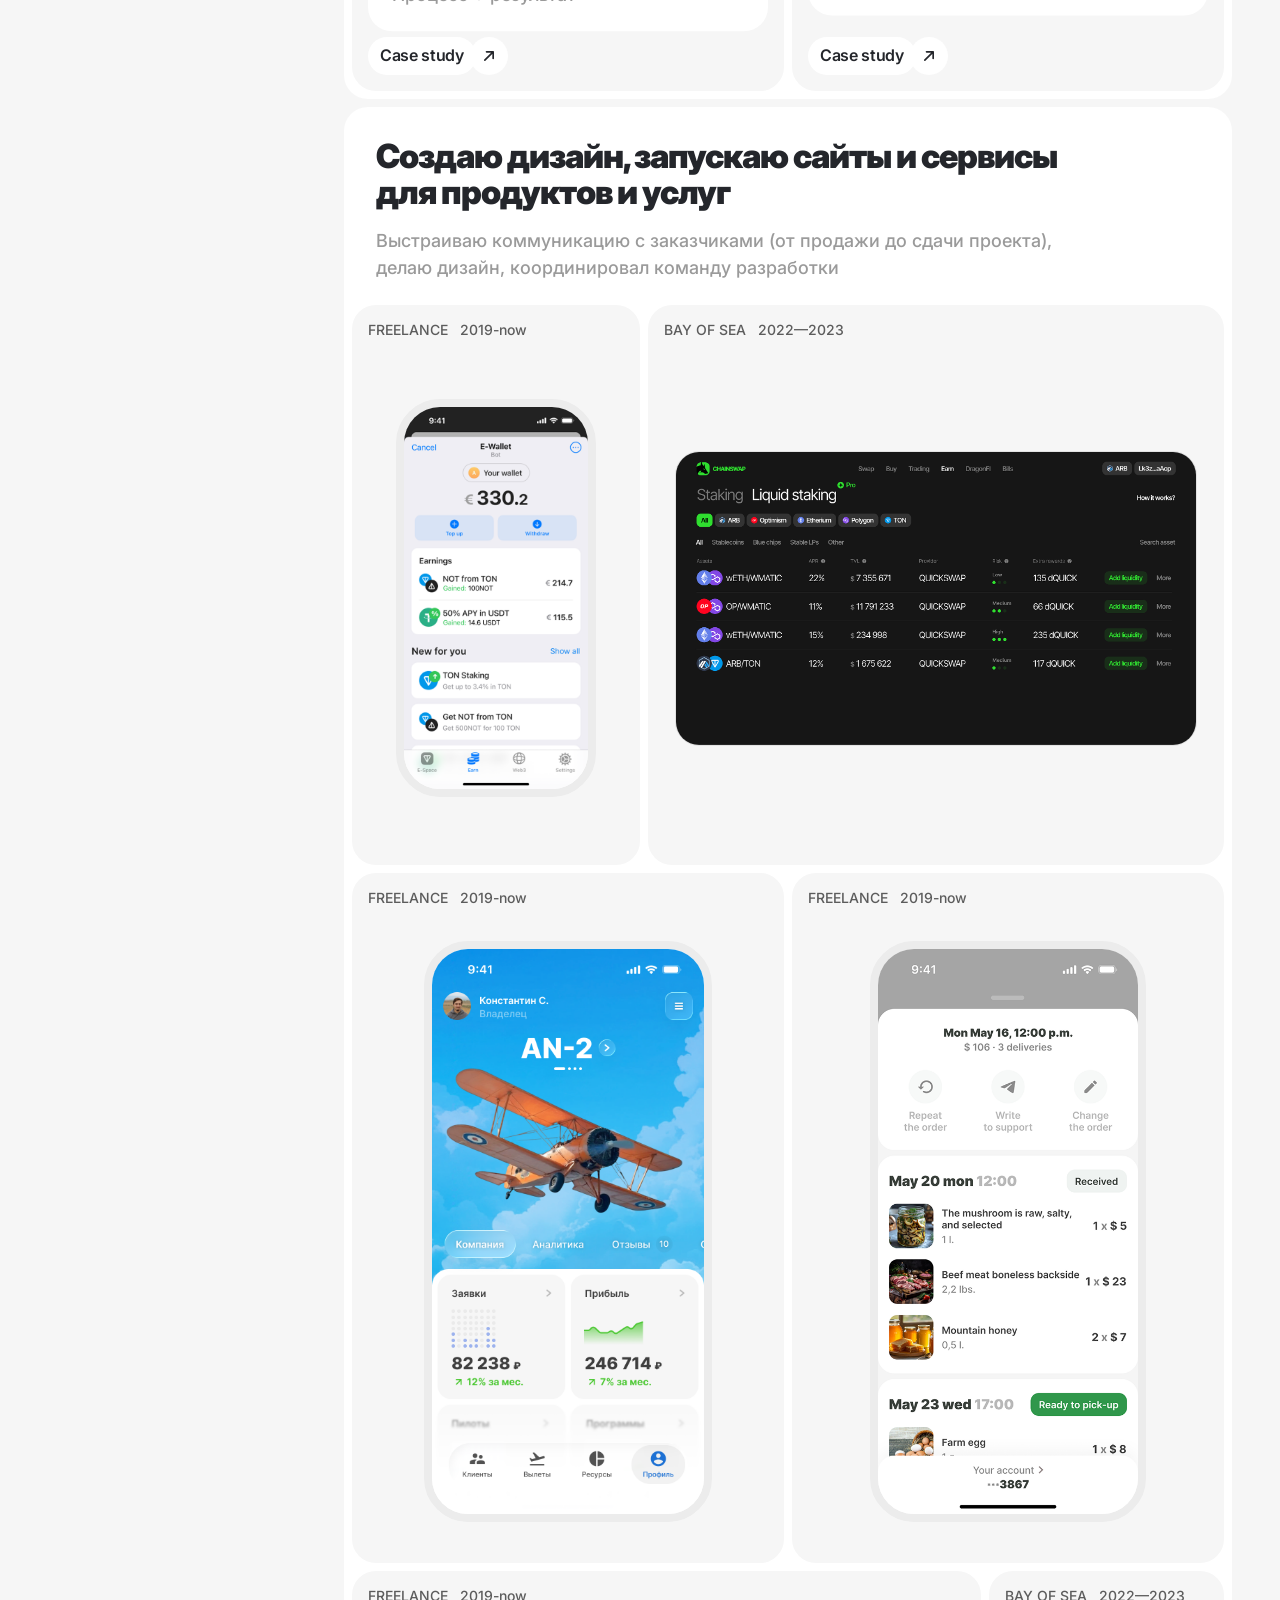
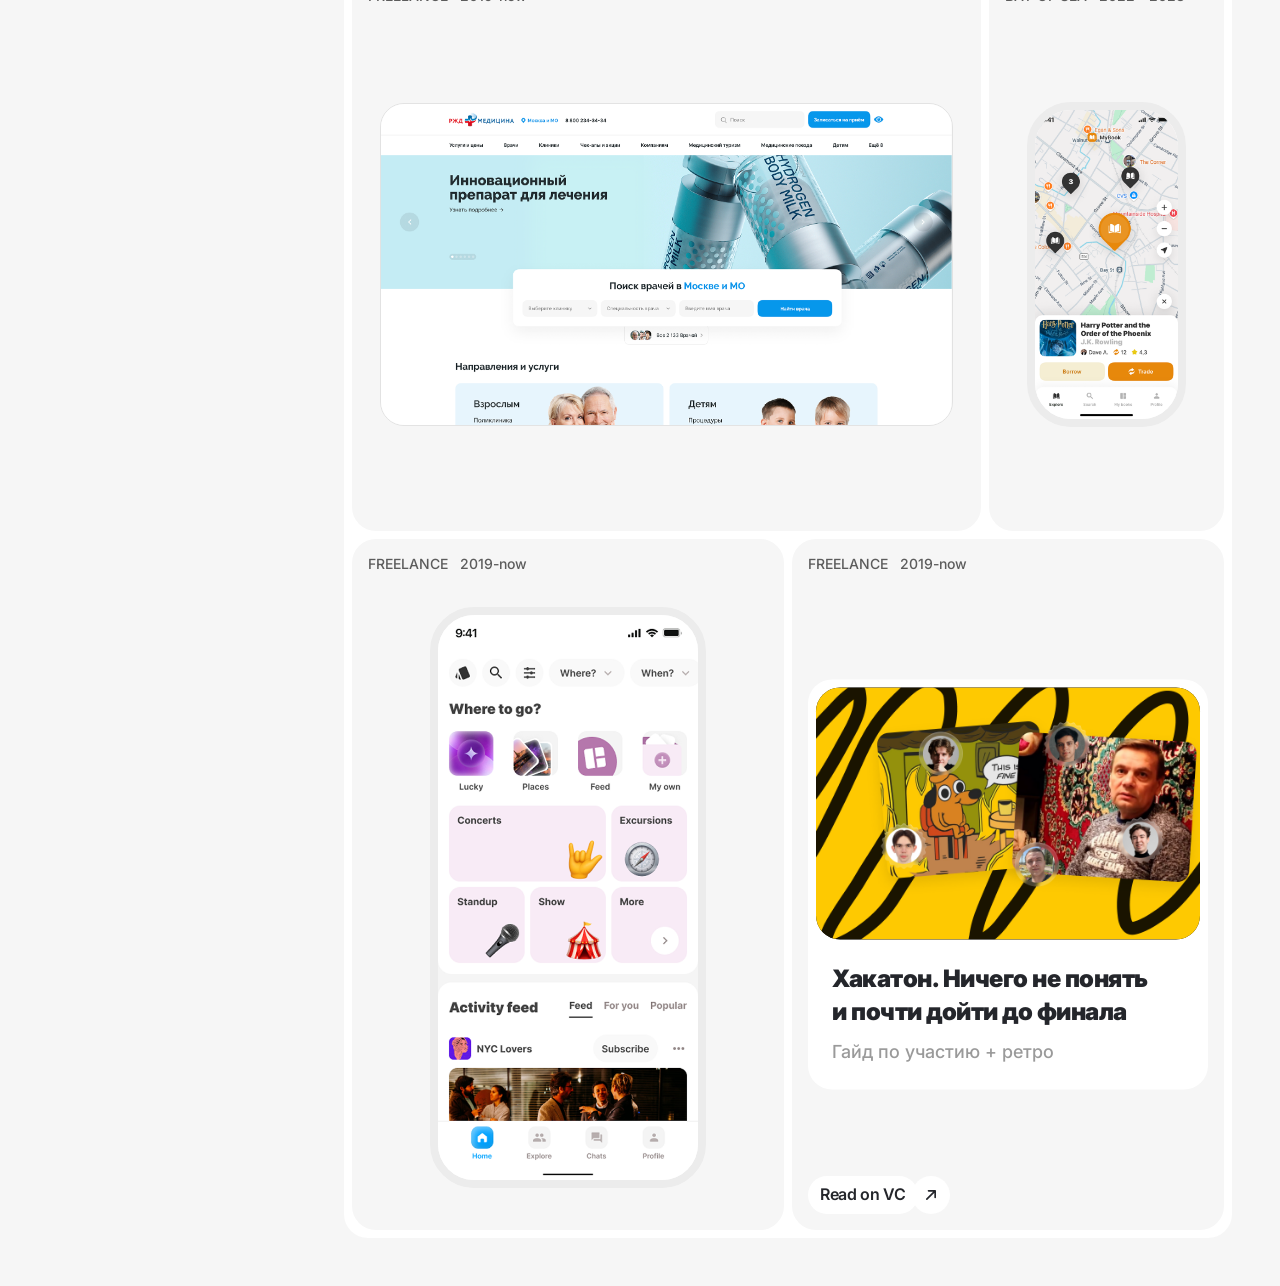
==== commit 6ae06a7f: "Merge remote-tracking branch 'origin/master'" ====
--- a/index.html
+++ b/index.html
@@ -7,7 +7,7 @@
 <link rel="preconnect" href="https://fonts.googleapis.com">
 <link rel="preconnect" href="https://fonts.gstatic.com" crossorigin>
 <link href="https://fonts.googleapis.com/css2?family=Inter:wght@500;600;800;900&display=swap" rel="stylesheet">
-<link rel="stylesheet" href="styles.css?v=de08505">
+<link rel="stylesheet" href="styles.css?v=fed64cf">
 </head>
 <body>
 
@@ -187,7 +187,7 @@
       </div>
       <div class="showcase fill">
         <div class="eyebrow-row"><span>RUTUBE</span><span>2023—now</span></div>
-        <img class="showcase-img bottom" src="assets/Mobile_studio.png" data-en-src="assets/Mobile studio_eng.png" alt="RUTUBE Studio app">
+        <img class="showcase-img bottom" src="assets/Mobile_studio.png" data-en-src="assets/eng/Mobile studio_eng.png" alt="RUTUBE Studio app">
         <div class="pill-row">
           <a class="btn-pill" href="studio.html">
             <span class="pill">Case study</span>
@@ -202,13 +202,13 @@
           <div class="teaser-card__inner">
             <div class="teaser-card__media"><img src="assets/Video_Thumbnail.png" alt=""></div>
             <div>
-              <h4>Как мы увеличили конверсию загрузки видео на 36%?</h4>
+              <h4>Как мы увеличили конверсию загрузки видео на 36%?</h4>
               <p class="desc" style="margin-top:12px">Процесс + результат</p>
             </div>
           </div>
           <div class="teaser-card__cta">
             <a class="btn-pill" href="video.html">
-              <span class="pill">Читать кейс</span>
+              <span class="pill">Case study</span>
               <span class="pill-icon"><svg width="20" height="20" viewBox="0 0 24 24" fill="none"><path d="M7 17L17 7M17 7H9M17 7V15" stroke="currentColor" stroke-width="2" stroke-linecap="round" stroke-linejoin="round"/></svg></span>
             </a>
           </div>
@@ -218,19 +218,19 @@
           <div class="teaser-card__inner">
             <div class="teaser-card__media"><img src="assets/Monetisation_Thumbnail.png" alt=""></div>
             <div>
-              <h4>Как мы увеличили долю монетизируемых авторов?</h4>
+              <h4>Как мы увеличили долю монетизируемых авторов?</h4>
               <p class="desc" style="margin-top:12px">Процесс + результат</p>
             </div>
           </div>
           <div class="teaser-card__cta">
             <a class="btn-pill" href="monetization.html">
-              <span class="pill">Читать кейс</span>
+              <span class="pill">Case study</span>
               <span class="pill-icon"><svg width="20" height="20" viewBox="0 0 24 24" fill="none"><path d="M7 17L17 7M17 7H9M17 7V15" stroke="currentColor" stroke-width="2" stroke-linecap="round" stroke-linejoin="round"/></svg></span>
             </a>
           </div>
         </div>
       </div>
-</section>
+    </section>
 
     <!-- FREELANCE -->
     <section class="card">
@@ -255,7 +255,7 @@
         <div class="project-row">
           <div class="project-card">
             <div class="project-card__meta"><span>FREELANCE</span><span>2019-now</span></div>
-            <div class="project-card__thumb phone"><img src="assets/Case_airplane.png" data-en-src="assets/Case_airplane_eng.png" alt="Airplane app"></div>
+            <div class="project-card__thumb phone"><img src="assets/Case_airplane.png" data-en-src="assets/eng/Case_airplane_eng.png" alt="Airplane app"></div>
           </div>
           <div class="project-card">
             <div class="project-card__meta"><span>FREELANCE</span><span>2019-now</span></div>
@@ -266,7 +266,7 @@
         <div class="project-row">
           <div class="project-card">
             <div class="project-card__meta"><span>FREELANCE</span><span>2019-now</span></div>
-            <div class="project-card__thumb wide"><img src="assets/Case_site.png" data-en-src="assets/Case_site_eng.png" alt="РЖД Медицина сайт"></div>
+            <div class="project-card__thumb wide"><img src="assets/Case_site.png" data-en-src="assets/eng/Case_site_eng.png" alt="РЖД Медицина сайт"></div>
           </div>
           <div class="project-card" style="flex:0 0 27%">
             <div class="project-card__meta"><span>BAY OF SEA</span><span>2022—2023</span></div>
@@ -302,6 +302,6 @@
   </main>
 </div>
 
-<script src="script.js?v=de08505"></script>
+<script src="script.js?v=fed64cf"></script>
 </body>
 </html>
